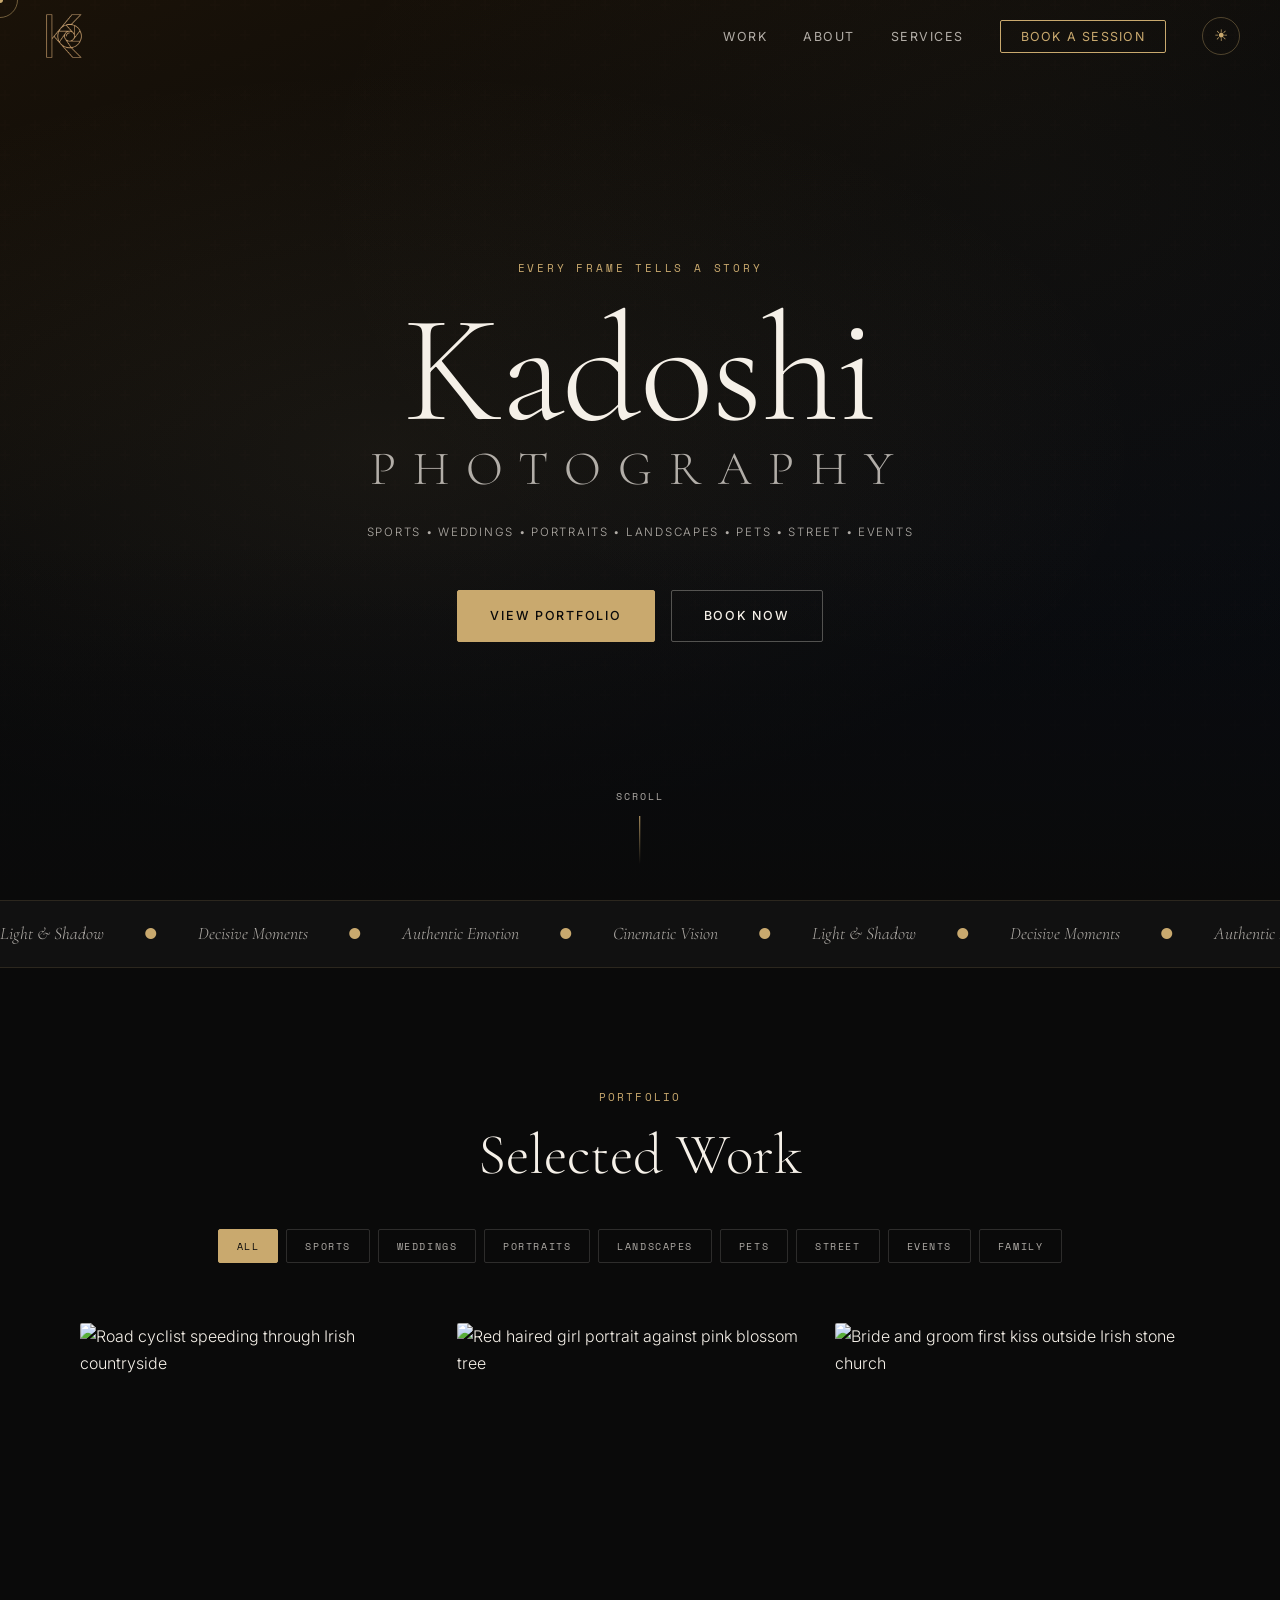
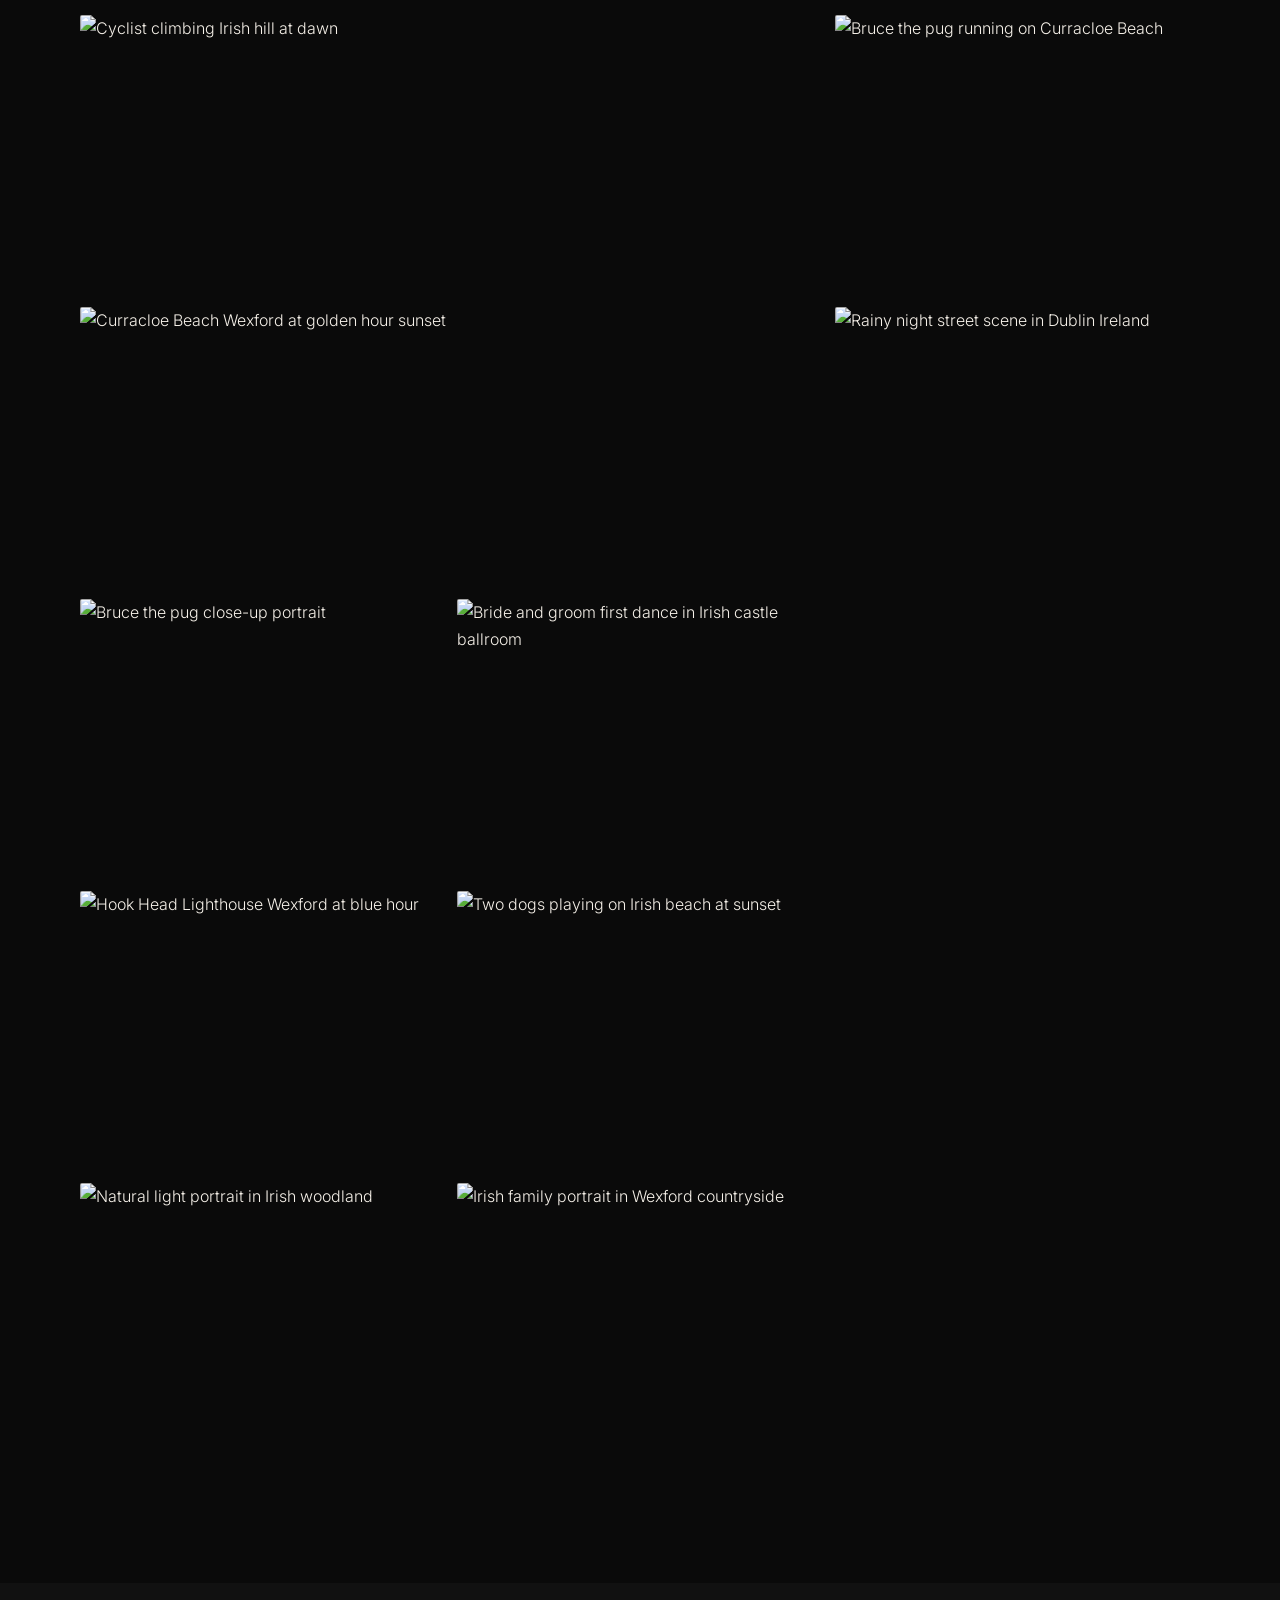
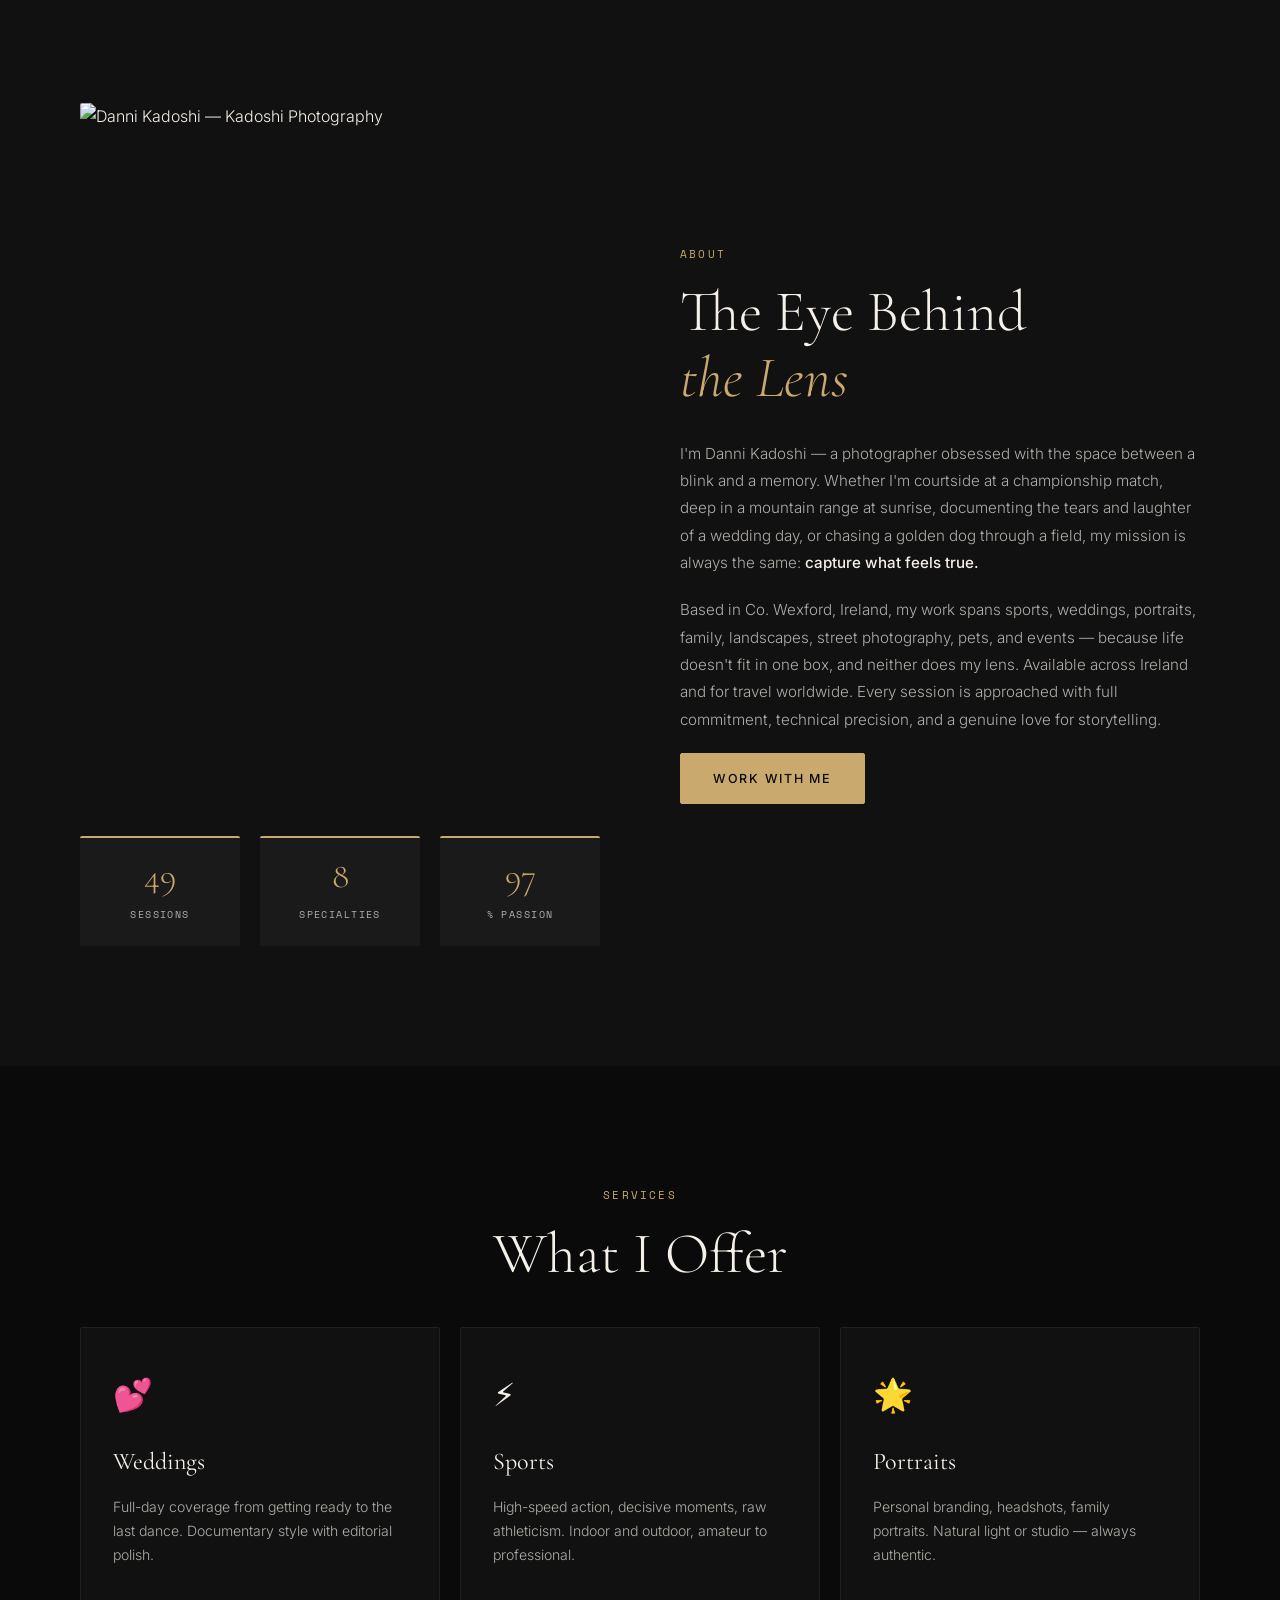
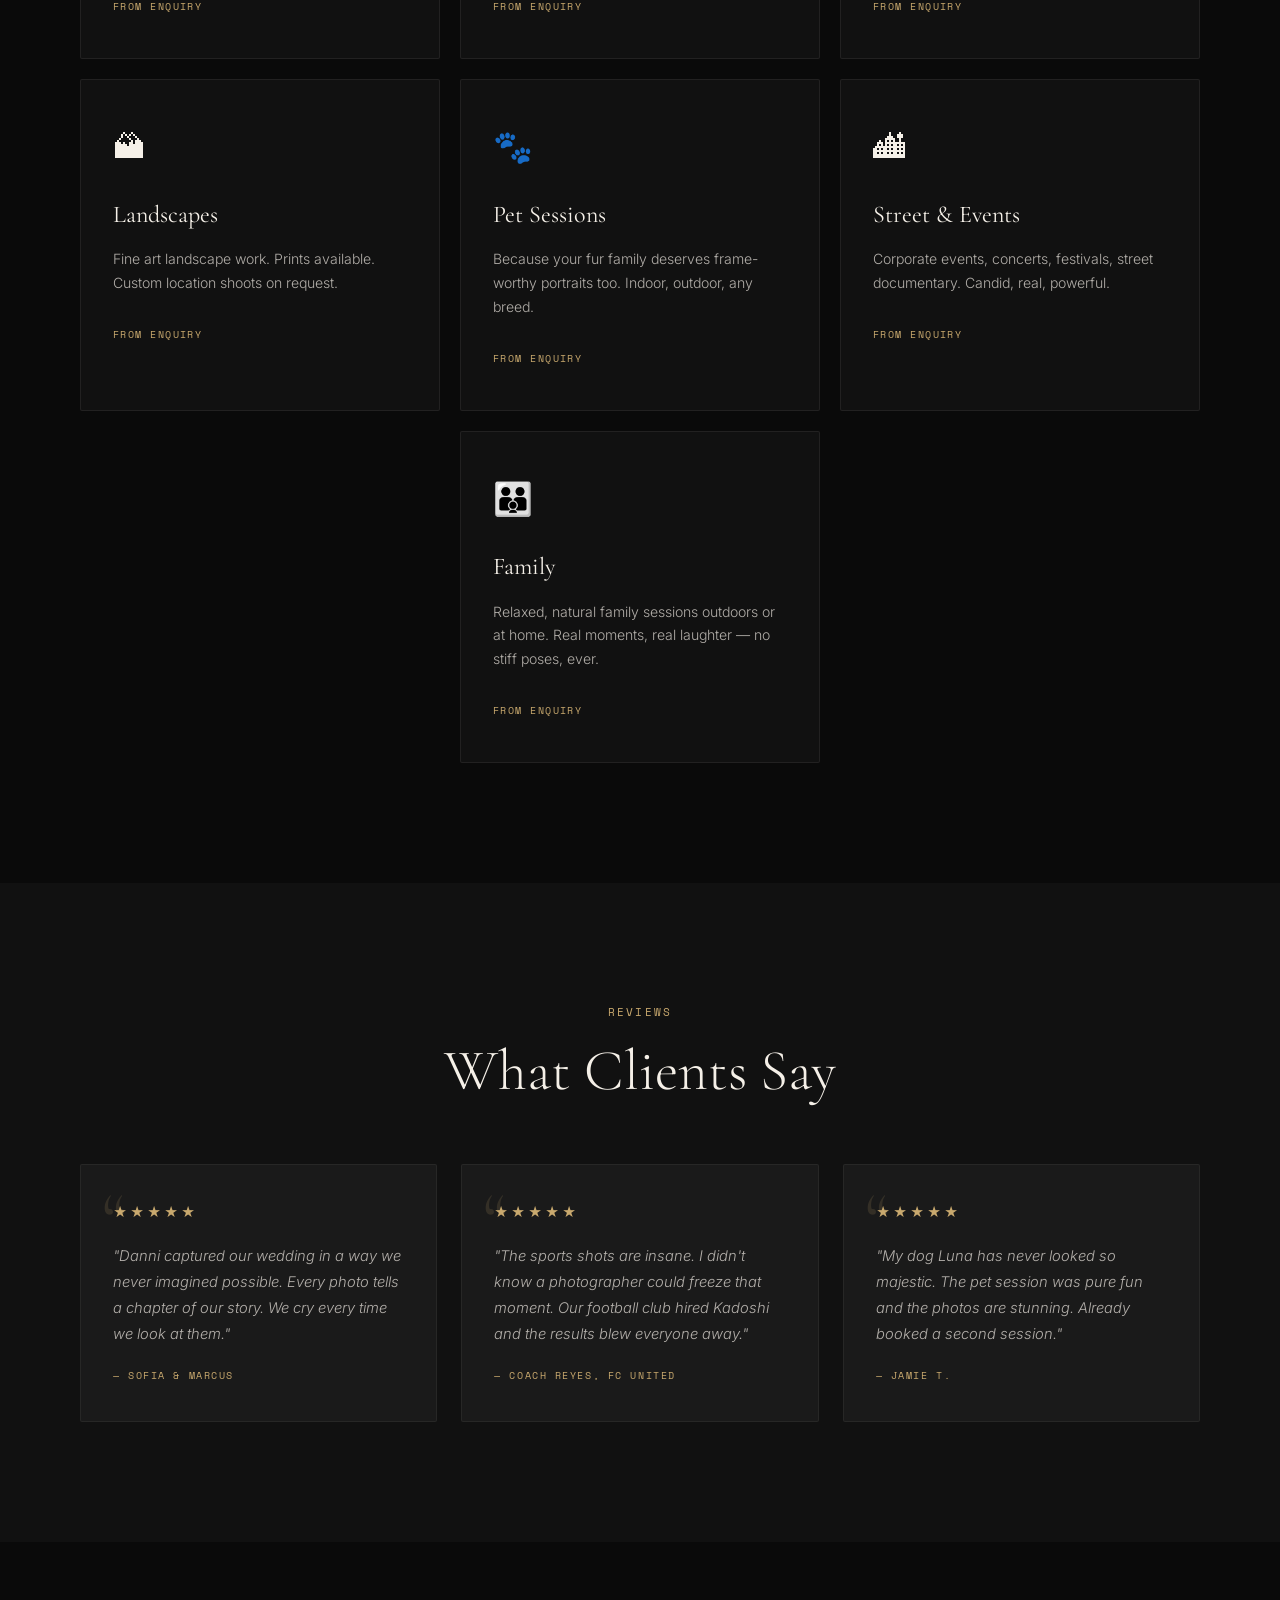
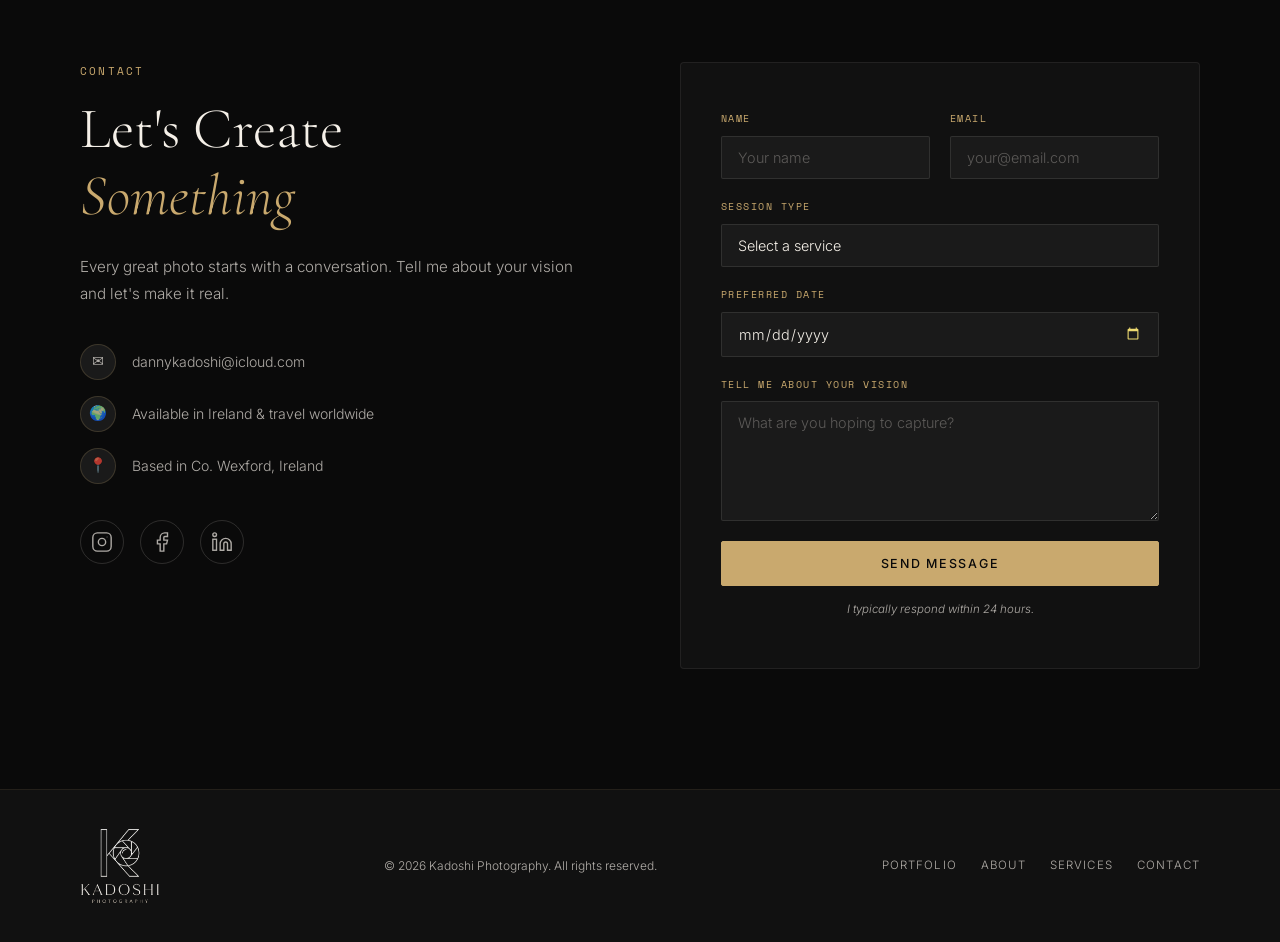
==== index.html @ 39393e9d "Fix: navbar desktop/mobile toggle split, about photo crop, dropdown layout" ====
<!DOCTYPE html>
<html lang="en">
<head>
  <meta charset="UTF-8">
  <meta name="viewport" content="width=device-width, initial-scale=1.0">

  <!-- Google Search Console Verification -->
  <meta name="google-site-verification" content="f2-wGDFIjQHGHke5pAeI6ylV_H3AxrwH1q1TNBXT7Gs">

  <!-- Primary SEO -->
  <title>Kadoshi Photography | Co. Wexford, Ireland</title>
  <meta name="description" content="Kadoshi Photography — professional photographer based in Co. Wexford, Ireland. Specialising in weddings, sports, portraits, landscapes, pets, street and events. Available across Ireland and worldwide.">
  <meta name="keywords" content="photographer Wexford, wedding photographer Ireland, sports photographer Wexford, portrait photographer Ireland, pet photographer Wexford, event photographer Ireland, landscape photography Ireland, Kadoshi Photography, Danni Kadoshi">
  <meta name="author" content="Danni Kadoshi">
  <meta name="robots" content="index, follow">
  <link rel="canonical" href="https://dannykadoshi.github.io/kadoshi-photography/">

  <!-- Geo / Local SEO -->
  <meta name="geo.region" content="IE-WX">
  <meta name="geo.placename" content="County Wexford, Ireland">
  <meta name="geo.position" content="52.3369;-6.4633">
  <meta name="ICBM" content="52.3369, -6.4633">

  <!-- Open Graph (Facebook, LinkedIn, WhatsApp previews) -->
  <meta property="og:type" content="website">
  <meta property="og:site_name" content="Kadoshi Photography">
  <meta property="og:title" content="Kadoshi Photography | Co. Wexford, Ireland">
  <meta property="og:description" content="Professional photographer based in Co. Wexford, Ireland. Weddings, sports, portraits, landscapes, pets, street and events. Available across Ireland and worldwide.">
  <meta property="og:url" content="https://dannykadoshi.github.io/kadoshi-photography/">
  <meta property="og:image" content="https://dannykadoshi.github.io/kadoshi-photography/images/logo-full-gold.png">
  <meta property="og:image:alt" content="Kadoshi Photography logo">
  <meta property="og:locale" content="en_IE">

  <!-- Twitter / X Card -->
  <meta name="twitter:card" content="summary_large_image">
  <meta name="twitter:title" content="Kadoshi Photography | Co. Wexford, Ireland">
  <meta name="twitter:description" content="Professional photographer based in Co. Wexford, Ireland. Weddings, sports, portraits, landscapes, pets, street and events.">
  <meta name="twitter:image" content="https://dannykadoshi.github.io/kadoshi-photography/images/logo-full-gold.png">

  <!-- Structured Data — Local Business + Photography -->
  <script type="application/ld+json">
  {
    "@context": "https://schema.org",
    "@type": "ProfessionalService",
    "name": "Kadoshi Photography",
    "description": "Professional photographer based in Co. Wexford, Ireland. Specialising in weddings, sports, portraits, landscapes, pets, street photography and events.",
    "url": "https://dannykadoshi.github.io/kadoshi-photography/",
    "logo": "https://dannykadoshi.github.io/kadoshi-photography/images/logo-full-gold.png",
    "image": "https://dannykadoshi.github.io/kadoshi-photography/images/logo-full-gold.png",
    "email": "dannykadoshi@icloud.com",
    "address": {
      "@type": "PostalAddress",
      "addressLocality": "County Wexford",
      "addressRegion": "Wexford",
      "addressCountry": "IE"
    },
    "geo": {
      "@type": "GeoCoordinates",
      "latitude": 52.3369,
      "longitude": -6.4633
    },
    "areaServed": [
      { "@type": "Country", "name": "Ireland" },
      { "@type": "AdministrativeArea", "name": "County Wexford" }
    ],
    "hasOfferCatalog": {
      "@type": "OfferCatalog",
      "name": "Photography Services",
      "itemListElement": [
        { "@type": "Offer", "itemOffered": { "@type": "Service", "name": "Wedding Photography" } },
        { "@type": "Offer", "itemOffered": { "@type": "Service", "name": "Sports Photography" } },
        { "@type": "Offer", "itemOffered": { "@type": "Service", "name": "Portrait Photography" } },
        { "@type": "Offer", "itemOffered": { "@type": "Service", "name": "Landscape Photography" } },
        { "@type": "Offer", "itemOffered": { "@type": "Service", "name": "Pet Photography" } },
        { "@type": "Offer", "itemOffered": { "@type": "Service", "name": "Street Photography" } },
        { "@type": "Offer", "itemOffered": { "@type": "Service", "name": "Event Photography" } }
      ]
    },
    "founder": {
      "@type": "Person",
      "name": "Danni Kadoshi"
    },
    "sameAs": []
  }
  </script>

  <!-- Fonts & Styles -->
  <link rel="preconnect" href="https://fonts.googleapis.com">
  <link rel="preconnect" href="https://fonts.gstatic.com" crossorigin>
  <link href="https://fonts.googleapis.com/css2?family=Cormorant+Garamond:ital,wght@0,300;0,400;0,600;1,300;1,400&family=Inter:wght@300;400;500&family=Space+Mono:wght@400;700&display=swap" rel="stylesheet">
  <link rel="stylesheet" href="css/style.css">
  <link rel="icon" type="image/png" href="images/logo-k-gold.png">
  <link rel="apple-touch-icon" href="images/logo-k-gold.png">
</head>
<body>

  <!-- Custom Cursor -->
  <div class="cursor-dot" id="cursorDot"></div>
  <div class="cursor-ring" id="cursorRing"></div>

  <!-- Navigation -->
  <nav class="nav" id="nav">
    <a href="#hero" class="nav-logo">
      <img src="images/logo-k-gold.png" alt="Kadoshi Photography" class="nav-logo-img nav-logo-img--gold">
      <img src="images/logo-k-white.png" alt="Kadoshi Photography" class="nav-logo-img nav-logo-img--white">
    </a>
    <ul class="nav-links" id="navLinks">
      <li><a href="#work" class="nav-link">Work</a></li>
      <li><a href="#about" class="nav-link">About</a></li>
      <li><a href="#services" class="nav-link">Services</a></li>
      <li><a href="#contact" class="nav-link nav-link--cta">Book a Session</a></li>
      <li class="nav-toggle-desktop">
        <button class="theme-toggle" id="themeToggle" aria-label="Toggle light/dark theme" title="Toggle theme">
          <span class="theme-toggle-icon theme-toggle-icon--dark">☀</span>
          <span class="theme-toggle-icon theme-toggle-icon--light">☽</span>
        </button>
      </li>
    </ul>
    <!-- Mobile only: theme toggle + hamburger always visible -->
    <div class="nav-mobile-right">
      <button class="theme-toggle theme-toggle--mobile" id="themeToggleMobile" aria-label="Toggle theme">
        <span class="theme-toggle-icon theme-toggle-icon--dark">☀</span>
        <span class="theme-toggle-icon theme-toggle-icon--light">☽</span>
      </button>
      <button class="nav-toggle" id="navToggle" aria-label="Toggle menu">
        <span></span><span></span><span></span>
      </button>
    </div>
  </nav>

  <!-- Hero -->
  <section class="hero" id="hero">
    <div class="hero-bg">
      <div class="hero-overlay"></div>
      <div class="hero-gradient"></div>
    </div>
    <div class="hero-content">
      <p class="hero-tagline reveal-up" data-delay="200">Every frame tells a story</p>
      <h1 class="hero-title">
        <span class="reveal-up" data-delay="400">Kadoshi</span>
        <span class="reveal-up hero-title--thin" data-delay="600">Photography</span>
      </h1>
      <p class="hero-sub reveal-up" data-delay="800">
        Sports &bull; Weddings &bull; Portraits &bull; Landscapes &bull; Pets &bull; Street &bull; Events
      </p>
      <div class="hero-actions reveal-up" data-delay="1000">
        <a href="#work" class="btn btn--gold">View Portfolio</a>
        <a href="#contact" class="btn btn--ghost">Book Now</a>
      </div>
    </div>
    <div class="hero-scroll">
      <span>Scroll</span>
      <div class="hero-scroll-line"></div>
    </div>
  </section>

  <!-- Philosophy Strip -->
  <section class="philosophy">
    <div class="philosophy-track">
      <span>Light &amp; Shadow</span>
      <span class="dot">&#9679;</span>
      <span>Decisive Moments</span>
      <span class="dot">&#9679;</span>
      <span>Authentic Emotion</span>
      <span class="dot">&#9679;</span>
      <span>Cinematic Vision</span>
      <span class="dot">&#9679;</span>
      <span>Light &amp; Shadow</span>
      <span class="dot">&#9679;</span>
      <span>Decisive Moments</span>
      <span class="dot">&#9679;</span>
      <span>Authentic Emotion</span>
      <span class="dot">&#9679;</span>
      <span>Cinematic Vision</span>
      <span class="dot">&#9679;</span>
    </div>
  </section>

  <!-- Portfolio -->
  <section class="work" id="work">
    <div class="container">
      <div class="section-header">
        <p class="section-label reveal-up">Portfolio</p>
        <h2 class="section-title reveal-up">Selected Work</h2>
      </div>

      <!-- Filter Tabs -->
      <div class="filter-tabs reveal-up">
        <button class="filter-btn active" data-filter="all">All</button>
        <button class="filter-btn" data-filter="sports">Sports</button>
        <button class="filter-btn" data-filter="weddings">Weddings</button>
        <button class="filter-btn" data-filter="portraits">Portraits</button>
        <button class="filter-btn" data-filter="landscapes">Landscapes</button>
        <button class="filter-btn" data-filter="pets">Pets</button>
        <button class="filter-btn" data-filter="street">Street</button>
        <button class="filter-btn" data-filter="events">Events</button>
        <button class="filter-btn" data-filter="family">Family</button>
      </div>

      <!-- Gallery Grid -->
      <div class="gallery-grid" id="galleryGrid">

        <!-- Sports -->
        <div class="gallery-item reveal-item" data-category="sports" data-index="0"
          data-story="There's a split second between effort and flight — where the road disappears and only momentum exists. I chased this cyclist down a narrow Wexford lane for three kilometres waiting for the hedgerows to frame him perfectly. One shot. This was it.">
          <img src="images/sport-cycling-motion.png" alt="Road cyclist speeding through Irish countryside" style="object-position: center center;">
          <div class="gallery-overlay">
            <p class="gallery-cat">Sports</p>
            <h3 class="gallery-name">In Motion</h3>
          </div>
        </div>

        <div class="gallery-item reveal-item tall" data-category="portraits" data-index="1"
          data-story="She arrived nervous. By the third frame she forgot I was there. Portrait photography isn't about the camera — it's about the silence between words, the trust built in a few quiet minutes. This is what it looks like when someone finally lets you see them.">
          <img src="images/portrait-blossom-girl.png" alt="Red haired girl portrait against pink blossom tree" style="object-position: center top;">
          <div class="gallery-overlay">
            <p class="gallery-cat">Portraits</p>
            <h3 class="gallery-name">In Bloom</h3>
          </div>
        </div>

        <!-- Wedding -->
        <div class="gallery-item reveal-item" data-category="weddings" data-index="2"
          data-story="They had waited fourteen months for this day. When Father O'Brien finally said 'you may kiss the bride', the crowd erupted and confetti filled the October air. She laughed into his lips. I pressed the shutter. Some frames find you.">
          <img src="images/wedding-church-kiss.png" alt="Bride and groom first kiss outside Irish stone church">
          <div class="gallery-overlay">
            <p class="gallery-cat">Weddings</p>
            <h3 class="gallery-name">Forever Begins</h3>
          </div>
        </div>

        <!-- Landscape -->
        <div class="gallery-item reveal-item wide" data-category="landscapes" data-index="3"
          data-story="Curracloe Beach, Co. Wexford. 8:47pm in late August. I had been here four evenings in a row hoping for this light. The lone figure appeared from nowhere — a stranger walking his dog — and stepped into the frame at exactly the right moment. Some photographs are made. Others are given.">
          <img src="images/landscape-curracloe-golden.png" alt="Curracloe Beach Wexford at golden hour sunset">
          <div class="gallery-overlay">
            <p class="gallery-cat">Landscapes</p>
            <h3 class="gallery-name">Golden Hour</h3>
          </div>
        </div>

        <!-- Sports 2 -->
        <div class="gallery-item reveal-item" data-category="sports" data-index="4"
          data-story="6:12am. The valley below was still sleeping under morning mist. He had been climbing for forty minutes. No music, no distraction — just the rhythmic grind of the chain and the burn in his legs. This is what dedication looks like before the world wakes up.">
          <img src="images/sport-cycling-athlete.png" alt="Cyclist climbing Irish hill at dawn" style="object-position: center center;">
          <div class="gallery-overlay">
            <p class="gallery-cat">Sports</p>
            <h3 class="gallery-name">The Athlete</h3>
          </div>
        </div>

        <!-- Pets -->
        <div class="gallery-item reveal-item" data-category="pets" data-index="5"
          data-story="This is Bruce — my pug, my shadow, my most demanding client. He hit the sand at full speed and never looked back. There's something about Bruce on a beach — pure, unfiltered happiness with absolutely no agenda. This shot took forty attempts. He didn't care. Worth every single one.">
          <img src="images/pet-dog-beach.png" alt="Bruce the pug running on Curracloe Beach">
          <div class="gallery-overlay">
            <p class="gallery-cat">Pets</p>
            <h3 class="gallery-name">Best Friends</h3>
          </div>
        </div>

        <!-- Street -->
        <div class="gallery-item reveal-item tall" data-category="street" data-index="6"
          data-story="Dublin on a Tuesday in November. Everyone else had an umbrella and somewhere to be. I had a camera and no particular plan. Street photography is the art of being invisible in plain sight — of finding the extraordinary frame inside the ordinary evening.">
          <img src="images/street-dublin-rain.png" alt="Rainy night street scene in Dublin Ireland">
          <div class="gallery-overlay">
            <p class="gallery-cat">Street</p>
            <h3 class="gallery-name">City Pulse</h3>
          </div>
        </div>

        <!-- Pets - Bruce -->
        <div class="gallery-item reveal-item" data-category="pets" data-index="7"
          data-story="Meet Bruce. My pug, my shadow, my harshest critic. He showed up to this session with zero interest in posing and maximum interest in sniffing everything within a three-metre radius. But the moment that golden light caught his eyes — he looked straight at the lens like he owned it. He did.">
          <img src="images/pet-bruce-portrait.jpg" alt="Bruce the pug close-up portrait">
          <div class="gallery-overlay">
            <p class="gallery-cat">Pets</p>
            <h3 class="gallery-name">Bruce</h3>
          </div>
        </div>

        <!-- Wedding 2 -->
        <div class="gallery-item reveal-item" data-category="weddings" data-index="8"
          data-story="The band played their song — the one from their first holiday together. She pulled him close and whispered something in his ear. He smiled the way people only smile when they think nobody is watching. I was watching. That's my job. That's the privilege.">
          <img src="images/wedding-castle-dance.png" alt="Bride and groom first dance in Irish castle ballroom">
          <div class="gallery-overlay">
            <p class="gallery-cat">Weddings</p>
            <h3 class="gallery-name">First Dance</h3>
          </div>
        </div>

        <!-- Landscape 2 -->
        <div class="gallery-item reveal-item" data-category="landscapes" data-index="9"
          data-story="Hook Head Lighthouse — the oldest operational lighthouse in the world. I arrived two hours before dusk and waited. As the blue hour settled over the Atlantic, the beam swept across a sea that had guided sailors home for over eight hundred years. Ireland carries its history in its light.">
          <img src="images/landscape-hook-head.png" alt="Hook Head Lighthouse Wexford at blue hour">
          <div class="gallery-overlay">
            <p class="gallery-cat">Landscapes</p>
            <h3 class="gallery-name">Blue Hour</h3>
          </div>
        </div>

        <!-- Pets 2 -->
        <div class="gallery-item reveal-item wide" data-category="pets" data-index="10"
          data-story="Bruce and his best mate, reunited for a sunset session at Curracloe. Bruce — my pug — runs like he owns every beach in Wexford. Within seconds they were chasing waves like the ocean was personally put there for them. Animals understand something about joy that we've largely forgotten.">
          <img src="images/pet-dogs-sunset.png" alt="Two dogs playing on Irish beach at sunset">
          <div class="gallery-overlay">
            <p class="gallery-cat">Pets</p>
            <h3 class="gallery-name">Pure Joy</h3>
          </div>
        </div>

        <!-- Portrait 2 -->
        <div class="gallery-item reveal-item" data-category="portraits" data-index="11"
          data-story="No studio. No artificial light. Just an autumn woodland in Wexford, a willing subject, and whatever the sky decided to give us that afternoon. The best portraits are never forced — they're discovered in the quiet space between directions.">
          <img src="images/portrait-woodland-light.png" alt="Natural light portrait in Irish woodland" style="object-position: center top;">
          <div class="gallery-overlay">
            <p class="gallery-cat">Portraits</p>
            <h3 class="gallery-name">Natural Light</h3>
          </div>
        </div>

        <!-- Family -->
        <div class="gallery-item reveal-item wide" data-category="family" data-index="12"
          data-story="They'd been trying to get a family photo for two years. Every attempt — someone blinked, someone cried, the dog escaped. This time I told them to forget about the camera and just talk to each other. Twenty seconds later, this happened. That's the magic of not trying too hard.">
          <img src="images/portrait-family-outdoor.png" alt="Irish family portrait in Wexford countryside">
          <div class="gallery-overlay">
            <p class="gallery-cat">Family</p>
            <h3 class="gallery-name">Together</h3>
          </div>
        </div>

      </div>
    </div>
  </section>

  <!-- About -->
  <section class="about" id="about">
    <div class="container about-grid">
      <div class="about-visual reveal-left">
        <div class="about-photo-wrap">
          <img src="images/about-danni.png" alt="Danni Kadoshi — Kadoshi Photography" class="about-photo-img">
          <div class="about-accent-line"></div>
        </div>
        <div class="about-stats">
          <div class="stat">
            <span class="stat-num" data-target="50">0</span>
            <span class="stat-label">Sessions</span>
          </div>
          <div class="stat">
            <span class="stat-num" data-target="8">0</span>
            <span class="stat-label">Specialties</span>
          </div>
          <div class="stat">
            <span class="stat-num" data-target="100">0</span>
            <span class="stat-label">% Passion</span>
          </div>
        </div>
      </div>
      <div class="about-content reveal-right">
        <p class="section-label">About</p>
        <h2 class="section-title">The Eye Behind<br><em>the Lens</em></h2>
        <p class="about-text">
          I'm Danni Kadoshi — a photographer obsessed with the space between a blink and a memory.
          Whether I'm courtside at a championship match, deep in a mountain range at sunrise,
          documenting the tears and laughter of a wedding day, or chasing a golden dog through a field,
          my mission is always the same: <strong>capture what feels true.</strong>
        </p>
        <p class="about-text">
          Based in Co. Wexford, Ireland, my work spans sports, weddings, portraits, family,
          landscapes, street photography, pets, and events — because life doesn't fit in one box,
          and neither does my lens. Available across Ireland and for travel worldwide. Every session
          is approached with full commitment, technical precision, and a genuine love for storytelling.
        </p>
        <a href="#contact" class="btn btn--gold">Work With Me</a>
      </div>
    </div>
  </section>

  <!-- Services -->
  <section class="services" id="services">
    <div class="container">
      <div class="section-header">
        <p class="section-label reveal-up">Services</p>
        <h2 class="section-title reveal-up">What I Offer</h2>
      </div>
      <div class="services-grid">

        <div class="service-card reveal-item">
          <div class="service-icon">&#128149;</div>
          <h3>Weddings</h3>
          <p>Full-day coverage from getting ready to the last dance. Documentary style with editorial polish.</p>
          <span class="service-tag">From enquiry</span>
        </div>

        <div class="service-card reveal-item">
          <div class="service-icon">&#9889;</div>
          <h3>Sports</h3>
          <p>High-speed action, decisive moments, raw athleticism. Indoor and outdoor, amateur to professional.</p>
          <span class="service-tag">From enquiry</span>
        </div>

        <div class="service-card reveal-item">
          <div class="service-icon">&#127775;</div>
          <h3>Portraits</h3>
          <p>Personal branding, headshots, family portraits. Natural light or studio — always authentic.</p>
          <span class="service-tag">From enquiry</span>
        </div>

        <div class="service-card reveal-item">
          <div class="service-icon">&#127956;</div>
          <h3>Landscapes</h3>
          <p>Fine art landscape work. Prints available. Custom location shoots on request.</p>
          <span class="service-tag">From enquiry</span>
        </div>

        <div class="service-card reveal-item">
          <div class="service-icon">&#128062;</div>
          <h3>Pet Sessions</h3>
          <p>Because your fur family deserves frame-worthy portraits too. Indoor, outdoor, any breed.</p>
          <span class="service-tag">From enquiry</span>
        </div>

        <div class="service-card reveal-item">
          <div class="service-icon">&#127961;</div>
          <h3>Street &amp; Events</h3>
          <p>Corporate events, concerts, festivals, street documentary. Candid, real, powerful.</p>
          <span class="service-tag">From enquiry</span>
        </div>

        <div class="service-card reveal-item">
          <div class="service-icon">&#128106;</div>
          <h3>Family</h3>
          <p>Relaxed, natural family sessions outdoors or at home. Real moments, real laughter — no stiff poses, ever.</p>
          <span class="service-tag">From enquiry</span>
        </div>

      </div>
    </div>
  </section>

  <!-- Testimonials -->
  <section class="testimonials">
    <div class="container">
      <p class="section-label reveal-up">Reviews</p>
      <h2 class="section-title reveal-up">What Clients Say</h2>
      <div class="testimonial-grid">

        <div class="testimonial-card reveal-item">
          <div class="stars">&#9733;&#9733;&#9733;&#9733;&#9733;</div>
          <p class="testimonial-text">"Danni captured our wedding in a way we never imagined possible. Every photo tells a chapter of our story. We cry every time we look at them."</p>
          <p class="testimonial-author">— Sofia &amp; Marcus</p>
        </div>

        <div class="testimonial-card reveal-item">
          <div class="stars">&#9733;&#9733;&#9733;&#9733;&#9733;</div>
          <p class="testimonial-text">"The sports shots are insane. I didn't know a photographer could freeze that moment. Our football club hired Kadoshi and the results blew everyone away."</p>
          <p class="testimonial-author">— Coach Reyes, FC United</p>
        </div>

        <div class="testimonial-card reveal-item">
          <div class="stars">&#9733;&#9733;&#9733;&#9733;&#9733;</div>
          <p class="testimonial-text">"My dog Luna has never looked so majestic. The pet session was pure fun and the photos are stunning. Already booked a second session."</p>
          <p class="testimonial-author">— Jamie T.</p>
        </div>

      </div>
    </div>
  </section>

  <!-- Contact -->
  <section class="contact" id="contact">
    <div class="container contact-grid">
      <div class="contact-info reveal-left">
        <p class="section-label">Contact</p>
        <h2 class="section-title">Let's Create<br><em>Something</em></h2>
        <p class="contact-text">Every great photo starts with a conversation. Tell me about your vision and let's make it real.</p>
        <div class="contact-details">
          <div class="contact-detail">
            <span class="contact-icon">&#9993;</span>
            <span>dannykadoshi@icloud.com</span>
          </div>
          <div class="contact-detail">
            <span class="contact-icon">&#127757;</span>
            <span>Available in Ireland &amp; travel worldwide</span>
          </div>
          <div class="contact-detail">
            <span class="contact-icon">&#128205;</span>
            <span>Based in Co. Wexford, Ireland</span>
          </div>
        </div>
        <div class="social-links">
          <a href="#" class="social-link" aria-label="Instagram">
            <svg viewBox="0 0 24 24" fill="none" stroke="currentColor" stroke-width="1.5" width="22" height="22"><rect x="2" y="2" width="20" height="20" rx="5"/><circle cx="12" cy="12" r="4"/><circle cx="17.5" cy="6.5" r="0.5" fill="currentColor" stroke="none"/></svg>
          </a>
          <a href="#" class="social-link" aria-label="Facebook">
            <svg viewBox="0 0 24 24" fill="none" stroke="currentColor" stroke-width="1.5" width="22" height="22"><path d="M18 2h-3a5 5 0 0 0-5 5v3H7v4h3v8h4v-8h3l1-4h-4V7a1 1 0 0 1 1-1h3z"/></svg>
          </a>
          <a href="#" class="social-link" aria-label="LinkedIn">
            <svg viewBox="0 0 24 24" fill="none" stroke="currentColor" stroke-width="1.5" width="22" height="22"><path d="M16 8a6 6 0 0 1 6 6v7h-4v-7a2 2 0 0 0-2-2 2 2 0 0 0-2 2v7h-4v-7a6 6 0 0 1 6-6z"/><rect x="2" y="9" width="4" height="12"/><circle cx="4" cy="4" r="2"/></svg>
          </a>
        </div>
      </div>

      <!-- Formspree: replace YOUR_FORM_ID with the ID from formspree.io/new -->
      <form class="contact-form reveal-right" id="contactForm" action="https://formspree.io/f/xbdqyorw" method="POST">
        <div class="form-row">
          <div class="form-group">
            <label for="name">Name</label>
            <input type="text" id="name" name="name" placeholder="Your name" required>
          </div>
          <div class="form-group">
            <label for="email">Email</label>
            <input type="email" id="email" name="email" placeholder="your@email.com" required>
          </div>
        </div>
        <div class="form-group">
          <label for="session">Session Type</label>
          <select id="session" name="session">
            <option value="">Select a service</option>
            <option value="wedding">Wedding</option>
            <option value="sports">Sports</option>
            <option value="portrait">Portrait</option>
            <option value="landscape">Landscape</option>
            <option value="pets">Pet Session</option>
            <option value="street">Street / Events</option>
            <option value="other">Other / Not Sure</option>
          </select>
        </div>
        <div class="form-group">
          <label for="date">Preferred Date</label>
          <input type="date" id="date" name="date">
        </div>
        <div class="form-group">
          <label for="message">Tell me about your vision</label>
          <textarea id="message" name="message" rows="5" placeholder="What are you hoping to capture?" required></textarea>
        </div>
        <button type="submit" class="btn btn--gold btn--full">Send Message</button>
        <p class="form-note">I typically respond within 24 hours.</p>
      </form>
    </div>
  </section>

  <!-- Footer -->
  <footer class="footer">
    <div class="container footer-inner">
      <a href="#hero" class="footer-logo">
        <img src="images/logo-full-white.png" alt="Kadoshi Photography" class="footer-logo-img footer-logo-img--white">
        <img src="images/logo-full-gold.png" alt="Kadoshi Photography" class="footer-logo-img footer-logo-img--gold">
      </a>
      <p class="footer-copy">© 2026 Kadoshi Photography. All rights reserved.</p>
      <nav class="footer-nav">
        <a href="#work">Portfolio</a>
        <a href="#about">About</a>
        <a href="#services">Services</a>
        <a href="#contact">Contact</a>
      </nav>
    </div>
  </footer>

  <!-- Lightbox -->
  <div class="lightbox" id="lightbox">
    <button class="lightbox-close" id="lightboxClose" aria-label="Close">&times;</button>
    <button class="lightbox-nav lightbox-prev" id="lightboxPrev" aria-label="Previous">&#8592;</button>
    <div class="lightbox-content" id="lightboxContent"></div>
    <button class="lightbox-nav lightbox-next" id="lightboxNext" aria-label="Next">&#8594;</button>
    <div class="lightbox-info" id="lightboxInfo"></div>
  </div>

  <script src="js/main.js"></script>
</body>
</html>
---- css/style.css ----
/* ============================================================
   KADOSHI PHOTOGRAPHY — Main Stylesheet
   Dark cinematic theme with gold accents
   ============================================================ */

/* --- Reset & Base --- */
*, *::before, *::after { box-sizing: border-box; margin: 0; padding: 0; }

:root {
  --black:       #0a0a0a;
  --dark:        #111111;
  --dark-2:      #1a1a1a;
  --dark-3:      #242424;
  --gold:        #c9a96e;
  --gold-light:  #e8c98a;
  --gold-dark:   #a0793f;
  --white:       #f5f0e8;
  --white-dim:   rgba(245, 240, 232, 0.7);
  --white-faint: rgba(245, 240, 232, 0.15);
  --font-serif:  'Cormorant Garamond', Georgia, serif;
  --font-sans:   'Inter', system-ui, sans-serif;
  --font-mono:   'Space Mono', monospace;
  --nav-h:       72px;
  --ease-out:    cubic-bezier(0.16, 1, 0.3, 1);
  --ease-in-out: cubic-bezier(0.65, 0, 0.35, 1);
}

html { scroll-behavior: smooth; font-size: 16px; }

body {
  background: var(--black);
  color: var(--white);
  font-family: var(--font-sans);
  font-weight: 300;
  line-height: 1.7;
  overflow-x: hidden;
  cursor: none;
}

a { color: inherit; text-decoration: none; }
img { display: block; width: 100%; height: 100%; object-fit: cover; }
button { cursor: none; border: none; background: none; }

/* --- Custom Cursor --- */
.cursor-dot,
.cursor-ring {
  position: fixed;
  top: 0; left: 0;
  pointer-events: none;
  z-index: 9999;
  transform: translate(-50%, -50%);
  transition: opacity 0.3s;
}

.cursor-dot {
  width: 6px; height: 6px;
  background: var(--gold);
  border-radius: 50%;
  transition: transform 0.1s, background 0.2s;
}

.cursor-ring {
  width: 36px; height: 36px;
  border: 1.5px solid rgba(201, 169, 110, 0.5);
  border-radius: 50%;
  transition: transform 0.15s var(--ease-out), width 0.3s, height 0.3s, border-color 0.3s;
}

body.cursor-hover .cursor-dot  { transform: translate(-50%, -50%) scale(2.5); background: var(--gold-light); }
body.cursor-hover .cursor-ring { width: 60px; height: 60px; border-color: var(--gold); }

/* --- Navigation --- */
.nav {
  position: fixed;
  top: 0; left: 0; right: 0;
  height: var(--nav-h);
  display: flex;
  align-items: center;
  justify-content: space-between;
  padding: 0 40px;
  z-index: 1000;
  transition: background 0.4s, backdrop-filter 0.4s;
}

.nav.scrolled {
  background: rgba(10, 10, 10, 0.92);
  backdrop-filter: blur(12px);
  -webkit-backdrop-filter: blur(12px);
  border-bottom: 1px solid rgba(201, 169, 110, 0.1);
}

.nav-logo {
  display: flex;
  align-items: center;
  transition: opacity 0.2s;
}
.nav-logo:hover { opacity: 0.8; }

/* Navbar K monogram */
.nav-logo-img {
  height: 48px;
  width: auto;
  display: block;
  transition: opacity 0.3s;
}
.nav-logo-img--white { display: none; }
.nav-logo-img--gold  { display: block; }

/* Light mode: keep gold K in navbar (reads well on cream bg) */
body.light .nav-logo-img--gold  { display: block; }
body.light .nav-logo-img--white { display: none; }

.nav-links {
  display: flex;
  list-style: none;
  align-items: center;
  gap: 36px;
}

.nav-link {
  font-family: var(--font-sans);
  font-size: 0.78rem;
  font-weight: 400;
  letter-spacing: 0.12em;
  text-transform: uppercase;
  color: var(--white-dim);
  transition: color 0.2s;
  position: relative;
}

.nav-link::after {
  content: '';
  position: absolute;
  bottom: -4px; left: 0;
  width: 0; height: 1px;
  background: var(--gold);
  transition: width 0.3s var(--ease-out);
}

.nav-link:hover { color: var(--white); }
.nav-link:hover::after { width: 100%; }

.nav-link--cta {
  color: var(--gold) !important;
  border: 1px solid var(--gold);
  padding: 8px 20px;
  border-radius: 2px;
  letter-spacing: 0.1em;
  transition: background 0.2s, color 0.2s !important;
}
.nav-link--cta::after { display: none; }
.nav-link--cta:hover {
  background: var(--gold);
  color: var(--black) !important;
}

/* Mobile right cluster — hidden on desktop */
.nav-mobile-right {
  display: none;
  align-items: center;
  gap: 6px;
}

/* Desktop theme toggle li — visible on desktop, hidden on mobile */
.nav-toggle-desktop { display: flex; align-items: center; }

.nav-toggle {
  display: none;
  flex-direction: column;
  gap: 5px;
  padding: 8px;
}
.nav-toggle span {
  display: block;
  width: 24px; height: 1.5px;
  background: var(--white);
  transition: transform 0.3s, opacity 0.3s;
}

/* --- Buttons --- */
.btn {
  display: inline-flex;
  align-items: center;
  gap: 10px;
  padding: 14px 32px;
  font-family: var(--font-sans);
  font-size: 0.78rem;
  font-weight: 500;
  letter-spacing: 0.14em;
  text-transform: uppercase;
  border-radius: 2px;
  transition: all 0.25s var(--ease-out);
  position: relative;
  overflow: hidden;
}

.btn--gold {
  background: var(--gold);
  color: var(--black);
  border: 1px solid var(--gold);
}
.btn--gold:hover {
  background: var(--gold-light);
  border-color: var(--gold-light);
  transform: translateY(-2px);
  box-shadow: 0 12px 40px rgba(201, 169, 110, 0.25);
}

.btn--ghost {
  background: transparent;
  color: var(--white);
  border: 1px solid rgba(245, 240, 232, 0.3);
}
.btn--ghost:hover {
  border-color: var(--white);
  transform: translateY(-2px);
}

.btn--full { width: 100%; justify-content: center; }

/* --- Section Shared --- */
.container { max-width: 1200px; margin: 0 auto; padding: 0 40px; }

.section-label {
  font-family: var(--font-mono);
  font-size: 0.68rem;
  letter-spacing: 0.2em;
  text-transform: uppercase;
  color: var(--gold);
  margin-bottom: 16px;
}

.section-title {
  font-family: var(--font-serif);
  font-size: clamp(2.2rem, 5vw, 3.6rem);
  font-weight: 300;
  line-height: 1.15;
  margin-bottom: 60px;
}

.section-title em {
  font-style: italic;
  color: var(--gold);
}

.section-header { text-align: center; }
.section-header .section-title { margin-bottom: 40px; }

/* --- Hero --- */
.hero {
  position: relative;
  height: 100dvh;
  min-height: 600px;
  display: flex;
  align-items: center;
  justify-content: center;
  overflow: hidden;
}

.hero-bg {
  position: absolute;
  inset: 0;
  background:
    radial-gradient(ellipse at 30% 50%, rgba(201, 169, 110, 0.08) 0%, transparent 60%),
    radial-gradient(ellipse at 80% 20%, rgba(201, 169, 110, 0.04) 0%, transparent 50%),
    linear-gradient(160deg, #1a1208 0%, #0a0a0a 40%, #080c14 100%);
}

.hero-overlay {
  position: absolute;
  inset: 0;
  background: url("data:image/svg+xml,%3Csvg width='60' height='60' viewBox='0 0 60 60' xmlns='http://www.w3.org/2000/svg'%3E%3Cg fill='none' fill-rule='evenodd'%3E%3Cg fill='%23c9a96e' fill-opacity='0.02'%3E%3Cpath d='M36 34v-4h-2v4h-4v2h4v4h2v-4h4v-2h-4zm0-30V0h-2v4h-4v2h4v4h2V6h4V4h-4zM6 34v-4H4v4H0v2h4v4h2v-4h4v-2H6zM6 4V0H4v4H0v2h4v4h2V6h4V4H6z'/%3E%3C/g%3E%3C/g%3E%3C/svg%3E");
  opacity: 0.5;
}

.hero-gradient {
  position: absolute;
  bottom: 0; left: 0; right: 0;
  height: 40%;
  background: linear-gradient(to top, var(--black), transparent);
}

.hero-content {
  position: relative;
  text-align: center;
  z-index: 1;
  padding: 0 20px;
}

.hero-tagline {
  font-family: var(--font-mono);
  font-size: 0.7rem;
  letter-spacing: 0.25em;
  text-transform: uppercase;
  color: var(--gold);
  margin-bottom: 24px;
}

.hero-title {
  font-family: var(--font-serif);
  font-size: clamp(4rem, 12vw, 10rem);
  font-weight: 300;
  line-height: 0.9;
  letter-spacing: -0.01em;
  margin-bottom: 32px;
  display: flex;
  flex-direction: column;
  align-items: center;
  gap: 8px;
}

.hero-title--thin {
  font-size: clamp(1.4rem, 4vw, 3rem);
  font-weight: 300;
  letter-spacing: 0.35em;
  text-transform: uppercase;
  color: var(--white-dim);
}

.hero-sub {
  font-size: 0.72rem;
  letter-spacing: 0.15em;
  text-transform: uppercase;
  color: var(--white-dim);
  margin-bottom: 48px;
}

.hero-actions {
  display: flex;
  gap: 16px;
  justify-content: center;
  flex-wrap: wrap;
}

.hero-scroll {
  position: absolute;
  bottom: 36px;
  left: 50%;
  transform: translateX(-50%);
  display: flex;
  flex-direction: column;
  align-items: center;
  gap: 12px;
  font-family: var(--font-mono);
  font-size: 0.6rem;
  letter-spacing: 0.2em;
  text-transform: uppercase;
  color: var(--white-dim);
  animation: scrollPulse 2s ease-in-out infinite;
}

.hero-scroll-line {
  width: 1px;
  height: 48px;
  background: linear-gradient(to bottom, var(--gold), transparent);
}

@keyframes scrollPulse {
  0%, 100% { opacity: 0.5; transform: translateX(-50%) translateY(0); }
  50% { opacity: 1; transform: translateX(-50%) translateY(6px); }
}

/* --- Philosophy Strip --- */
.philosophy {
  overflow: hidden;
  border-top: 1px solid rgba(201, 169, 110, 0.15);
  border-bottom: 1px solid rgba(201, 169, 110, 0.15);
  background: var(--dark);
  padding: 18px 0;
}

.philosophy-track {
  display: flex;
  gap: 40px;
  white-space: nowrap;
  animation: marquee 20s linear infinite;
  font-family: var(--font-serif);
  font-size: 1.1rem;
  font-style: italic;
  color: var(--white-dim);
}

.philosophy-track .dot { color: var(--gold); }

@keyframes marquee {
  from { transform: translateX(0); }
  to   { transform: translateX(-50%); }
}

/* --- Gallery / Work --- */
.work {
  padding: 120px 0;
  background: var(--black);
}

.filter-tabs {
  display: flex;
  gap: 8px;
  flex-wrap: wrap;
  justify-content: center;
  margin-bottom: 60px;
}

.filter-btn {
  font-family: var(--font-mono);
  font-size: 0.65rem;
  letter-spacing: 0.15em;
  text-transform: uppercase;
  color: var(--white-dim);
  border: 1px solid rgba(245, 240, 232, 0.15);
  padding: 8px 18px;
  border-radius: 2px;
  transition: all 0.25s;
}

.filter-btn:hover { border-color: var(--gold); color: var(--gold); }
.filter-btn.active { background: var(--gold); color: var(--black); border-color: var(--gold); }

.gallery-grid {
  display: grid;
  grid-template-columns: repeat(3, 1fr);
  grid-auto-rows: 280px;
  grid-auto-flow: dense;
  gap: 12px;
}

.gallery-item {
  position: relative;
  overflow: hidden;
  border-radius: 2px;
  cursor: none;
}

.gallery-item.tall  { grid-row: span 2; }
.gallery-item.wide  { grid-column: span 2; }

.gallery-item.hidden { display: none; }

/* Placeholder visuals (replace with real <img> later) */
.gallery-placeholder {
  width: 100%; height: 100%;
  background:
    radial-gradient(
      ellipse at 40% 40%,
      hsl(calc(var(--ph-hue) * 1deg), 30%, 18%) 0%,
      hsl(calc(var(--ph-hue) * 1deg), 15%, 8%) 100%
    );
  display: flex;
  flex-direction: column;
  align-items: center;
  justify-content: center;
  gap: 8px;
  transition: transform 0.6s var(--ease-out);
}

.ph-label {
  font-family: var(--font-mono);
  font-size: 0.6rem;
  letter-spacing: 0.2em;
  text-transform: uppercase;
  color: rgba(201, 169, 110, 0.5);
}

.ph-icon { font-size: 2rem; }
.ph-icon.large { font-size: 3.5rem; }

.gallery-item:hover .gallery-placeholder { transform: scale(1.04); }

.gallery-overlay {
  position: absolute;
  inset: 0;
  background: linear-gradient(to top, rgba(0,0,0,0.85) 0%, transparent 60%);
  padding: 24px;
  display: flex;
  flex-direction: column;
  justify-content: flex-end;
  opacity: 0;
  transition: opacity 0.35s;
}

.gallery-item:hover .gallery-overlay { opacity: 1; }

.gallery-cat {
  font-family: var(--font-mono);
  font-size: 0.6rem;
  letter-spacing: 0.2em;
  text-transform: uppercase;
  color: var(--gold);
  margin-bottom: 6px;
}

.gallery-name {
  font-family: var(--font-serif);
  font-size: 1.3rem;
  font-weight: 400;
}

/* --- About --- */
.about {
  padding: 120px 0;
  background: var(--dark);
}

.about-grid {
  display: grid;
  grid-template-columns: 1fr 1fr;
  gap: 80px;
  align-items: center;
}

.about-photo-wrap { position: relative; margin-bottom: 40px; }

.about-photo-placeholder {
  width: 100%;
  aspect-ratio: 3 / 4;
  background: var(--dark-3);
  border-radius: 2px;
  display: flex;
  flex-direction: column;
  align-items: center;
  justify-content: center;
  gap: 12px;
  color: var(--white-dim);
  font-size: 0.8rem;
  letter-spacing: 0.1em;
}

.about-photo-img {
  width: 100%;
  aspect-ratio: 3 / 4;
  object-fit: cover;
  object-position: center top;
  border-radius: 2px;
  display: block;
}

body.light .about-photo-img { filter: none; }

.about-accent-line {
  position: absolute;
  bottom: -20px; right: -20px;
  width: 80%; height: 80%;
  border: 1px solid rgba(201, 169, 110, 0.2);
  border-radius: 2px;
  z-index: -1;
}

.about-stats {
  display: grid;
  grid-template-columns: repeat(3, 1fr);
  gap: 20px;
}

.stat {
  text-align: center;
  padding: 20px 12px;
  background: var(--dark-2);
  border-radius: 2px;
  border-top: 2px solid var(--gold);
}

.stat-num {
  display: block;
  font-family: var(--font-serif);
  font-size: 2.2rem;
  font-weight: 300;
  color: var(--gold);
  line-height: 1;
  margin-bottom: 6px;
}

.stat-label {
  font-family: var(--font-mono);
  font-size: 0.6rem;
  letter-spacing: 0.15em;
  text-transform: uppercase;
  color: var(--white-dim);
}

.about-content .section-label { margin-bottom: 16px; }
.about-content .section-title { margin-bottom: 28px; }

.about-text {
  color: var(--white-dim);
  margin-bottom: 20px;
  font-size: 0.95rem;
  line-height: 1.8;
}

.about-text strong { color: var(--white); font-weight: 500; }

/* --- Services --- */
.services {
  padding: 120px 0;
  background: var(--black);
}

.services-grid {
  display: grid;
  grid-template-columns: repeat(3, 1fr);
  gap: 20px;
}

/* Centre a lone card in the last row — desktop only */
@media (min-width: 769px) {
  .service-card:last-child:nth-child(3n+1) {
    grid-column: 2 / 3;
  }
}

.service-card {
  background: var(--dark);
  border: 1px solid rgba(245, 240, 232, 0.07);
  border-radius: 2px;
  padding: 40px 32px;
  transition: border-color 0.3s, transform 0.3s var(--ease-out), box-shadow 0.3s;
  position: relative;
  overflow: hidden;
}

.service-card::before {
  content: '';
  position: absolute;
  top: 0; left: 0; right: 0;
  height: 2px;
  background: linear-gradient(90deg, transparent, var(--gold), transparent);
  transform: scaleX(0);
  transition: transform 0.4s var(--ease-out);
}

.service-card:hover {
  border-color: rgba(201, 169, 110, 0.25);
  transform: translateY(-4px);
  box-shadow: 0 20px 60px rgba(0,0,0,0.4);
}

.service-card:hover::before { transform: scaleX(1); }

.service-icon {
  font-size: 2rem;
  margin-bottom: 20px;
  display: block;
}

.service-card h3 {
  font-family: var(--font-serif);
  font-size: 1.5rem;
  font-weight: 400;
  margin-bottom: 12px;
}

.service-card p {
  font-size: 0.88rem;
  color: var(--white-dim);
  line-height: 1.7;
  margin-bottom: 24px;
}

.service-tag {
  font-family: var(--font-mono);
  font-size: 0.6rem;
  letter-spacing: 0.15em;
  text-transform: uppercase;
  color: var(--gold);
}

/* --- Testimonials --- */
.testimonials {
  padding: 120px 0;
  background: var(--dark);
  text-align: center;
}

.testimonial-grid {
  display: grid;
  grid-template-columns: repeat(3, 1fr);
  gap: 24px;
  text-align: left;
}

.testimonial-card {
  background: var(--dark-2);
  border-radius: 2px;
  padding: 36px 32px;
  border: 1px solid rgba(245, 240, 232, 0.06);
  position: relative;
}

.testimonial-card::before {
  content: '\201C';
  position: absolute;
  top: 16px; left: 20px;
  font-family: var(--font-serif);
  font-size: 5rem;
  color: var(--gold);
  opacity: 0.15;
  line-height: 1;
}

.stars {
  color: var(--gold);
  font-size: 0.85rem;
  letter-spacing: 3px;
  margin-bottom: 20px;
}

.testimonial-text {
  font-size: 0.92rem;
  color: var(--white-dim);
  line-height: 1.75;
  font-style: italic;
  margin-bottom: 20px;
}

.testimonial-author {
  font-family: var(--font-mono);
  font-size: 0.65rem;
  letter-spacing: 0.15em;
  text-transform: uppercase;
  color: var(--gold);
}

/* --- Contact --- */
.contact {
  padding: 120px 0;
  background: var(--black);
}

.contact-grid {
  display: grid;
  grid-template-columns: 1fr 1fr;
  gap: 80px;
  align-items: start;
}

.contact-info .section-title { margin-bottom: 24px; }

.contact-text {
  color: var(--white-dim);
  font-size: 0.95rem;
  line-height: 1.8;
  margin-bottom: 36px;
}

.contact-details { display: flex; flex-direction: column; gap: 16px; margin-bottom: 36px; }

.contact-detail {
  display: flex;
  align-items: center;
  gap: 16px;
  font-size: 0.88rem;
  color: var(--white-dim);
}

.contact-icon {
  width: 36px; height: 36px;
  background: var(--dark-2);
  border: 1px solid rgba(201, 169, 110, 0.2);
  border-radius: 50%;
  display: flex;
  align-items: center;
  justify-content: center;
  font-size: 0.9rem;
  flex-shrink: 0;
}

.social-links { display: flex; gap: 16px; }

.social-link {
  width: 44px; height: 44px;
  border: 1px solid rgba(245, 240, 232, 0.15);
  border-radius: 50%;
  display: flex;
  align-items: center;
  justify-content: center;
  color: var(--white-dim);
  transition: all 0.25s;
}

.social-link:hover {
  border-color: var(--gold);
  color: var(--gold);
  transform: translateY(-3px);
}

/* Contact Form */
.contact-form {
  background: var(--dark);
  border: 1px solid rgba(245, 240, 232, 0.07);
  border-radius: 4px;
  padding: 48px 40px;
}

.form-row { display: grid; grid-template-columns: 1fr 1fr; gap: 20px; }

.form-group { display: flex; flex-direction: column; gap: 8px; margin-bottom: 20px; }

.form-group label {
  font-family: var(--font-mono);
  font-size: 0.62rem;
  letter-spacing: 0.15em;
  text-transform: uppercase;
  color: var(--gold);
}

.form-group input,
.form-group select,
.form-group textarea {
  background: var(--dark-2);
  border: 1px solid rgba(245, 240, 232, 0.1);
  border-radius: 2px;
  color: var(--white);
  font-family: var(--font-sans);
  font-size: 0.9rem;
  font-weight: 300;
  padding: 12px 16px;
  width: 100%;
  transition: border-color 0.25s;
  appearance: none;
}

.form-group input:focus,
.form-group select:focus,
.form-group textarea:focus {
  outline: none;
  border-color: var(--gold);
}

.form-group input::placeholder,
.form-group textarea::placeholder { color: rgba(245, 240, 232, 0.3); }

.form-group select option { background: var(--dark-2); }

.form-group textarea { resize: vertical; min-height: 120px; }

.form-note {
  text-align: center;
  font-size: 0.72rem;
  color: var(--white-dim);
  margin-top: 14px;
  font-style: italic;
}

/* Input date color fix */
input[type="date"]::-webkit-calendar-picker-indicator { filter: invert(0.7) sepia(1) saturate(2) hue-rotate(10deg); }

/* --- Footer --- */
.footer {
  background: var(--dark);
  border-top: 1px solid rgba(201, 169, 110, 0.1);
  padding: 36px 0;
}

.footer-inner {
  display: flex;
  align-items: center;
  justify-content: space-between;
  flex-wrap: wrap;
  gap: 20px;
}

.footer-logo {
  display: flex;
  align-items: center;
}

/* Footer full logo */
.footer-logo-img {
  height: 80px;
  width: auto;
  display: block;
}
.footer-logo-img--gold  { display: none; }
.footer-logo-img--white { display: block; }

body.light .footer-logo-img--white { display: none; }
body.light .footer-logo-img--gold  { display: block; }

.footer-copy {
  font-size: 0.75rem;
  color: var(--white-dim);
}

.footer-nav {
  display: flex;
  gap: 24px;
}

.footer-nav a {
  font-size: 0.72rem;
  letter-spacing: 0.1em;
  text-transform: uppercase;
  color: var(--white-dim);
  transition: color 0.2s;
}

.footer-nav a:hover { color: var(--gold); }

/* --- Lightbox --- */
.lightbox {
  position: fixed;
  inset: 0;
  background: rgba(0,0,0,0.96);
  z-index: 2000;
  display: flex;
  align-items: center;
  justify-content: center;
  opacity: 0;
  pointer-events: none;
  transition: opacity 0.3s;
}

.lightbox.open {
  opacity: 1;
  pointer-events: all;
}

.lightbox-content {
  max-width: 90vw;
  max-height: 85vh;
  position: relative;
}

.lightbox-content .gallery-placeholder {
  width: min(800px, 85vw);
  aspect-ratio: 4/3;
  border-radius: 4px;
}

.lightbox-close {
  position: absolute;
  top: 24px; right: 32px;
  font-size: 2.5rem;
  color: var(--white-dim);
  transition: color 0.2s;
  z-index: 10;
  line-height: 1;
}
.lightbox-close:hover { color: var(--gold); }

.lightbox-nav {
  position: absolute;
  top: 50%;
  transform: translateY(-50%);
  font-size: 1.8rem;
  color: var(--white-dim);
  padding: 20px;
  transition: color 0.2s, transform 0.2s;
}
.lightbox-prev { left: 20px; }
.lightbox-next { right: 20px; }
.lightbox-nav:hover { color: var(--gold); transform: translateY(-50%) scale(1.1); }

.lightbox-info {
  position: absolute;
  bottom: 40px;
  left: 50%;
  transform: translateX(-50%);
  text-align: center;
}

.lightbox-info .gallery-cat  { margin-bottom: 4px; }
.lightbox-info .gallery-name { font-family: var(--font-serif); font-size: 1.6rem; margin-bottom: 12px; }
.lightbox-info .gallery-story {
  font-size: 0.82rem;
  color: rgba(245, 240, 232, 0.65);
  line-height: 1.75;
  font-style: italic;
  max-width: 560px;
  margin: 0 auto;
}

/* --- Reveal Animations --- */
.reveal-up, .reveal-left, .reveal-right, .reveal-item {
  opacity: 0;
  transition: opacity 0.8s var(--ease-out), transform 0.8s var(--ease-out);
}

.reveal-up    { transform: translateY(40px); }
.reveal-left  { transform: translateX(-50px); }
.reveal-right { transform: translateX(50px); }
.reveal-item  { transform: translateY(30px); }

.revealed {
  opacity: 1 !important;
  transform: none !important;
}

/* --- Responsive --- */
@media (max-width: 1024px) {
  .gallery-grid      { grid-template-columns: repeat(2, 1fr); }
  .gallery-item.wide { grid-column: span 2; }
  .services-grid     { grid-template-columns: repeat(2, 1fr); }
  .testimonial-grid  { grid-template-columns: 1fr 1fr; }
  .testimonial-grid .testimonial-card:last-child { grid-column: span 2; }
  .about-grid        { gap: 48px; }
  .contact-grid      { gap: 48px; }
}

@media (max-width: 768px) {
  :root { --nav-h: 60px; }
  body { cursor: auto; }
  .cursor-dot, .cursor-ring { display: none; }

  /* Nav */
  .nav { padding: 0 16px; }
  .nav-mobile-right { display: flex; }
  .nav-toggle-desktop { display: none; }
  .nav-toggle { display: flex; }
  .nav-logo-img { height: 38px; }

  .nav-links {
    position: fixed;
    top: var(--nav-h); left: 0; right: 0;
    background: rgba(10,10,10,0.98);
    backdrop-filter: blur(16px);
    -webkit-backdrop-filter: blur(16px);
    display: flex;
    flex-direction: column;
    align-items: stretch;
    list-style: none;
    gap: 0;
    padding: 16px 0 24px;
    transform: translateY(-110%);
    transition: transform 0.4s var(--ease-out);
    z-index: 999;
  }
  .nav-links.open { transform: translateY(0); }
  .nav-links li { width: 100%; }
  .nav-link {
    display: block;
    padding: 14px 24px;
    font-size: 0.9rem;
  }
  .nav-link--cta {
    margin: 12px 24px 0;
    display: inline-block;
    text-align: center;
  }

  /* Hero */
  .hero-title { font-size: clamp(2.8rem, 13vw, 5rem); }
  .hero-sub   { font-size: 0.62rem; letter-spacing: 0.1em; padding: 0 12px; }
  .hero-actions { gap: 12px; }

  /* Filter tabs — horizontal scroll on mobile */
  .filter-tabs {
    flex-wrap: nowrap;
    overflow-x: auto;
    justify-content: flex-start;
    padding-bottom: 8px;
    -webkit-overflow-scrolling: touch;
    scrollbar-width: none;
  }
  .filter-tabs::-webkit-scrollbar { display: none; }
  .filter-btn { flex-shrink: 0; }

  /* Gallery */
  .gallery-grid {
    grid-template-columns: 1fr 1fr;
    grid-auto-rows: 180px;
  }
  .gallery-item.wide, .gallery-item.tall { grid-column: span 1; grid-row: span 1; }

  /* About */
  .about-grid     { grid-template-columns: 1fr; gap: 40px; }
  .about-visual   { order: 2; }
  .about-content  { order: 1; }
  .about-stats    { grid-template-columns: repeat(3, 1fr); gap: 12px; }
  .stat           { padding: 14px 8px; }
  .stat-num       { font-size: 1.6rem; }
  .stat-label     { font-size: 0.55rem; }
  .about-photo-img { aspect-ratio: unset; max-height: 480px; }

  /* Services */
  .services-grid  { grid-template-columns: 1fr; }
  .service-card   { padding: 28px 24px; }

  /* Testimonials */
  .testimonial-grid  { grid-template-columns: 1fr; }
  .testimonial-grid .testimonial-card:last-child { grid-column: span 1; }

  /* Contact */
  .contact-grid   { grid-template-columns: 1fr; gap: 40px; }
  .form-row       { grid-template-columns: 1fr; }
  .contact-form   { padding: 28px 20px; }

  /* Footer */
  .footer-inner   { flex-direction: column; align-items: center; text-align: center; gap: 16px; }
  .footer-nav     { justify-content: center; flex-wrap: wrap; gap: 16px; }
  .footer-logo-img { height: 60px; }

  /* Spacing */
  .container { padding: 0 16px; }
  .work, .about, .services, .testimonials, .contact { padding: 64px 0; }
  .section-title  { font-size: clamp(1.8rem, 7vw, 2.8rem); margin-bottom: 40px; }
}

@media (max-width: 480px) {
  /* Gallery — single column on very small screens */
  .gallery-grid   { grid-template-columns: 1fr; grid-auto-rows: 260px; }

  /* Hero */
  .hero-title     { font-size: clamp(2.4rem, 15vw, 4rem); }
  .hero-actions   { flex-direction: column; align-items: center; width: 100%; }
  .hero-actions .btn { width: 100%; justify-content: center; }

  /* About stats — stack on very small */
  .about-stats    { grid-template-columns: 1fr; gap: 10px; }
  .stat           { padding: 16px; }

  /* Nav logo smaller */
  .nav-logo-img   { height: 32px; }

  /* Sections tighter */
  .work, .about, .services, .testimonials, .contact { padding: 48px 0; }
  .contact-form   { padding: 24px 16px; }
  .footer-logo-img { height: 50px; }
}

/* ============================================================
   THEME TOGGLE BUTTON
   ============================================================ */
.theme-toggle {
  width: 38px; height: 38px;
  border-radius: 50%;
  border: 1px solid rgba(201, 169, 110, 0.35);
  display: flex; align-items: center; justify-content: center;
  font-size: 1rem;
  color: var(--gold);
  transition: border-color 0.25s, background 0.25s, transform 0.25s;
  flex-shrink: 0;
}
.theme-toggle:hover { border-color: var(--gold); transform: rotate(20deg); }

.theme-toggle-icon { line-height: 1; transition: opacity 0.2s; }
.theme-toggle-icon--light { display: none; }

body.light .theme-toggle-icon--dark  { display: none; }
body.light .theme-toggle-icon--light { display: block; }

/* ============================================================
   LIGHT THEME  (white + gold)
   ============================================================ */
body {
  transition: background 0.4s, color 0.4s;
}

body.light {
  background: #faf8f4;
  color: #1c1a17;
}

/* Nav */
body.light .nav.scrolled {
  background: rgba(250, 248, 244, 0.95);
  border-bottom-color: rgba(201, 169, 110, 0.2);
}
body.light .nav-link          { color: rgba(28, 26, 23, 0.65); }
body.light .nav-link:hover    { color: #1c1a17; }
body.light .nav-link--cta     { color: var(--gold) !important; }

/* Mobile nav panel — light mode */
@media (max-width: 768px) {
  body.light .nav-links { background: rgba(250, 248, 244, 0.98); }
  body.light .nav-toggle span { background: #1c1a17; }
body.light .nav-links { background: rgba(250, 248, 244, 0.98); }
}

/* Hero — light feels editorial/clean */
body.light .hero-bg {
  background:
    radial-gradient(ellipse at 30% 50%, rgba(201, 169, 110, 0.12) 0%, transparent 60%),
    radial-gradient(ellipse at 80% 20%, rgba(201, 169, 110, 0.06) 0%, transparent 50%),
    linear-gradient(160deg, #f5ede0 0%, #faf8f4 40%, #f0f2f8 100%);
}
body.light .hero-overlay { opacity: 0.15; }
body.light .hero-gradient { background: linear-gradient(to top, #faf8f4, transparent); }
body.light .hero-title    { color: #1c1a17; }
body.light .hero-tagline  { color: var(--gold-dark); }
body.light .hero-sub      { color: rgba(28, 26, 23, 0.55); }
body.light .hero-scroll   { color: rgba(28, 26, 23, 0.45); }

/* Btn ghost in light mode */
body.light .btn--ghost {
  color: #1c1a17;
  border-color: rgba(28, 26, 23, 0.3);
}
body.light .btn--ghost:hover { border-color: #1c1a17; }

/* Philosophy strip */
body.light .philosophy {
  background: #f0ebe1;
  border-color: rgba(201, 169, 110, 0.25);
}
body.light .philosophy-track { color: rgba(28, 26, 23, 0.55); }

/* Work / Gallery */
body.light .work { background: #faf8f4; }
body.light .filter-btn {
  color: rgba(28, 26, 23, 0.55);
  border-color: rgba(28, 26, 23, 0.15);
}
body.light .filter-btn:hover  { border-color: var(--gold-dark); color: var(--gold-dark); }
body.light .filter-btn.active { background: var(--gold-dark); border-color: var(--gold-dark); color: #fff; }

body.light .gallery-placeholder {
  background: radial-gradient(
    ellipse at 40% 40%,
    hsl(calc(var(--ph-hue) * 1deg), 25%, 88%) 0%,
    hsl(calc(var(--ph-hue) * 1deg), 15%, 78%) 100%
  );
}
body.light .ph-label { color: rgba(28, 26, 23, 0.45); }
body.light .gallery-name { color: #faf8f4; }

/* About */
body.light .about { background: #f0ebe1; }
body.light .about-photo-placeholder {
  background: #e2d9cc;
  color: rgba(28, 26, 23, 0.55);
}
body.light .about-accent-line { border-color: rgba(201, 169, 110, 0.3); }
body.light .stat { background: #faf8f4; border-top-color: var(--gold-dark); }
body.light .stat-label { color: rgba(28, 26, 23, 0.55); }
body.light .about-text { color: rgba(28, 26, 23, 0.7); }
body.light .about-text strong { color: #1c1a17; }

/* Services */
body.light .services { background: #faf8f4; }
body.light .service-card {
  background: #fff;
  border-color: rgba(28, 26, 23, 0.08);
}
body.light .service-card:hover {
  border-color: rgba(201, 169, 110, 0.4);
  box-shadow: 0 20px 60px rgba(201, 169, 110, 0.12);
}
body.light .service-card p { color: rgba(28, 26, 23, 0.65); }

/* Testimonials */
body.light .testimonials { background: #f0ebe1; }
body.light .testimonial-card {
  background: #fff;
  border-color: rgba(28, 26, 23, 0.07);
}
body.light .testimonial-card::before { color: var(--gold); opacity: 0.2; }
body.light .testimonial-text { color: rgba(28, 26, 23, 0.65); }

/* Contact */
body.light .contact { background: #faf8f4; }
body.light .contact-text { color: rgba(28, 26, 23, 0.65); }
body.light .contact-detail { color: rgba(28, 26, 23, 0.65); }
body.light .contact-icon {
  background: #f0ebe1;
  border-color: rgba(201, 169, 110, 0.3);
}
body.light .social-link {
  border-color: rgba(28, 26, 23, 0.15);
  color: rgba(28, 26, 23, 0.55);
}
body.light .social-link:hover { border-color: var(--gold-dark); color: var(--gold-dark); }

body.light .contact-form {
  background: #fff;
  border-color: rgba(28, 26, 23, 0.08);
  box-shadow: 0 8px 40px rgba(28, 26, 23, 0.06);
}
body.light .form-group input,
body.light .form-group select,
body.light .form-group textarea {
  background: #faf8f4;
  border-color: rgba(28, 26, 23, 0.15);
  color: #1c1a17;
}
body.light .form-group input:focus,
body.light .form-group select:focus,
body.light .form-group textarea:focus { border-color: var(--gold-dark); }
body.light .form-group input::placeholder,
body.light .form-group textarea::placeholder { color: rgba(28, 26, 23, 0.3); }
body.light .form-group select option { background: #faf8f4; color: #1c1a17; }
body.light .form-note { color: rgba(28, 26, 23, 0.5); }
body.light input[type="date"]::-webkit-calendar-picker-indicator { filter: none; opacity: 0.5; }

/* Footer */
body.light .footer {
  background: #f0ebe1;
  border-top-color: rgba(201, 169, 110, 0.2);
}
body.light .footer-copy  { color: rgba(28, 26, 23, 0.5); }
body.light .footer-nav a { color: rgba(28, 26, 23, 0.5); }

/* Section labels & titles in light */
body.light .section-label { color: var(--gold-dark); }

/* Cursor ring in light */
body.light .cursor-ring { border-color: rgba(160, 121, 63, 0.4); }
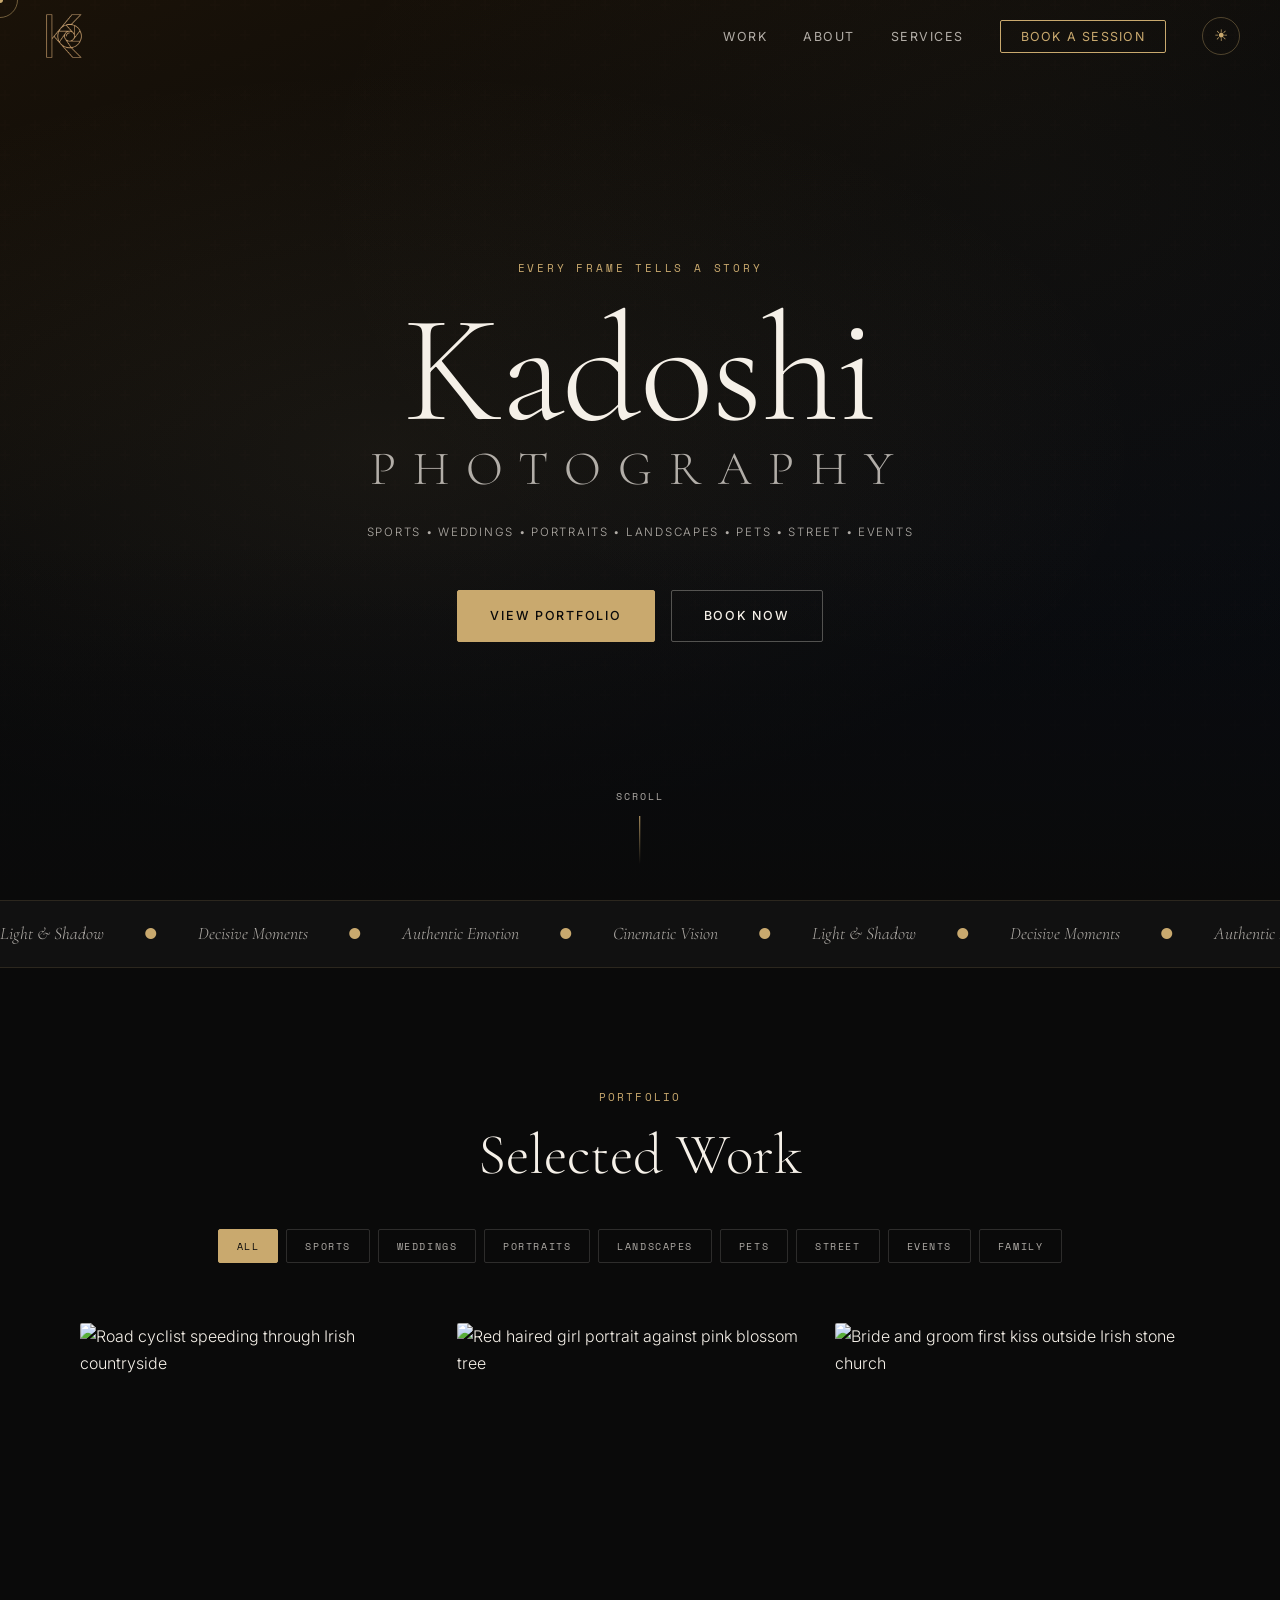
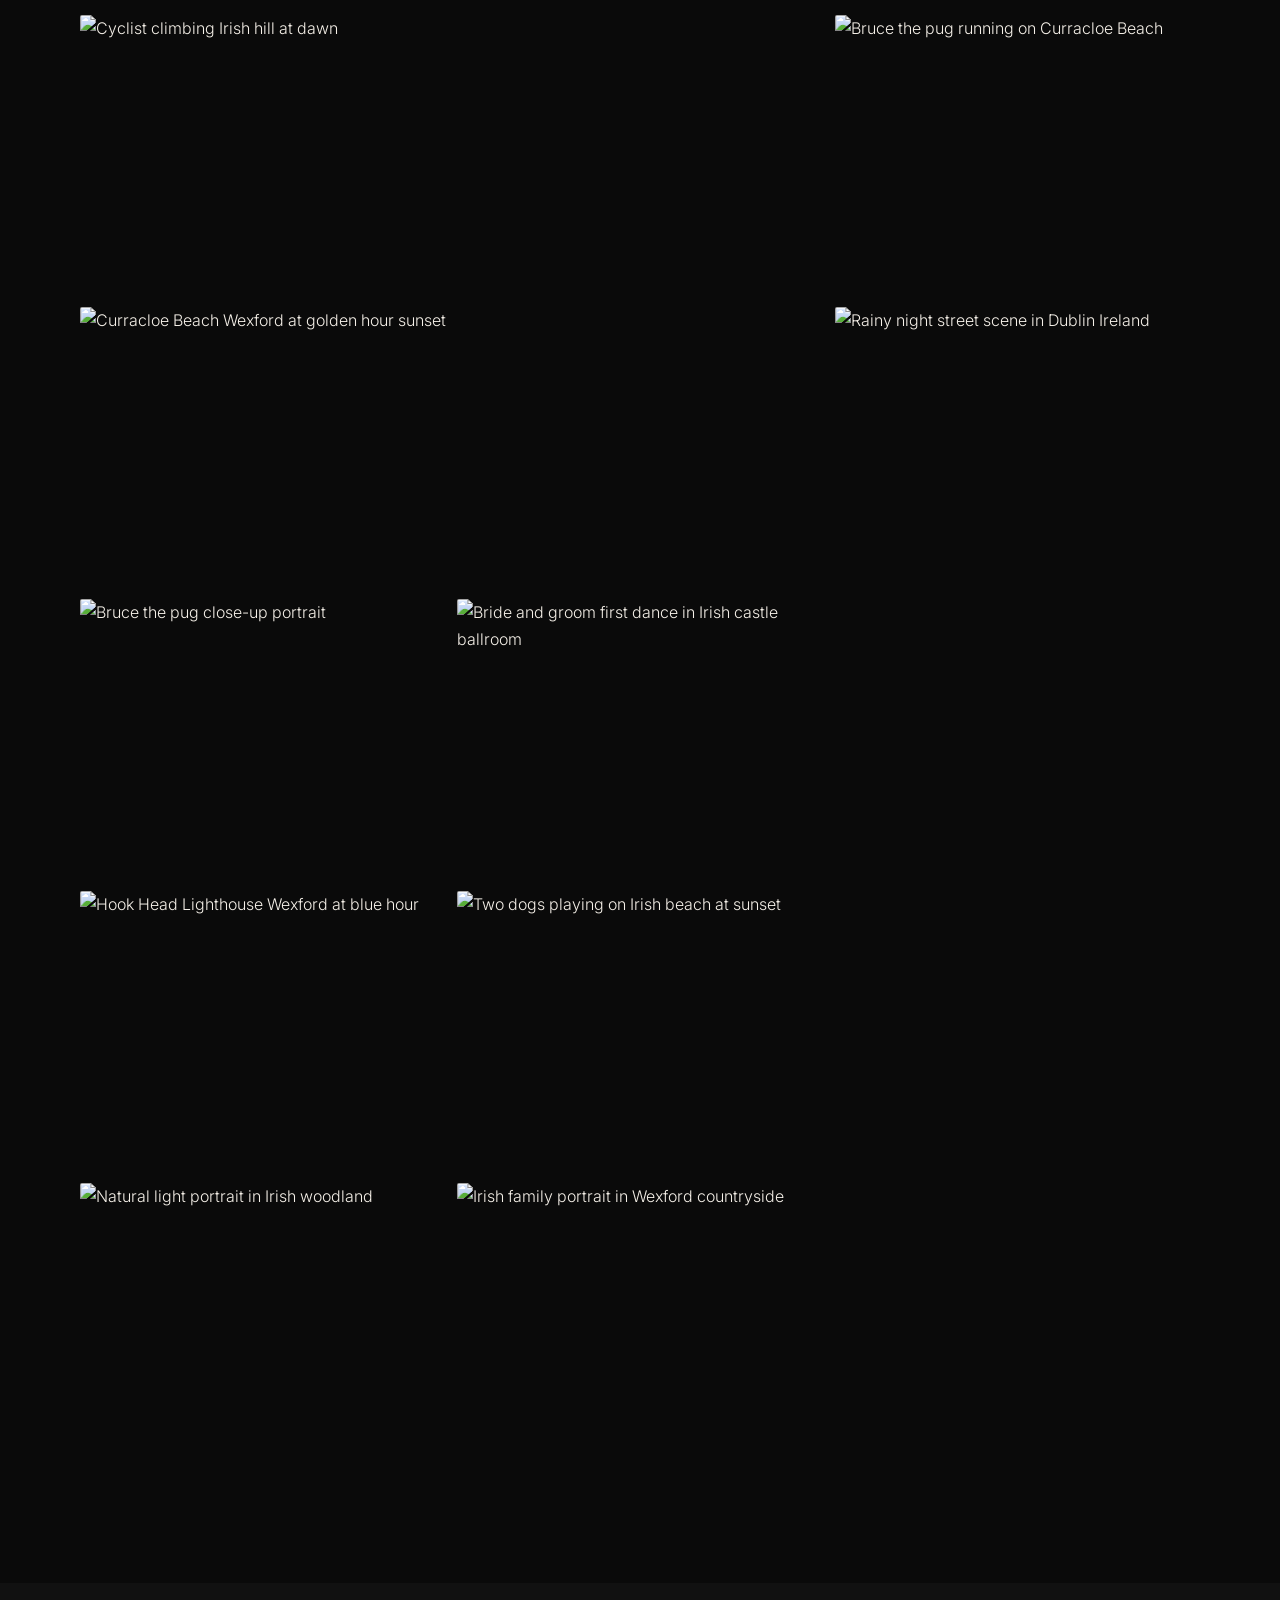
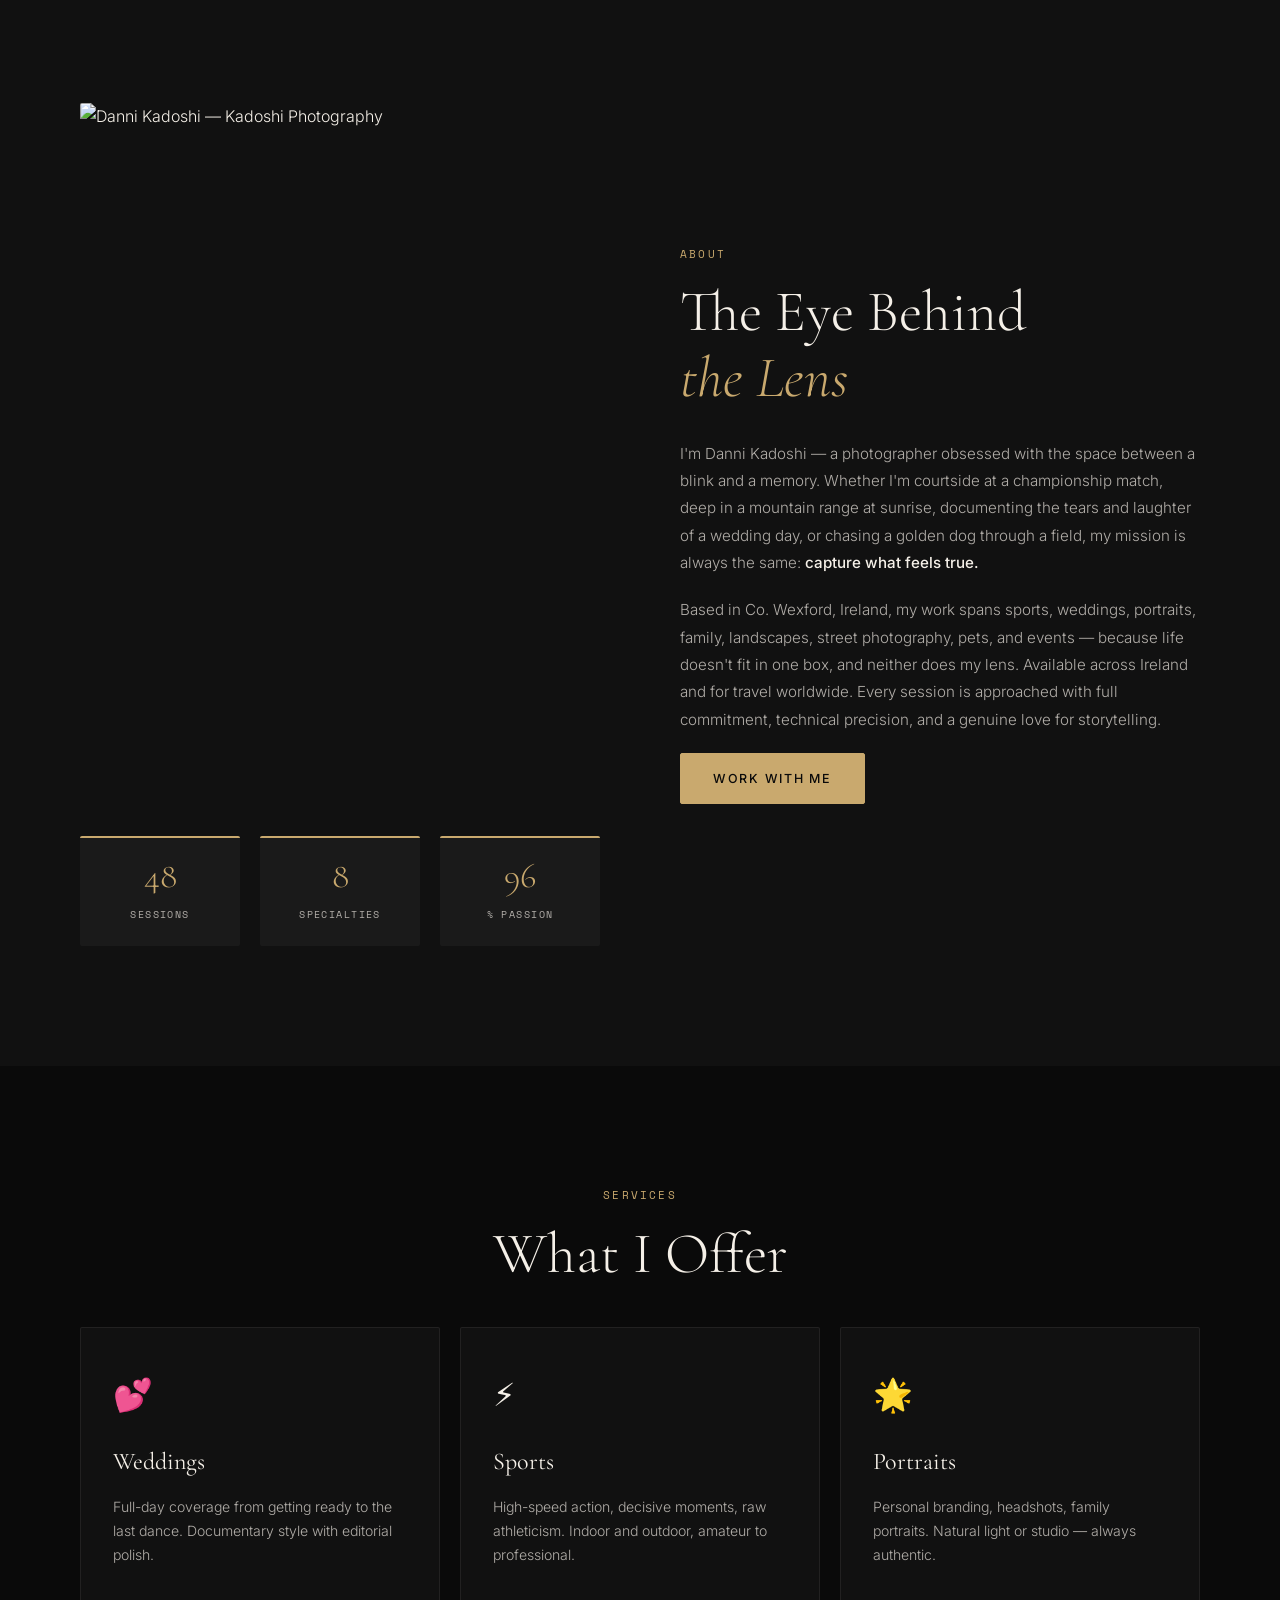
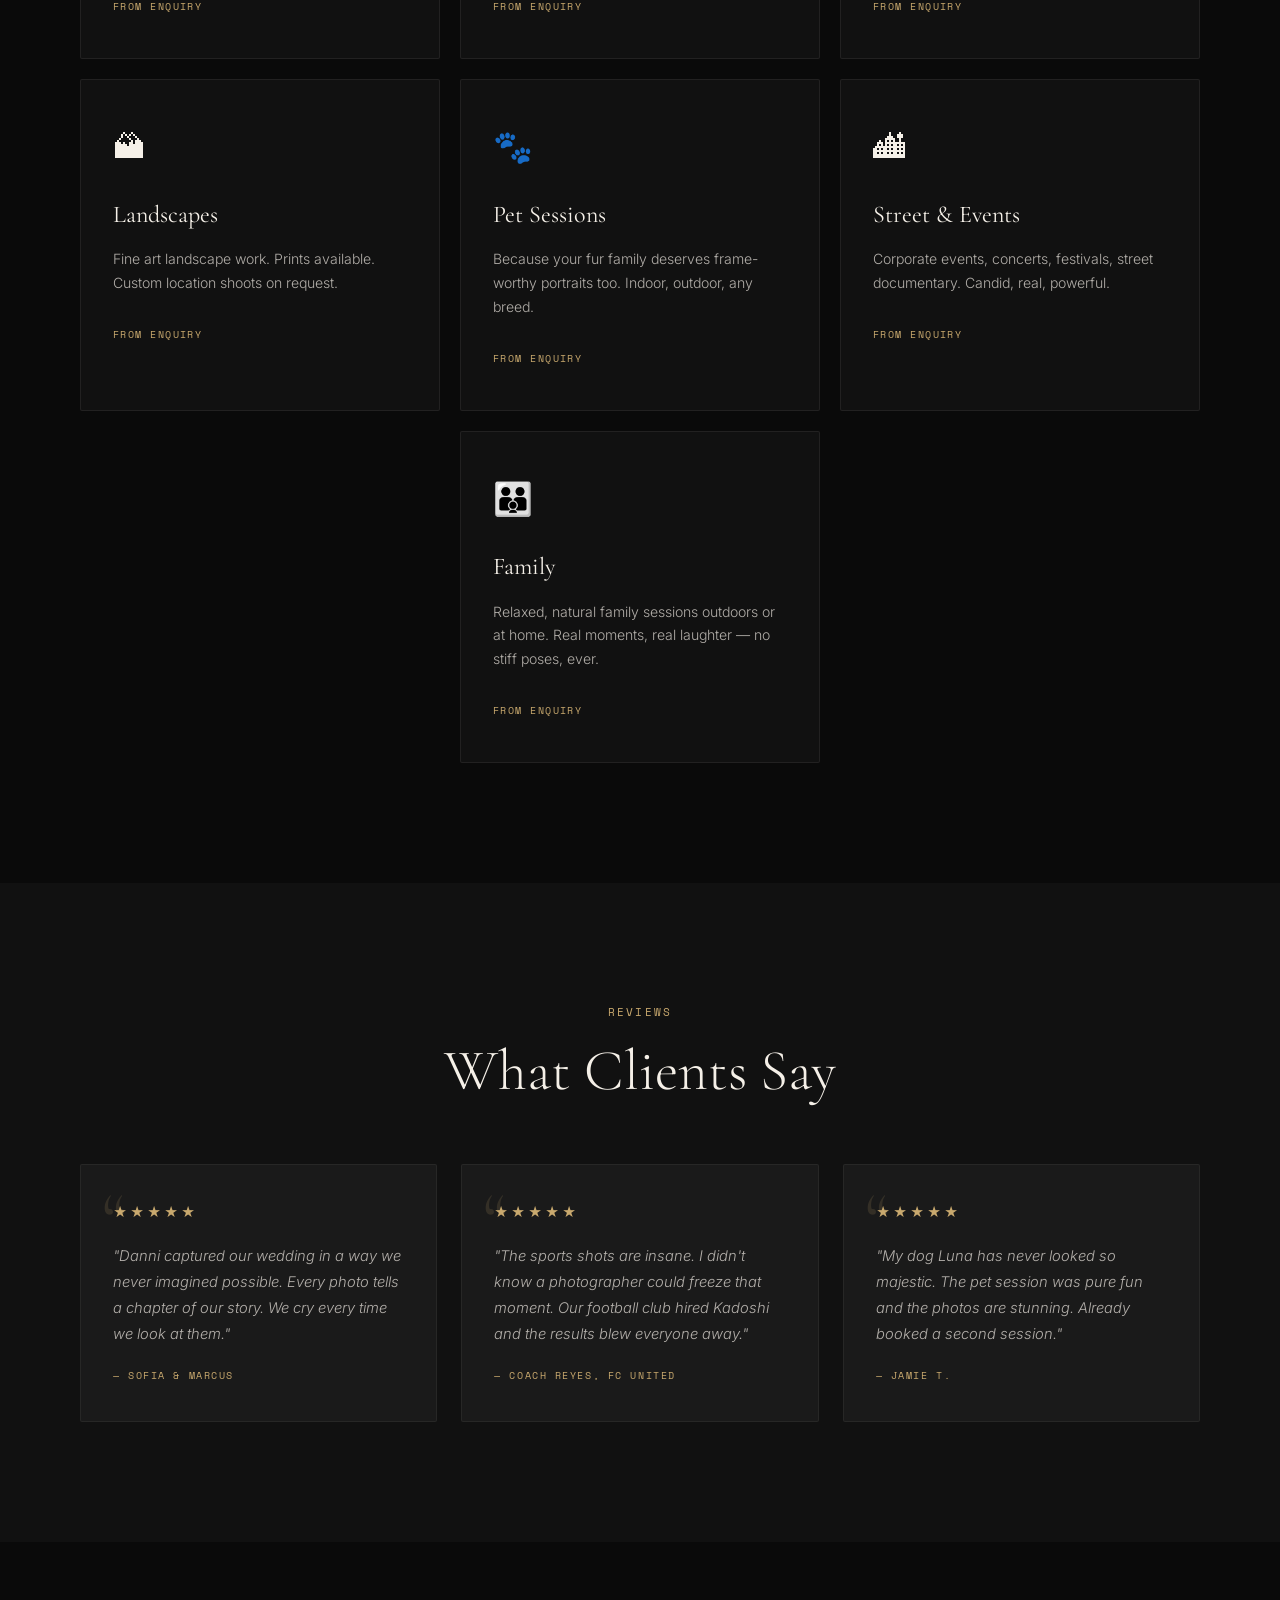
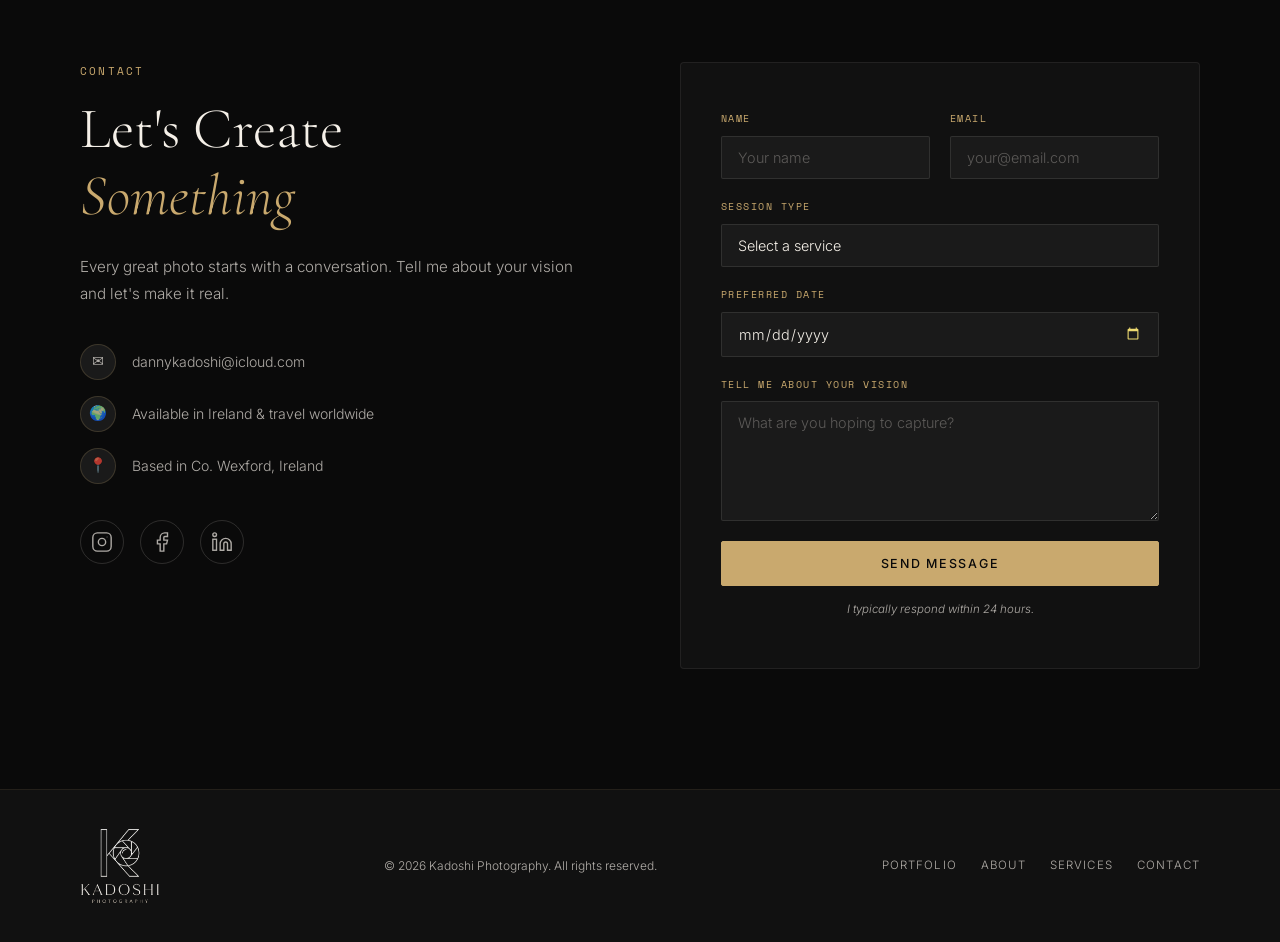
==== commit c668f042: "feat: add PWA support (manifest + service worker) Adds web app manifest and network-first service wo" ====
--- a/index.html
+++ b/index.html
@@ -91,6 +91,13 @@
   <link rel="stylesheet" href="css/style.css">
   <link rel="icon" type="image/png" href="images/logo-k-gold.png">
   <link rel="apple-touch-icon" href="images/logo-k-gold.png">
+
+  <!-- PWA -->
+  <link rel="manifest" href="manifest.json">
+  <meta name="theme-color" content="#0a0a0a">
+  <meta name="apple-mobile-web-app-capable" content="yes">
+  <meta name="apple-mobile-web-app-status-bar-style" content="black-translucent">
+  <meta name="apple-mobile-web-app-title" content="Kadoshi">
 </head>
 <body>
 
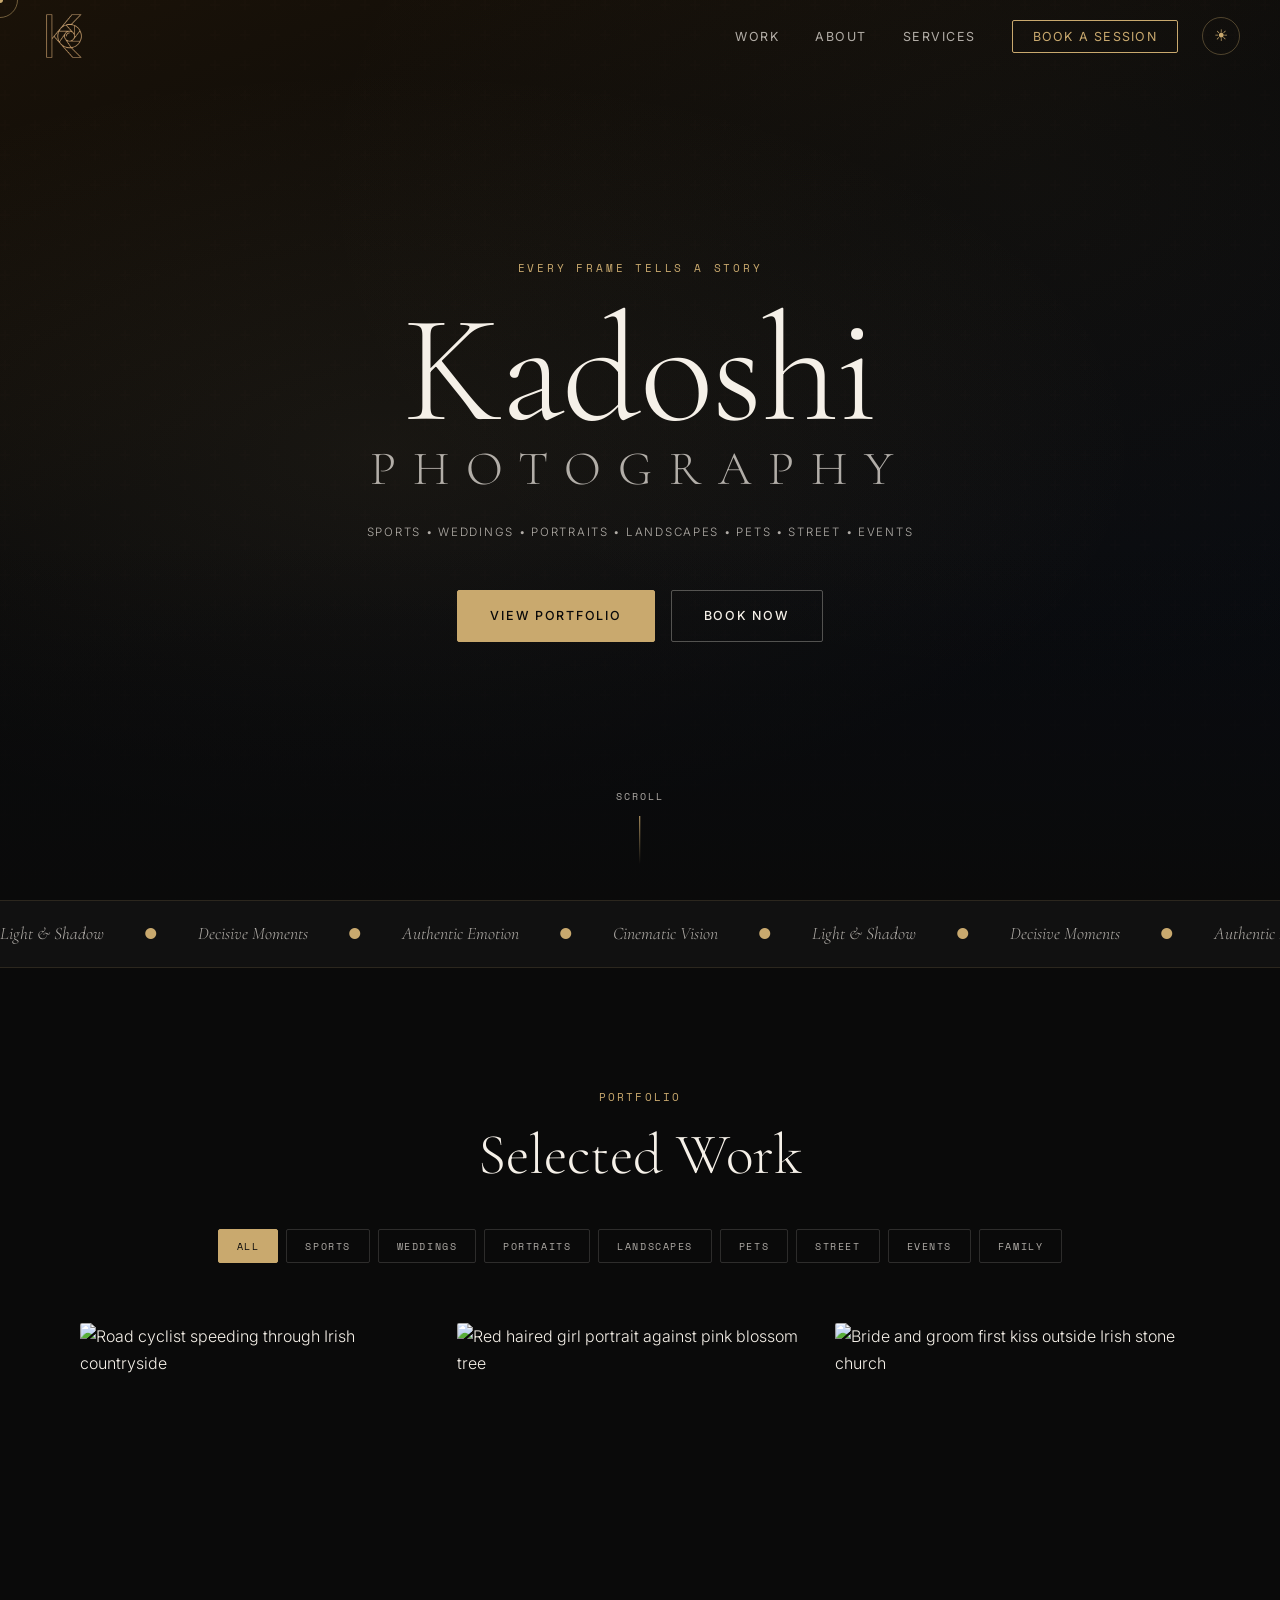
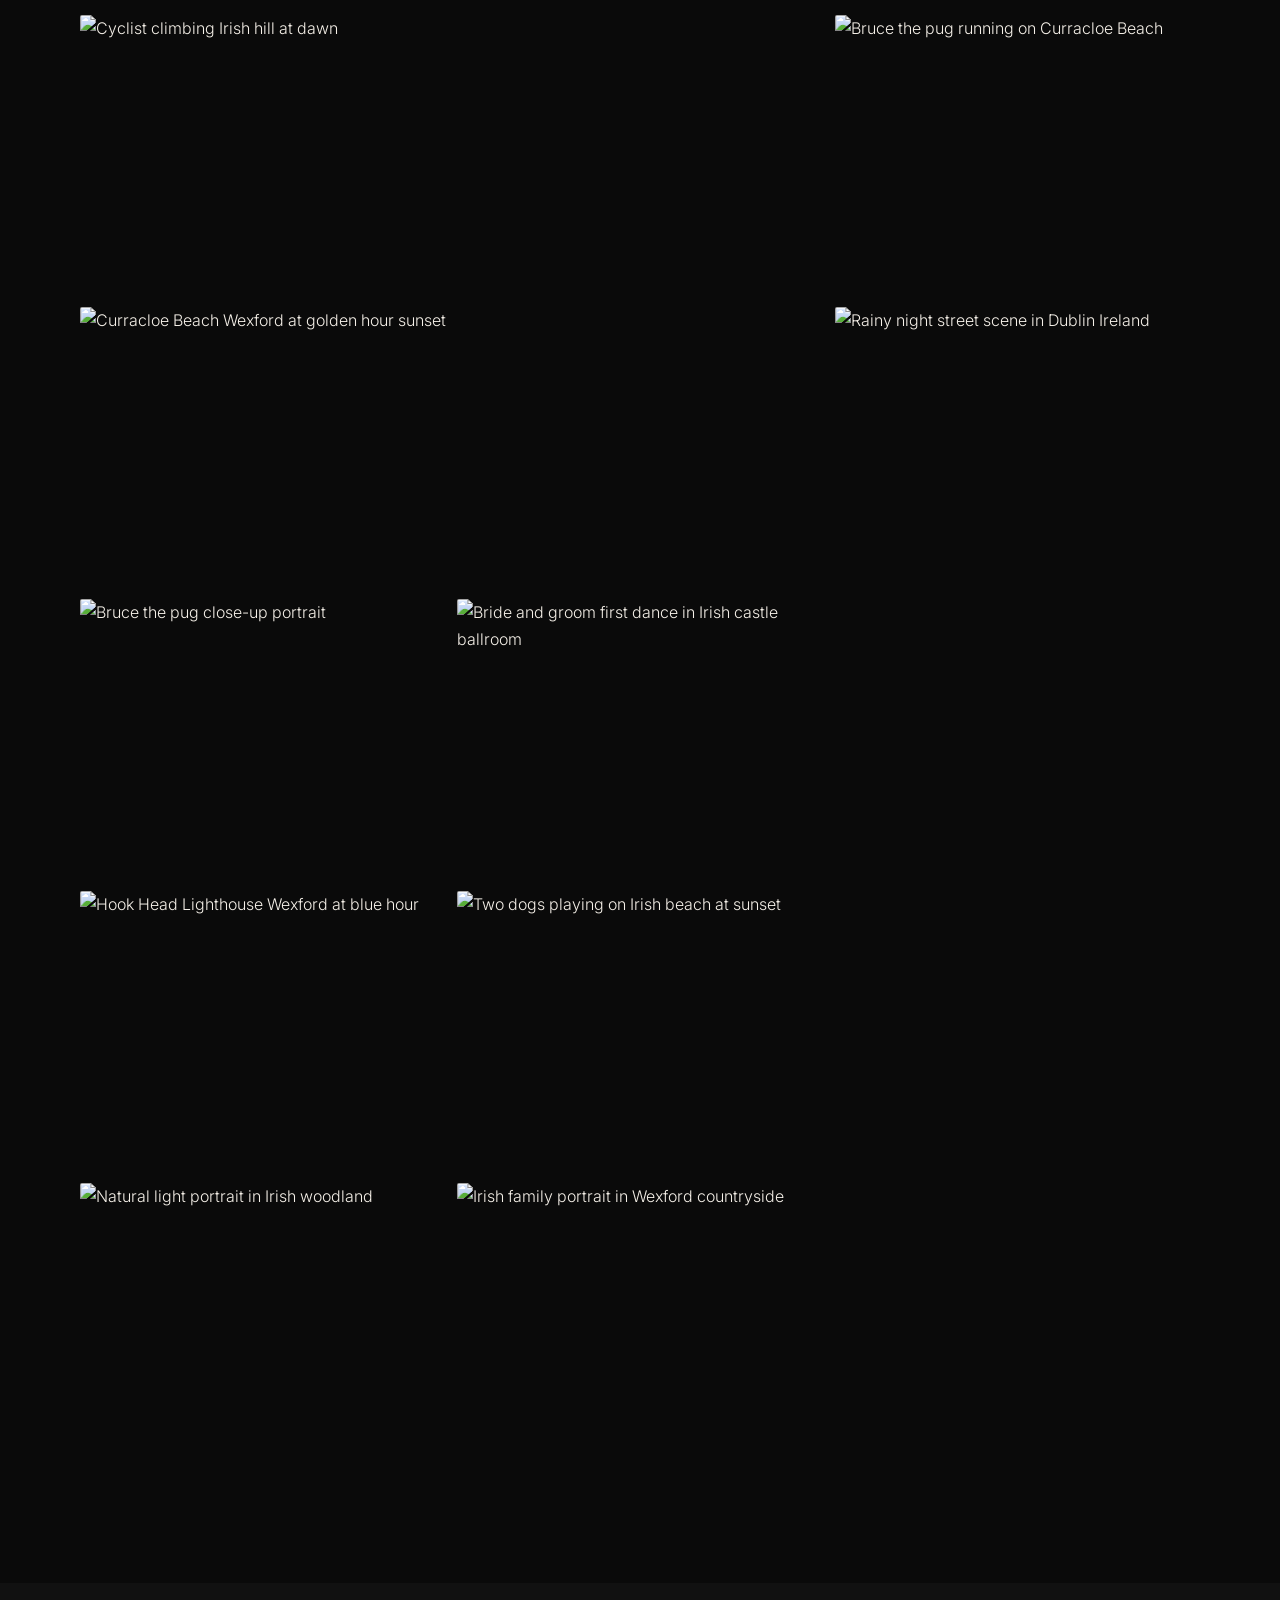
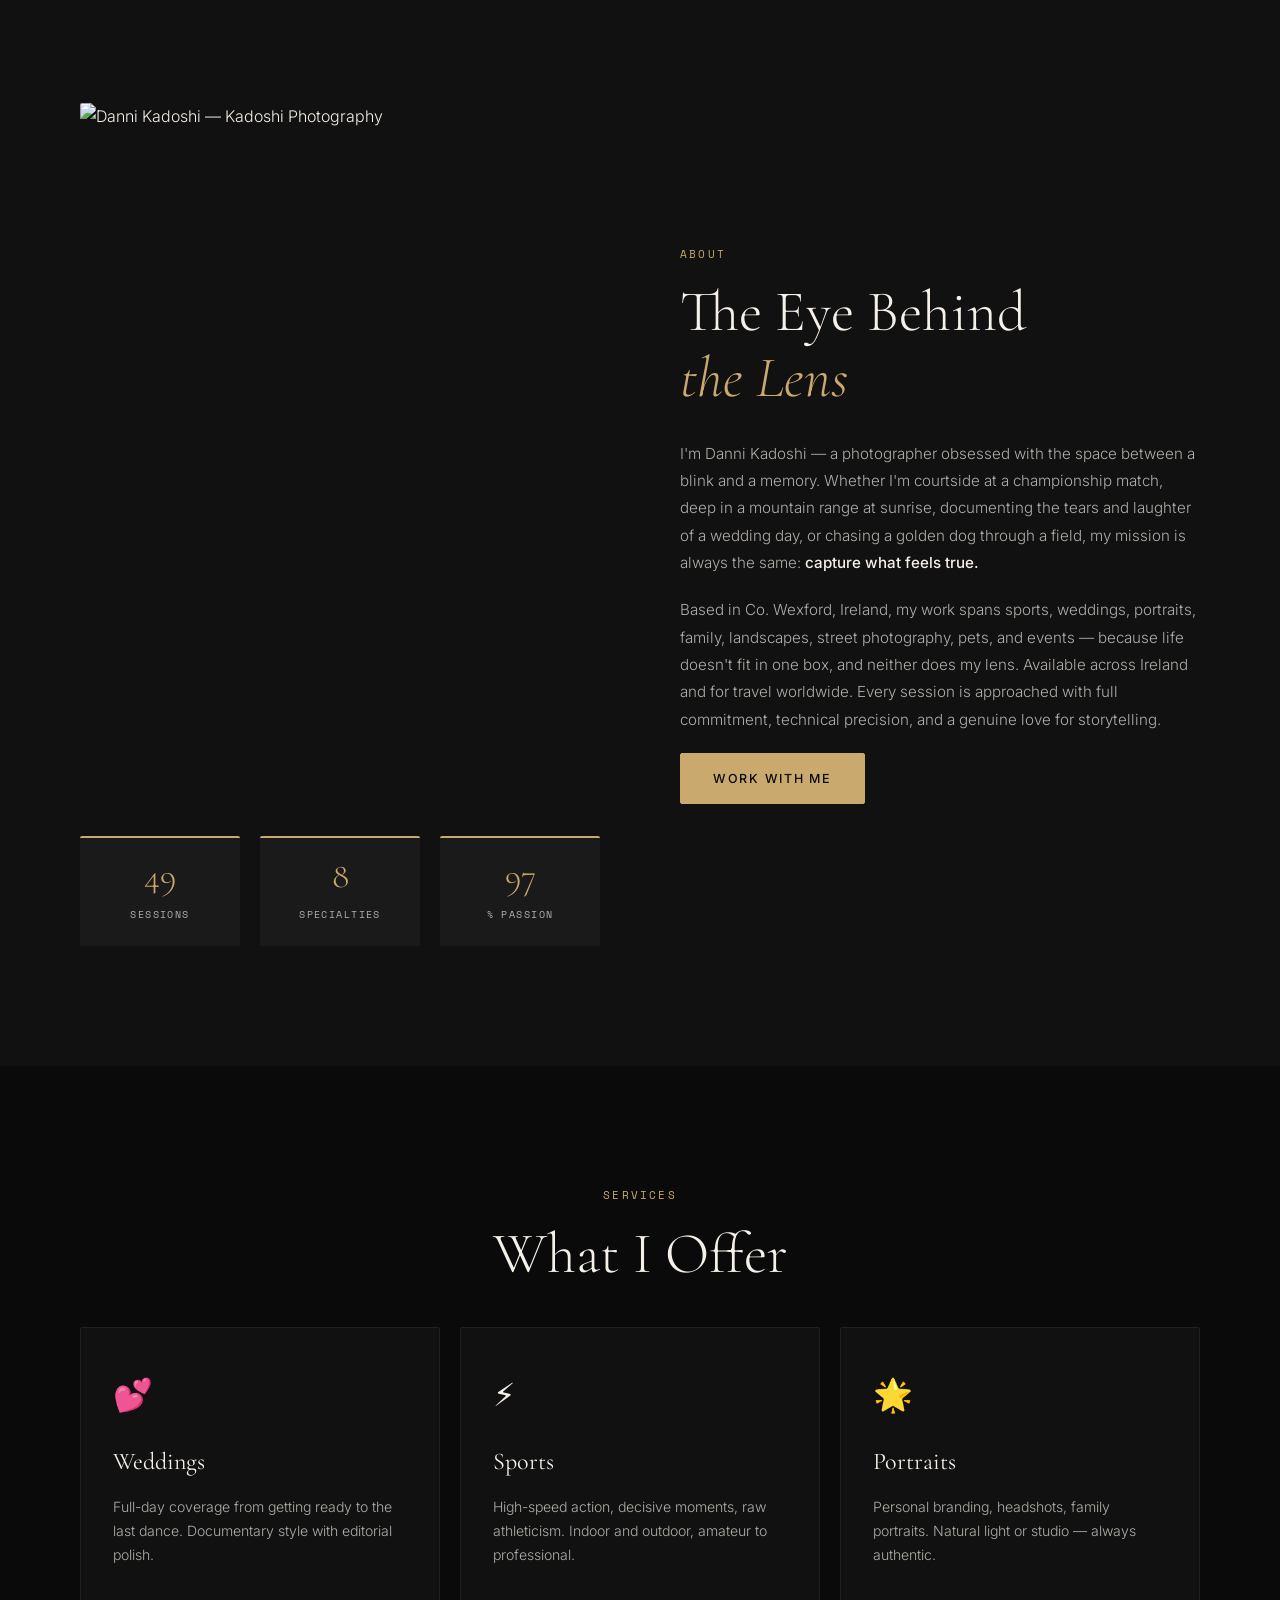
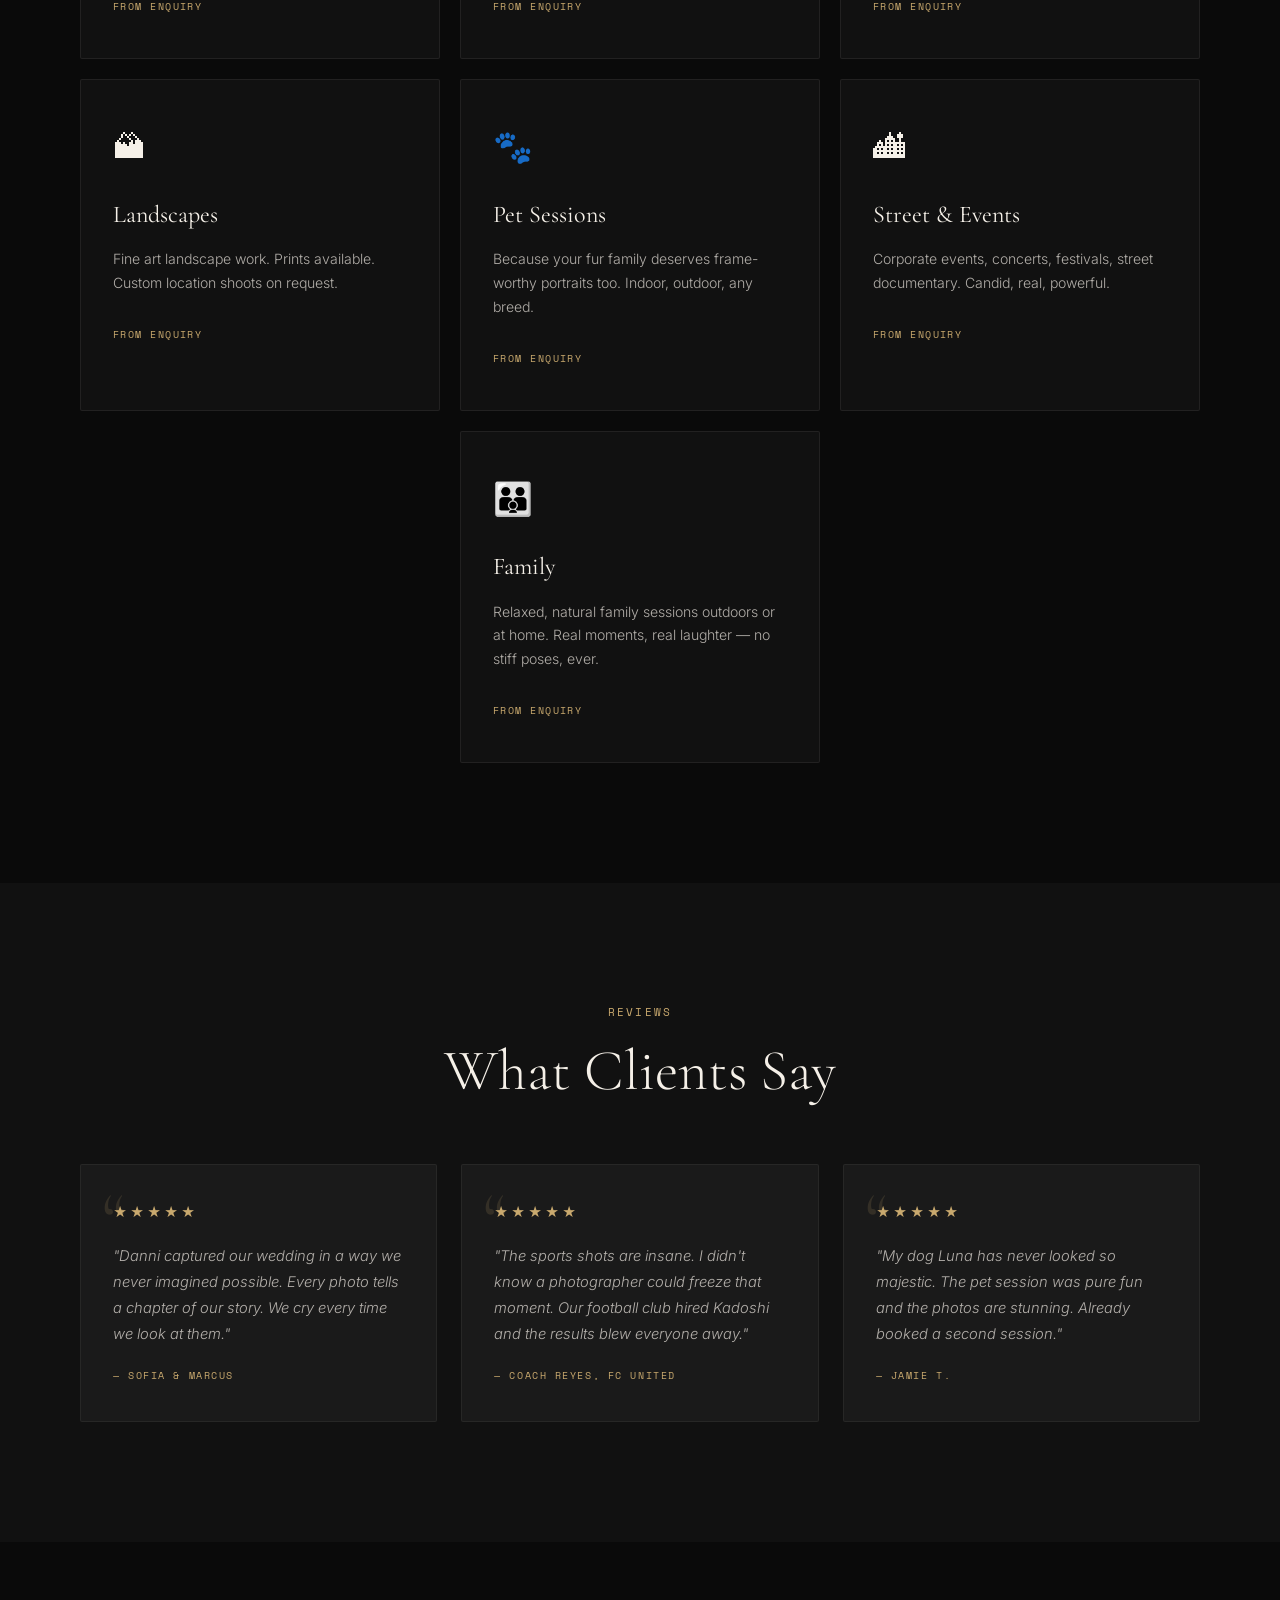
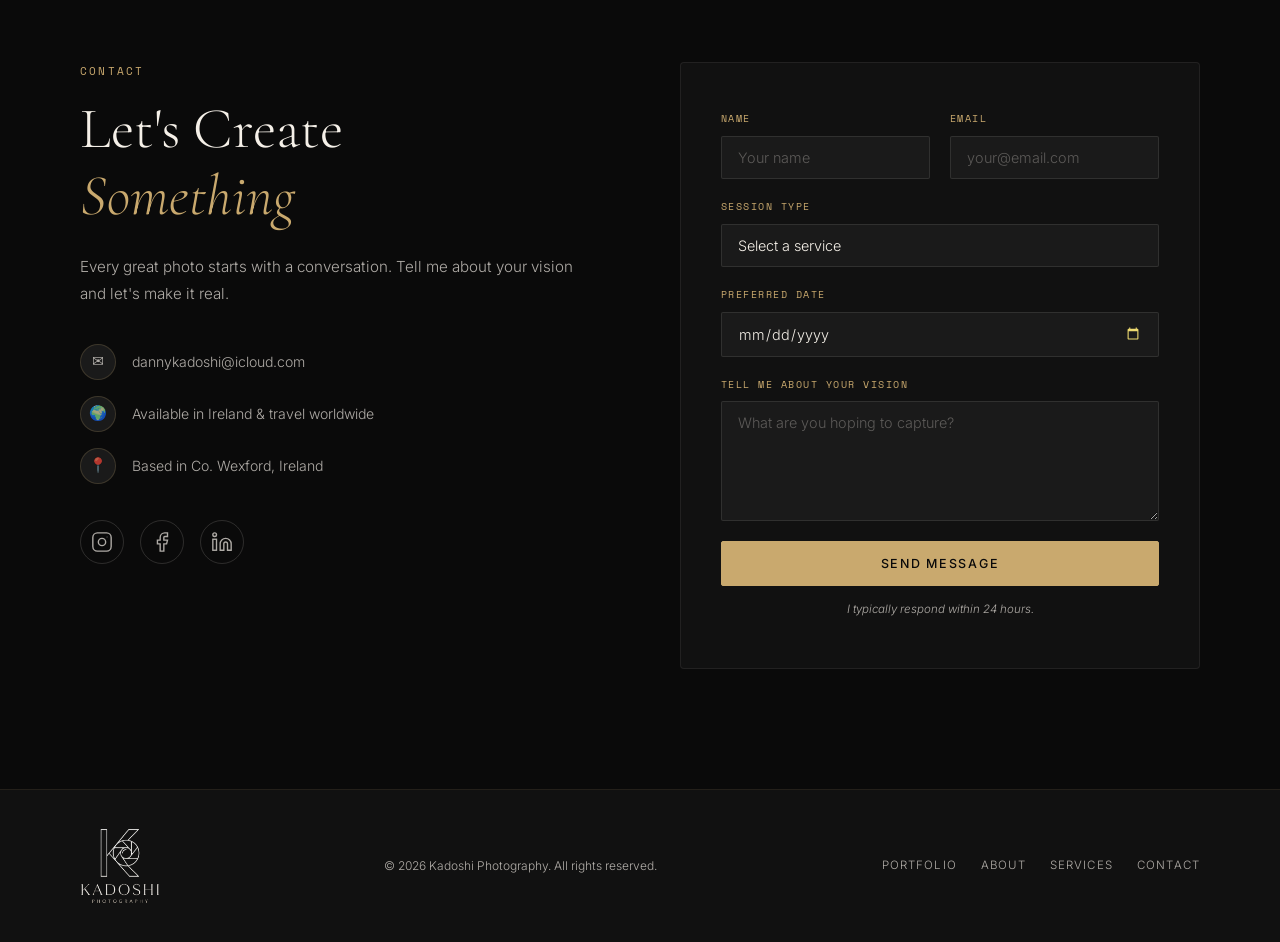
==== commit e35d2758: "fix: nav single toggle on right, 2-col gallery on mobile, about photo full height" ====
--- a/index.html
+++ b/index.html
@@ -111,21 +111,14 @@
       <img src="images/logo-k-gold.png" alt="Kadoshi Photography" class="nav-logo-img nav-logo-img--gold">
       <img src="images/logo-k-white.png" alt="Kadoshi Photography" class="nav-logo-img nav-logo-img--white">
     </a>
-    <ul class="nav-links" id="navLinks">
-      <li><a href="#work" class="nav-link">Work</a></li>
-      <li><a href="#about" class="nav-link">About</a></li>
-      <li><a href="#services" class="nav-link">Services</a></li>
-      <li><a href="#contact" class="nav-link nav-link--cta">Book a Session</a></li>
-      <li class="nav-toggle-desktop">
-        <button class="theme-toggle" id="themeToggle" aria-label="Toggle light/dark theme" title="Toggle theme">
-          <span class="theme-toggle-icon theme-toggle-icon--dark">☀</span>
-          <span class="theme-toggle-icon theme-toggle-icon--light">☽</span>
-        </button>
-      </li>
-    </ul>
-    <!-- Mobile only: theme toggle + hamburger always visible -->
-    <div class="nav-mobile-right">
-      <button class="theme-toggle theme-toggle--mobile" id="themeToggleMobile" aria-label="Toggle theme">
+    <div class="nav-right">
+      <ul class="nav-links" id="navLinks">
+        <li><a href="#work" class="nav-link">Work</a></li>
+        <li><a href="#about" class="nav-link">About</a></li>
+        <li><a href="#services" class="nav-link">Services</a></li>
+        <li><a href="#contact" class="nav-link nav-link--cta">Book a Session</a></li>
+      </ul>
+      <button class="theme-toggle" id="themeToggle" aria-label="Toggle light/dark theme" title="Toggle theme">
         <span class="theme-toggle-icon theme-toggle-icon--dark">☀</span>
         <span class="theme-toggle-icon theme-toggle-icon--light">☽</span>
       </button>
--- a/css/style.css
+++ b/css/style.css
@@ -154,15 +154,12 @@
   color: var(--black) !important;
 }
 
-/* Mobile right cluster — hidden on desktop */
-.nav-mobile-right {
-  display: none;
-  align-items: center;
-  gap: 6px;
-}
-
-/* Desktop theme toggle li — visible on desktop, hidden on mobile */
-.nav-toggle-desktop { display: flex; align-items: center; }
+/* Nav right cluster — always visible */
+.nav-right {
+  display: flex;
+  align-items: center;
+  gap: 24px;
+}
 
 .nav-toggle {
   display: none;
@@ -1004,8 +1001,7 @@
 
   /* Nav */
   .nav { padding: 0 16px; }
-  .nav-mobile-right { display: flex; }
-  .nav-toggle-desktop { display: none; }
+  .nav-right { gap: 8px; }
   .nav-toggle { display: flex; }
   .nav-logo-img { height: 38px; }
 
@@ -1033,8 +1029,8 @@
     font-size: 0.9rem;
   }
   .nav-link--cta {
-    margin: 12px 24px 0;
-    display: inline-block;
+    margin: 12px 24px;
+    display: block;
     text-align: center;
   }
 
@@ -1070,7 +1066,7 @@
   .stat           { padding: 14px 8px; }
   .stat-num       { font-size: 1.6rem; }
   .stat-label     { font-size: 0.55rem; }
-  .about-photo-img { aspect-ratio: unset; max-height: 480px; }
+  .about-photo-img { aspect-ratio: auto; height: auto; max-height: none; }
 
   /* Services */
   .services-grid  { grid-template-columns: 1fr; }
@@ -1097,8 +1093,8 @@
 }
 
 @media (max-width: 480px) {
-  /* Gallery — single column on very small screens */
-  .gallery-grid   { grid-template-columns: 1fr; grid-auto-rows: 260px; }
+  /* Gallery — keep 2 columns on small screens, shorter rows */
+  .gallery-grid   { grid-template-columns: 1fr 1fr; grid-auto-rows: 140px; }
 
   /* Hero */
   .hero-title     { font-size: clamp(2.4rem, 15vw, 4rem); }
@@ -1164,7 +1160,6 @@
 @media (max-width: 768px) {
   body.light .nav-links { background: rgba(250, 248, 244, 0.98); }
   body.light .nav-toggle span { background: #1c1a17; }
-body.light .nav-links { background: rgba(250, 248, 244, 0.98); }
 }
 
 /* Hero — light feels editorial/clean */
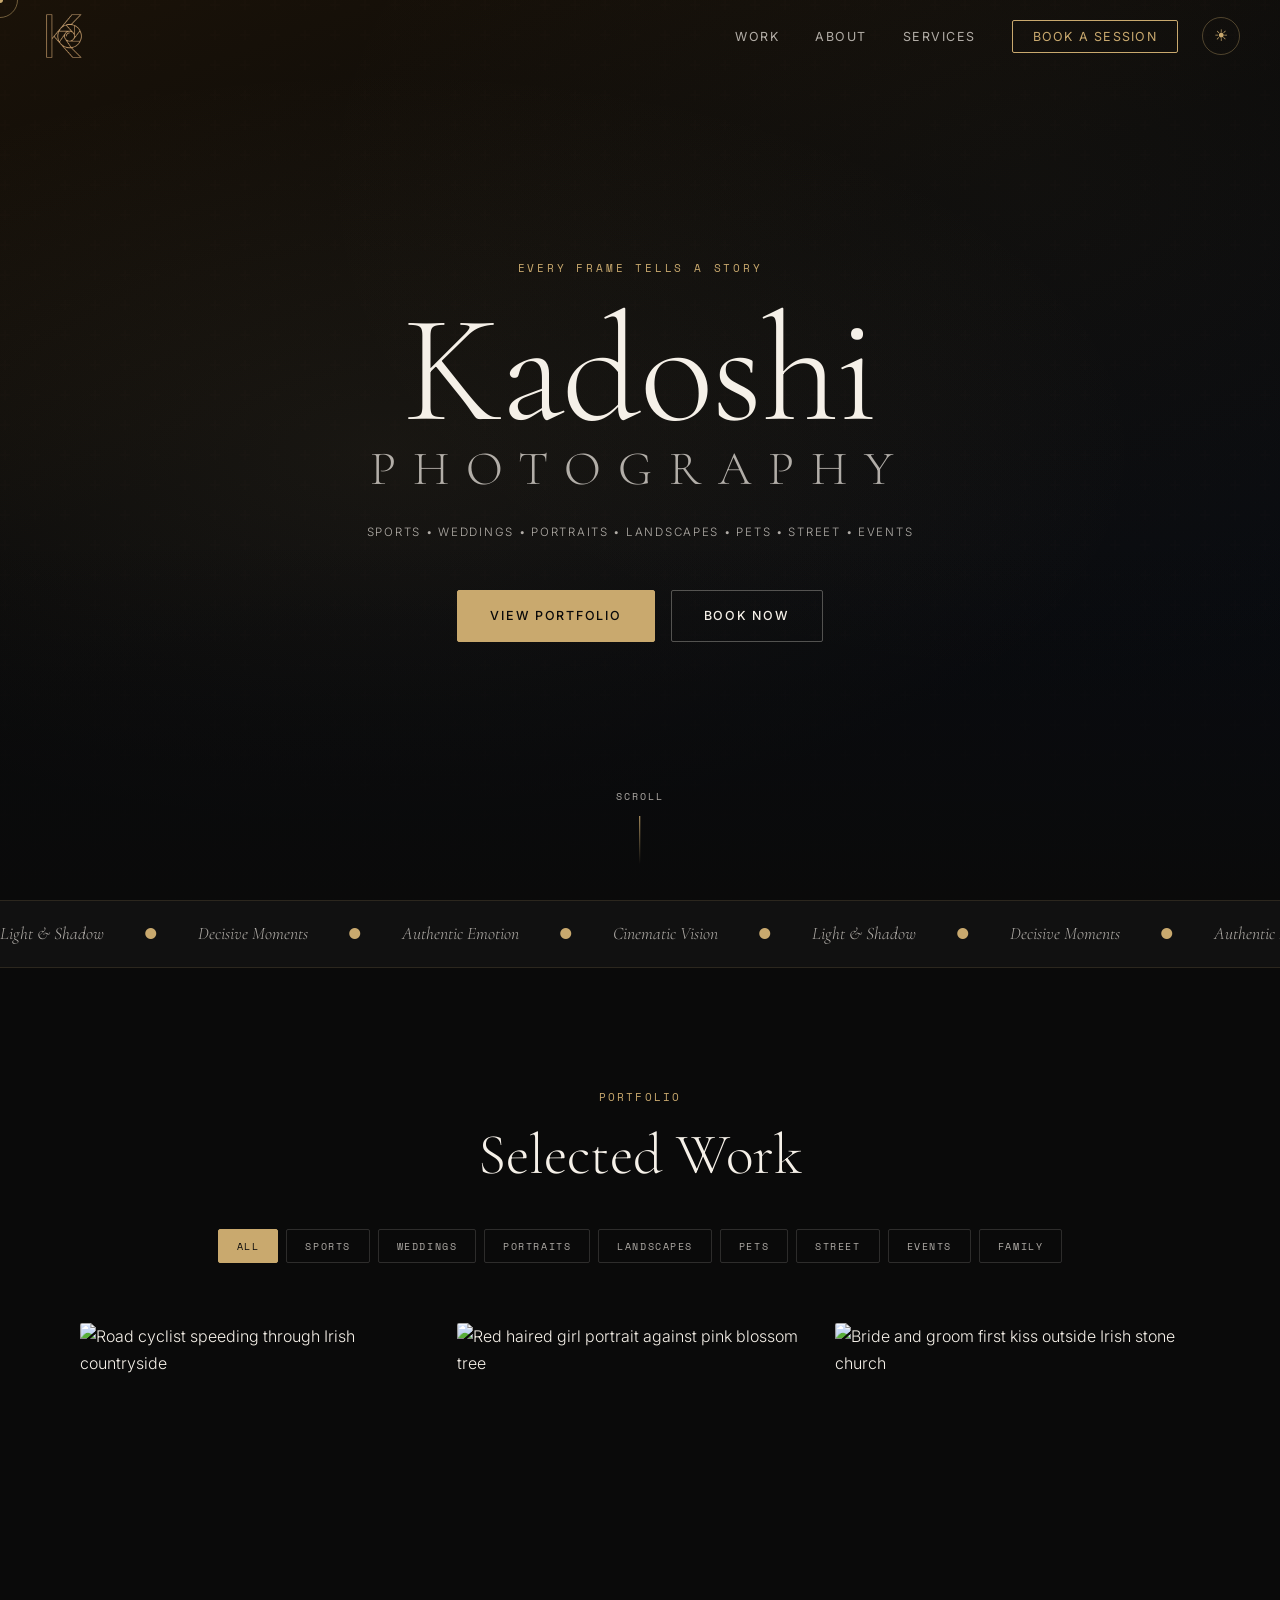
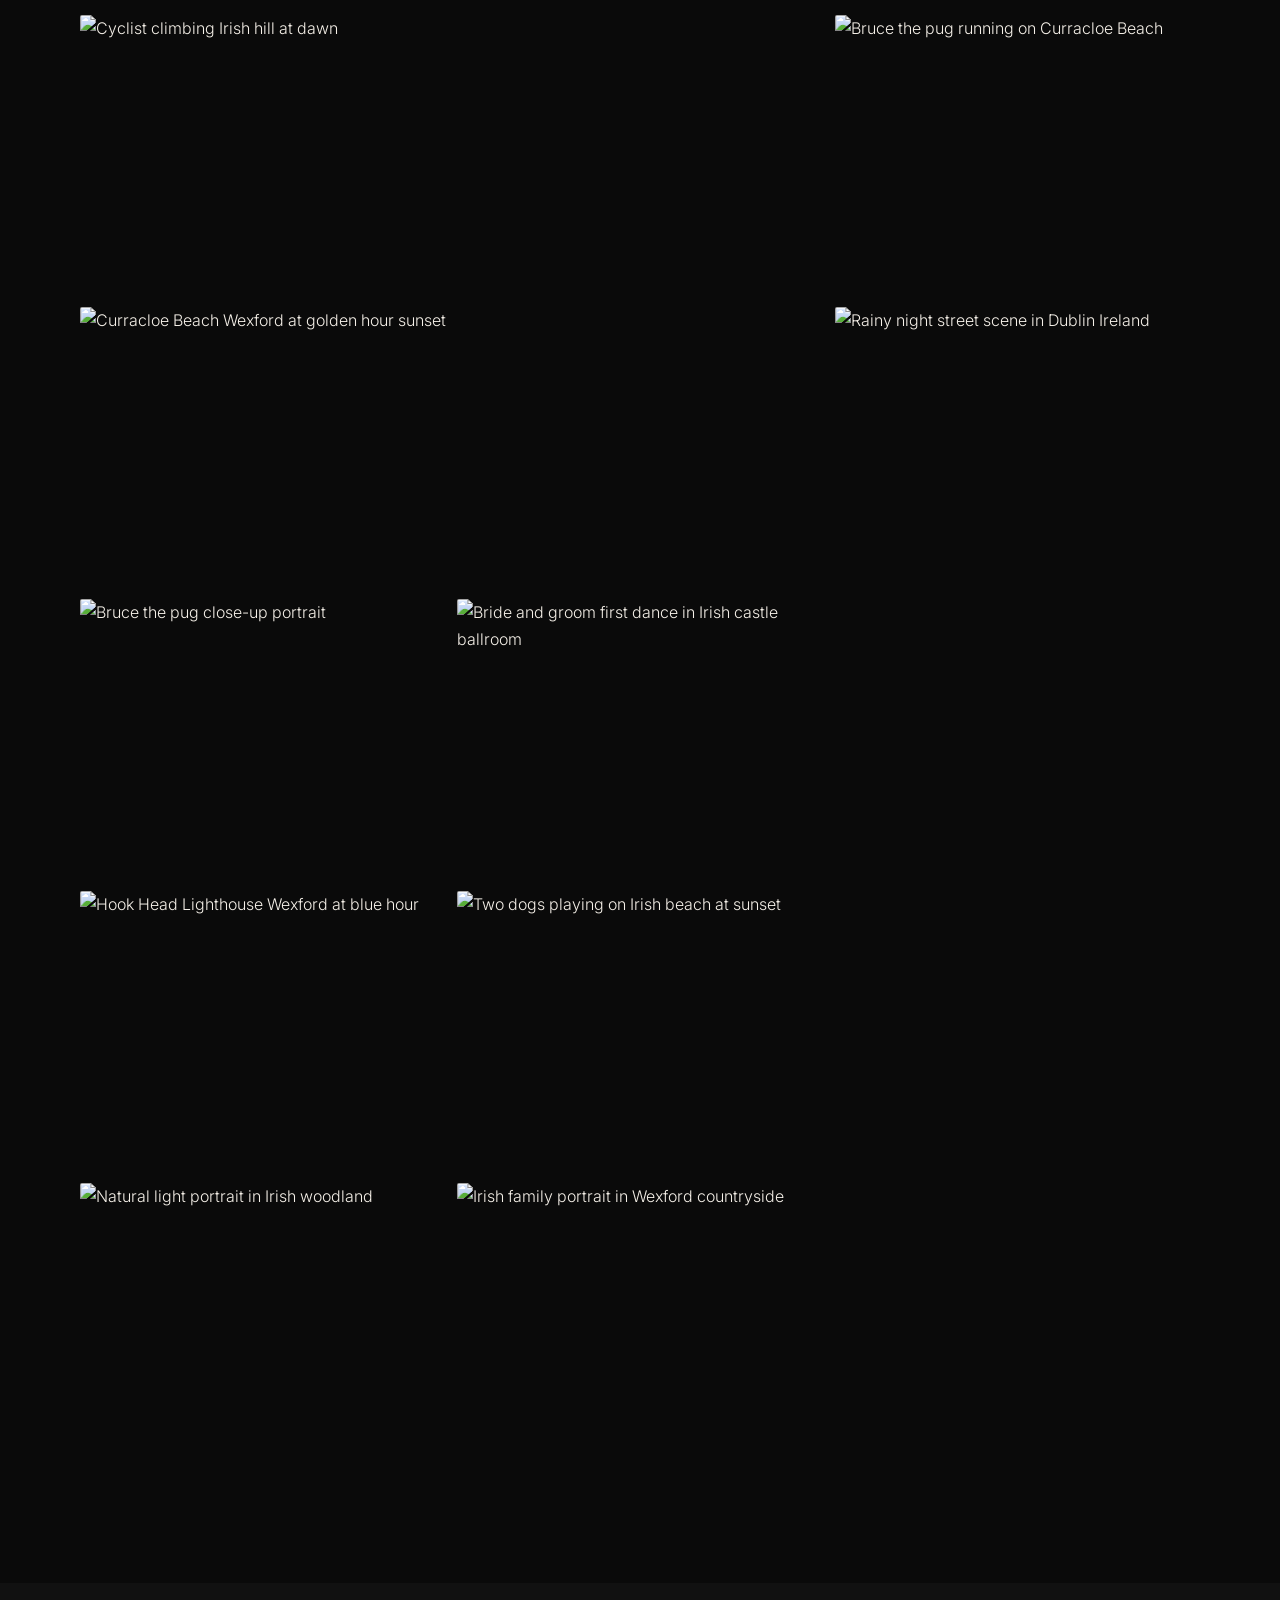
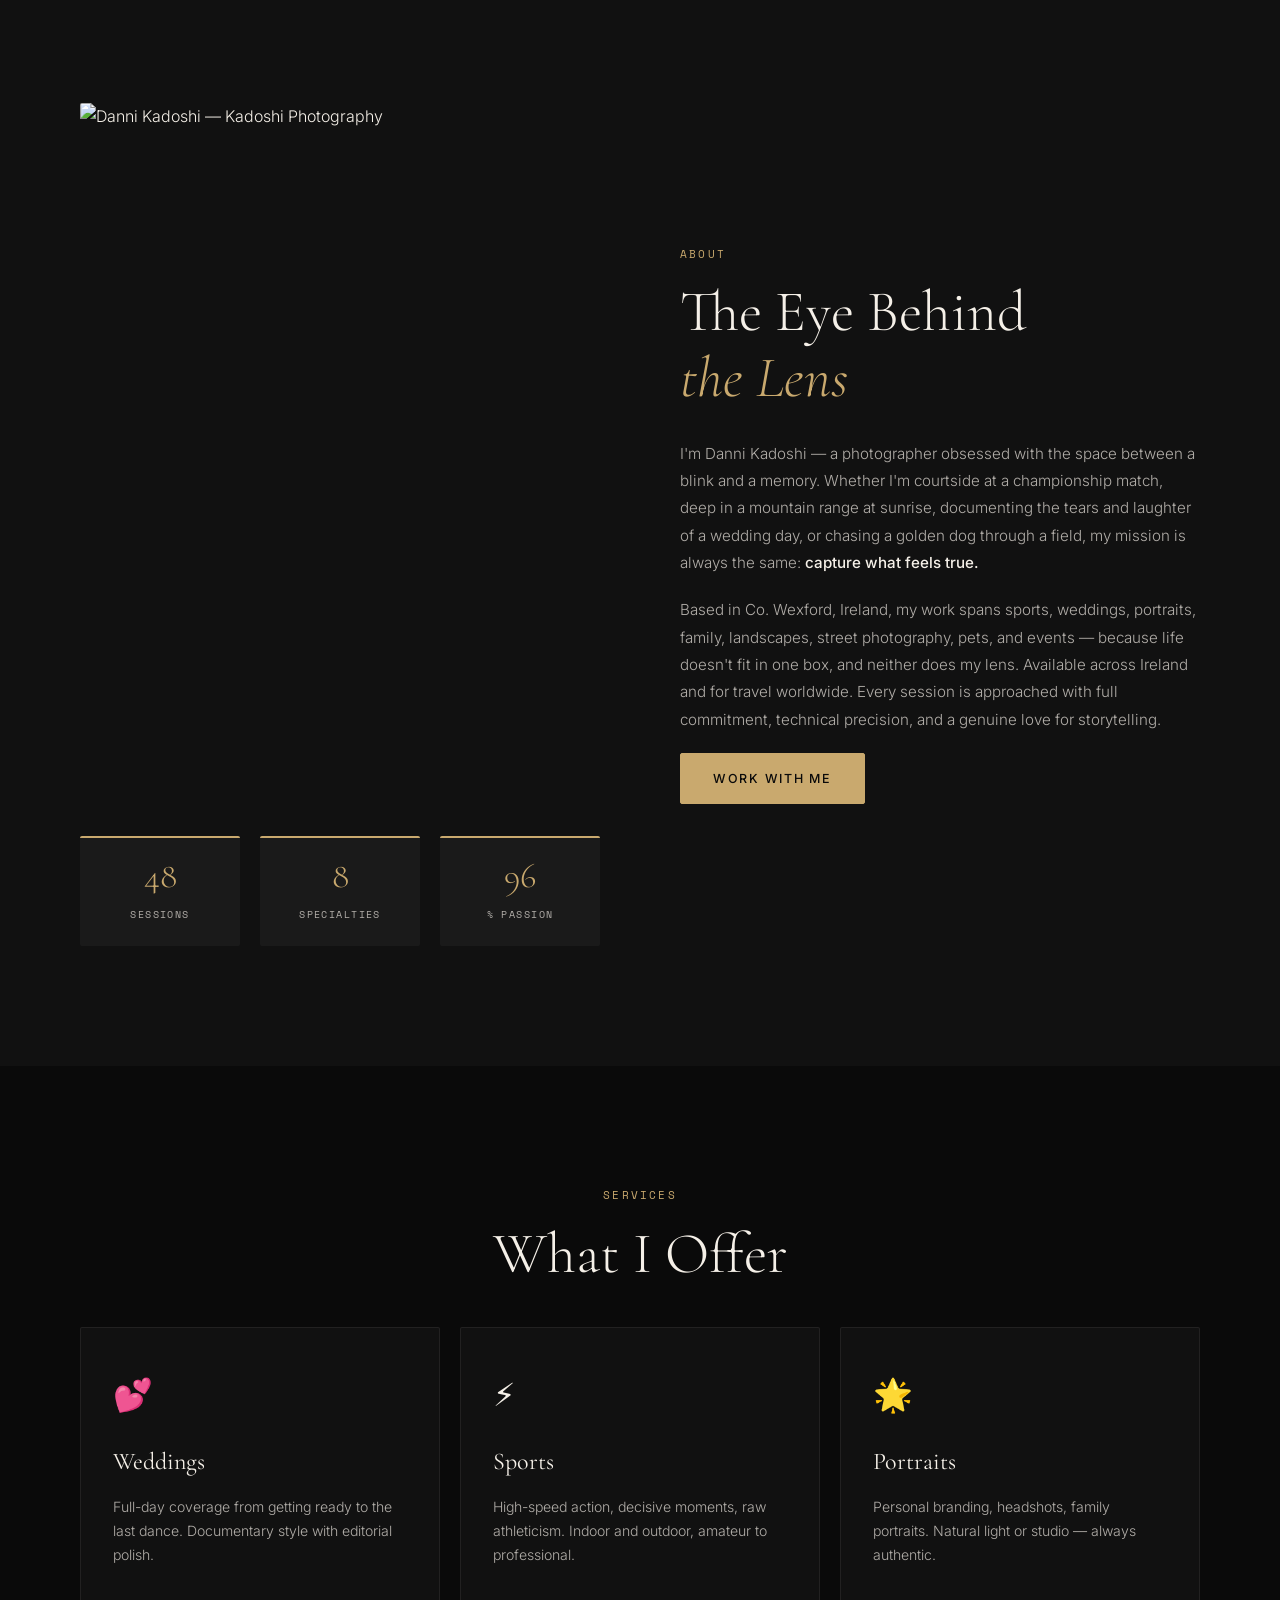
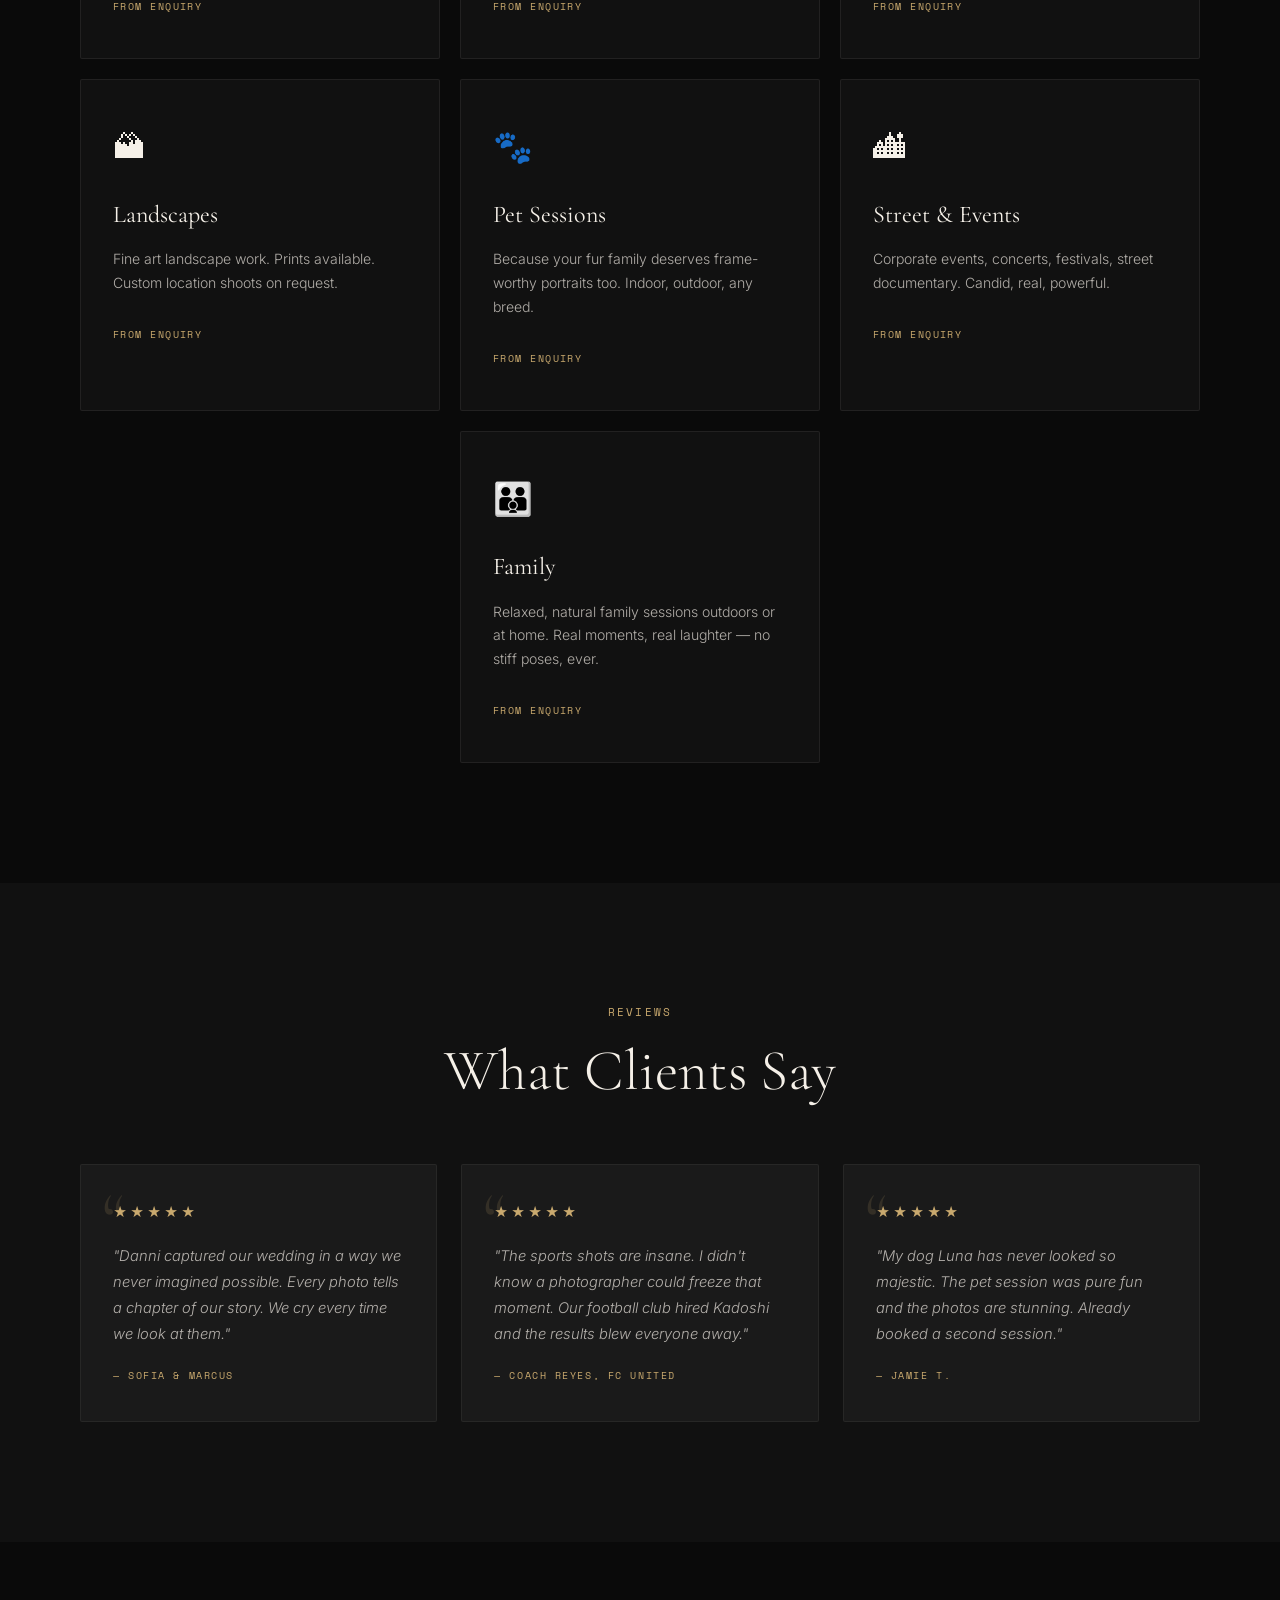
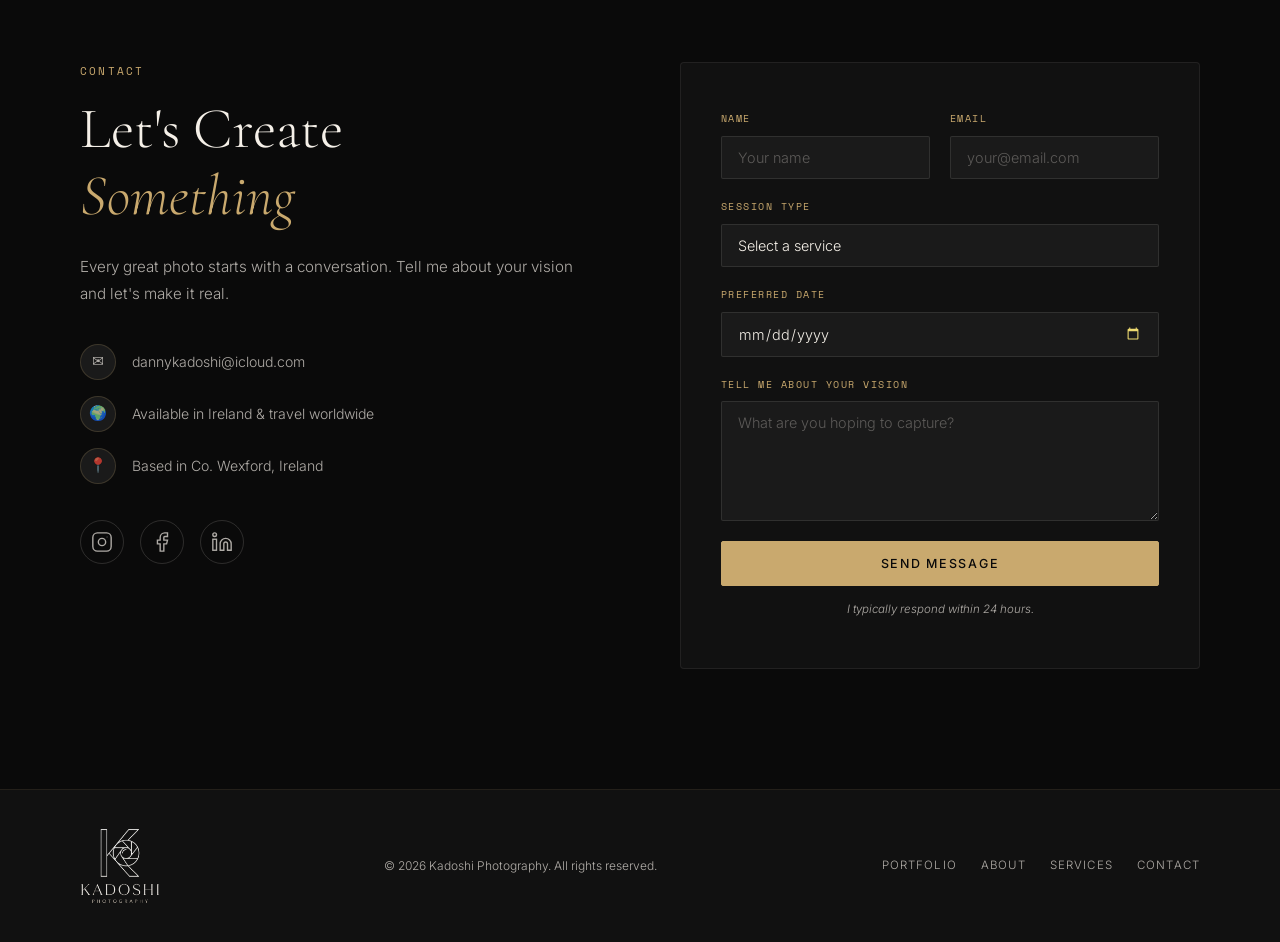
==== commit baff6b53: "feat: add scroll-to-top button, fix mobile cursor" ====
--- a/index.html
+++ b/index.html
@@ -557,6 +557,9 @@
     </div>
   </footer>
 
+  <!-- Scroll to Top -->
+  <button class="scroll-top" id="scrollTop" aria-label="Scroll to top">&#8593;</button>
+
   <!-- Lightbox -->
   <div class="lightbox" id="lightbox">
     <button class="lightbox-close" id="lightboxClose" aria-label="Close">&times;</button>
--- a/css/style.css
+++ b/css/style.css
@@ -983,6 +983,37 @@
   transform: none !important;
 }
 
+/* --- Scroll to Top --- */
+.scroll-top {
+  position: fixed;
+  bottom: 32px;
+  right: 32px;
+  width: 44px;
+  height: 44px;
+  border-radius: 50%;
+  border: 1px solid rgba(201, 169, 110, 0.4);
+  background: rgba(10, 10, 10, 0.85);
+  backdrop-filter: blur(8px);
+  color: var(--gold);
+  font-size: 1.1rem;
+  display: flex;
+  align-items: center;
+  justify-content: center;
+  cursor: pointer;
+  z-index: 900;
+  opacity: 0;
+  transform: translateY(12px);
+  transition: opacity 0.3s, transform 0.3s, border-color 0.2s;
+  pointer-events: none;
+}
+.scroll-top.visible {
+  opacity: 1;
+  transform: translateY(0);
+  pointer-events: auto;
+}
+.scroll-top:hover { border-color: var(--gold); background: rgba(201, 169, 110, 0.12); }
+body.light .scroll-top { background: rgba(250, 248, 244, 0.9); }
+
 /* --- Responsive --- */
 @media (max-width: 1024px) {
   .gallery-grid      { grid-template-columns: repeat(2, 1fr); }
@@ -996,7 +1027,7 @@
 
 @media (max-width: 768px) {
   :root { --nav-h: 60px; }
-  body { cursor: auto; }
+  body, button, a { cursor: auto; }
   .cursor-dot, .cursor-ring { display: none; }
 
   /* Nav */
@@ -1018,10 +1049,17 @@
     gap: 0;
     padding: 16px 0 24px;
     transform: translateY(-110%);
-    transition: transform 0.4s var(--ease-out);
+    visibility: hidden;
+    pointer-events: none;
+    transition: transform 0.4s var(--ease-out), visibility 0s 0.4s;
     z-index: 999;
   }
-  .nav-links.open { transform: translateY(0); }
+  .nav-links.open {
+    transform: translateY(0);
+    visibility: visible;
+    pointer-events: auto;
+    transition: transform 0.4s var(--ease-out), visibility 0s 0s;
+  }
   .nav-links li { width: 100%; }
   .nav-link {
     display: block;
@@ -1080,6 +1118,9 @@
   .contact-grid   { grid-template-columns: 1fr; gap: 40px; }
   .form-row       { grid-template-columns: 1fr; }
   .contact-form   { padding: 28px 20px; }
+
+  /* Scroll to top */
+  .scroll-top { bottom: 20px; right: 16px; width: 40px; height: 40px; }
 
   /* Footer */
   .footer-inner   { flex-direction: column; align-items: center; text-align: center; gap: 16px; }
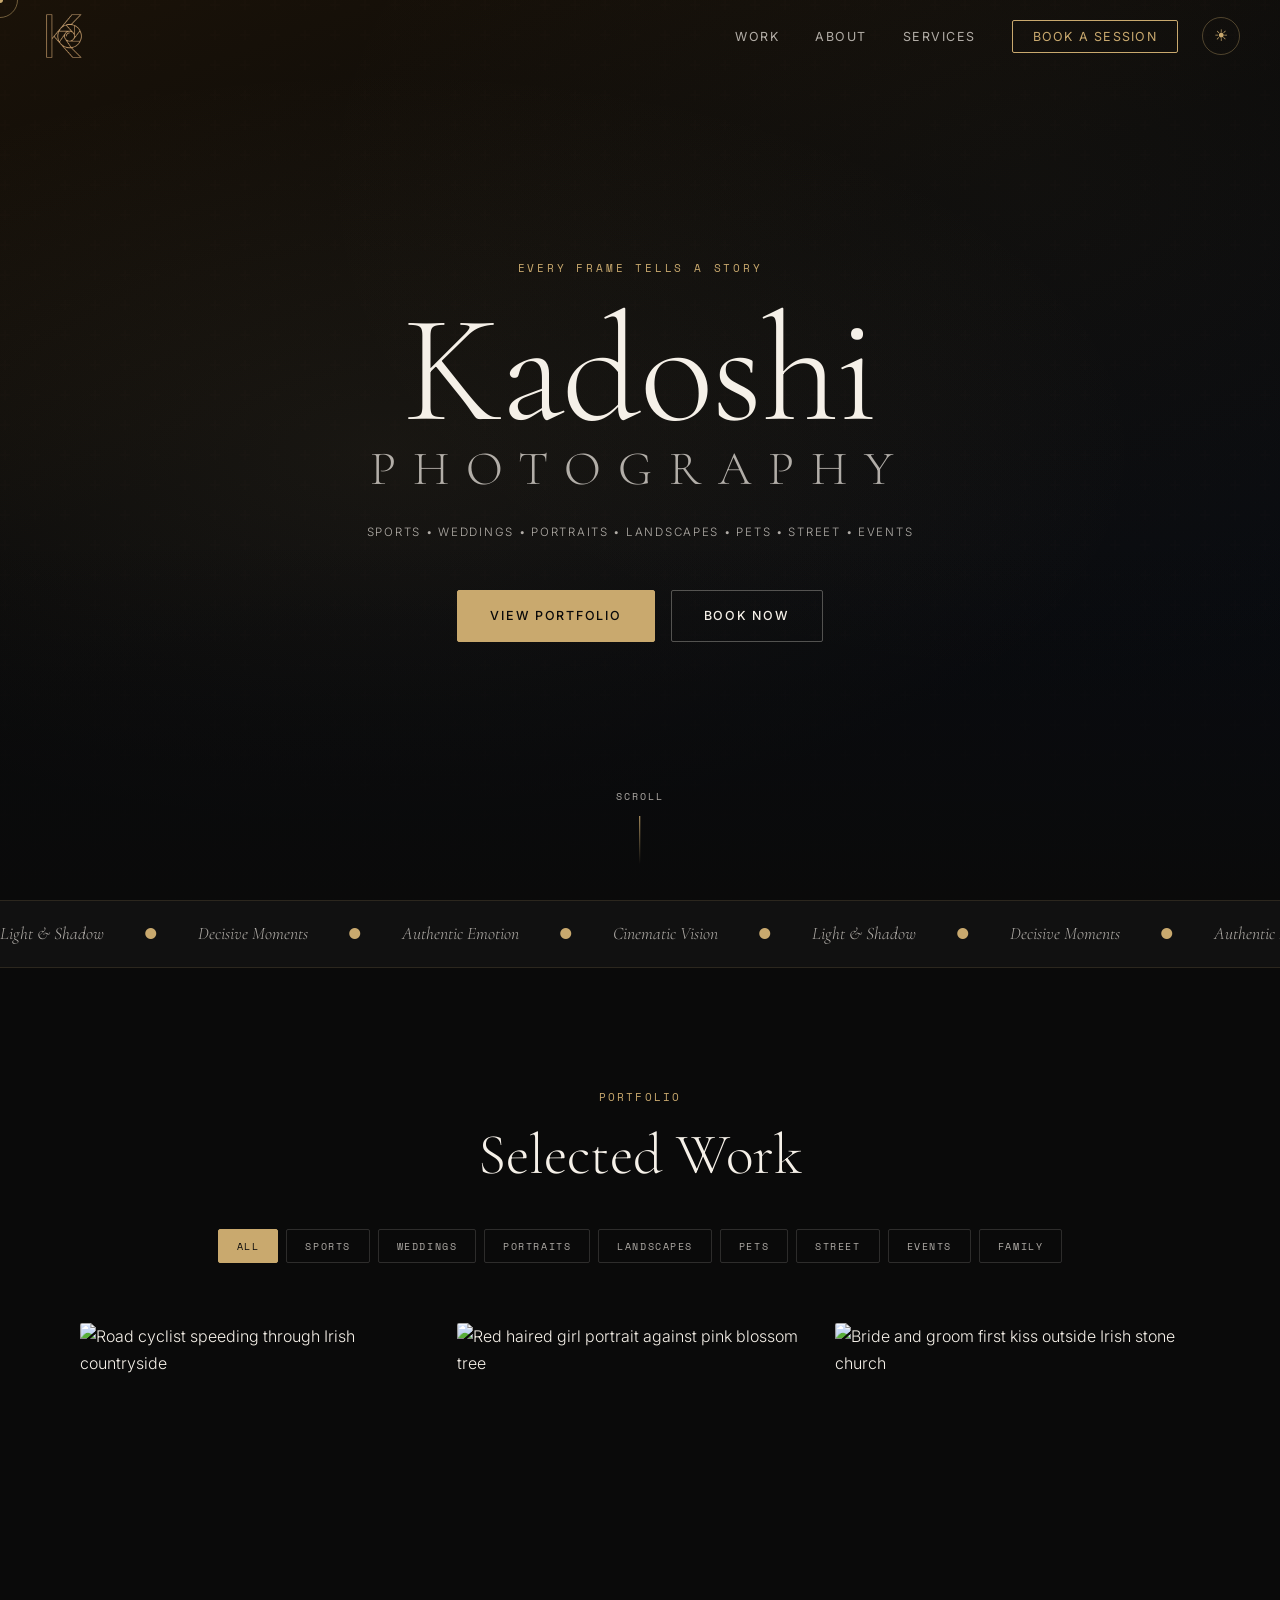
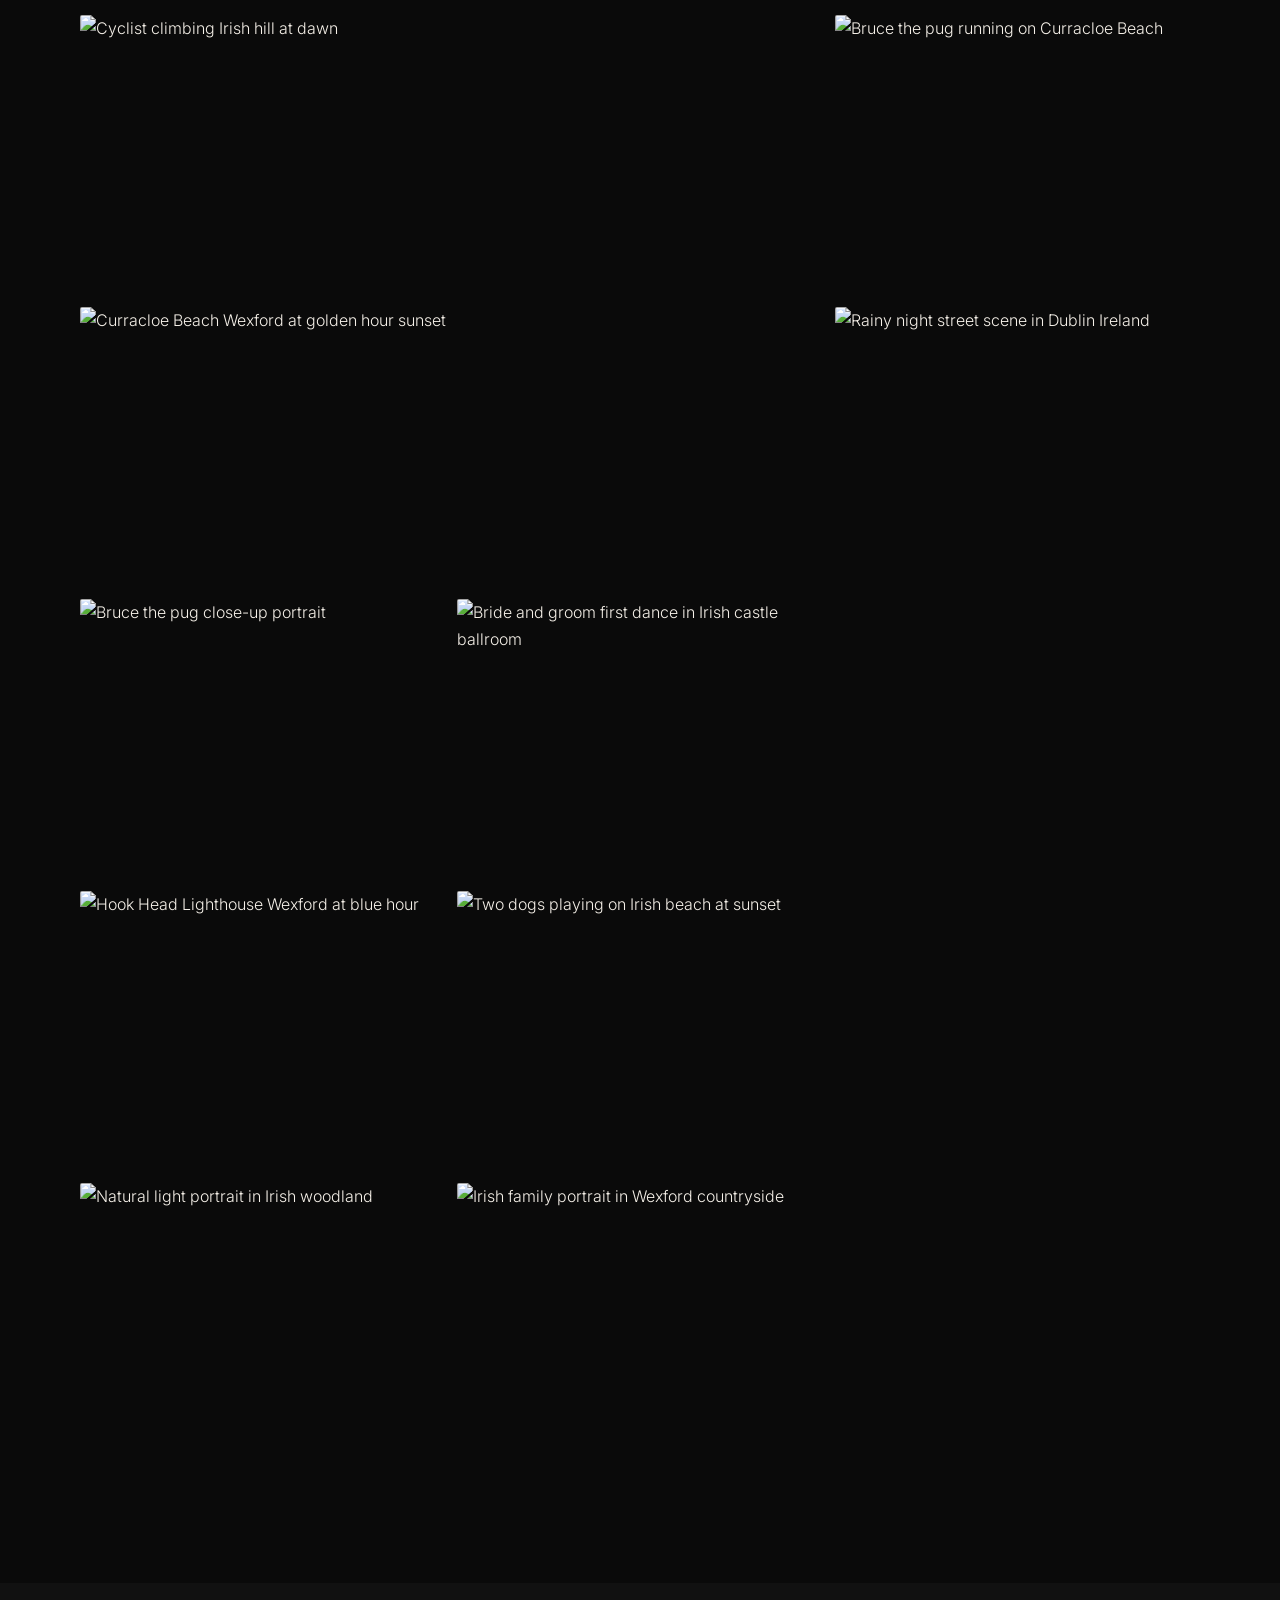
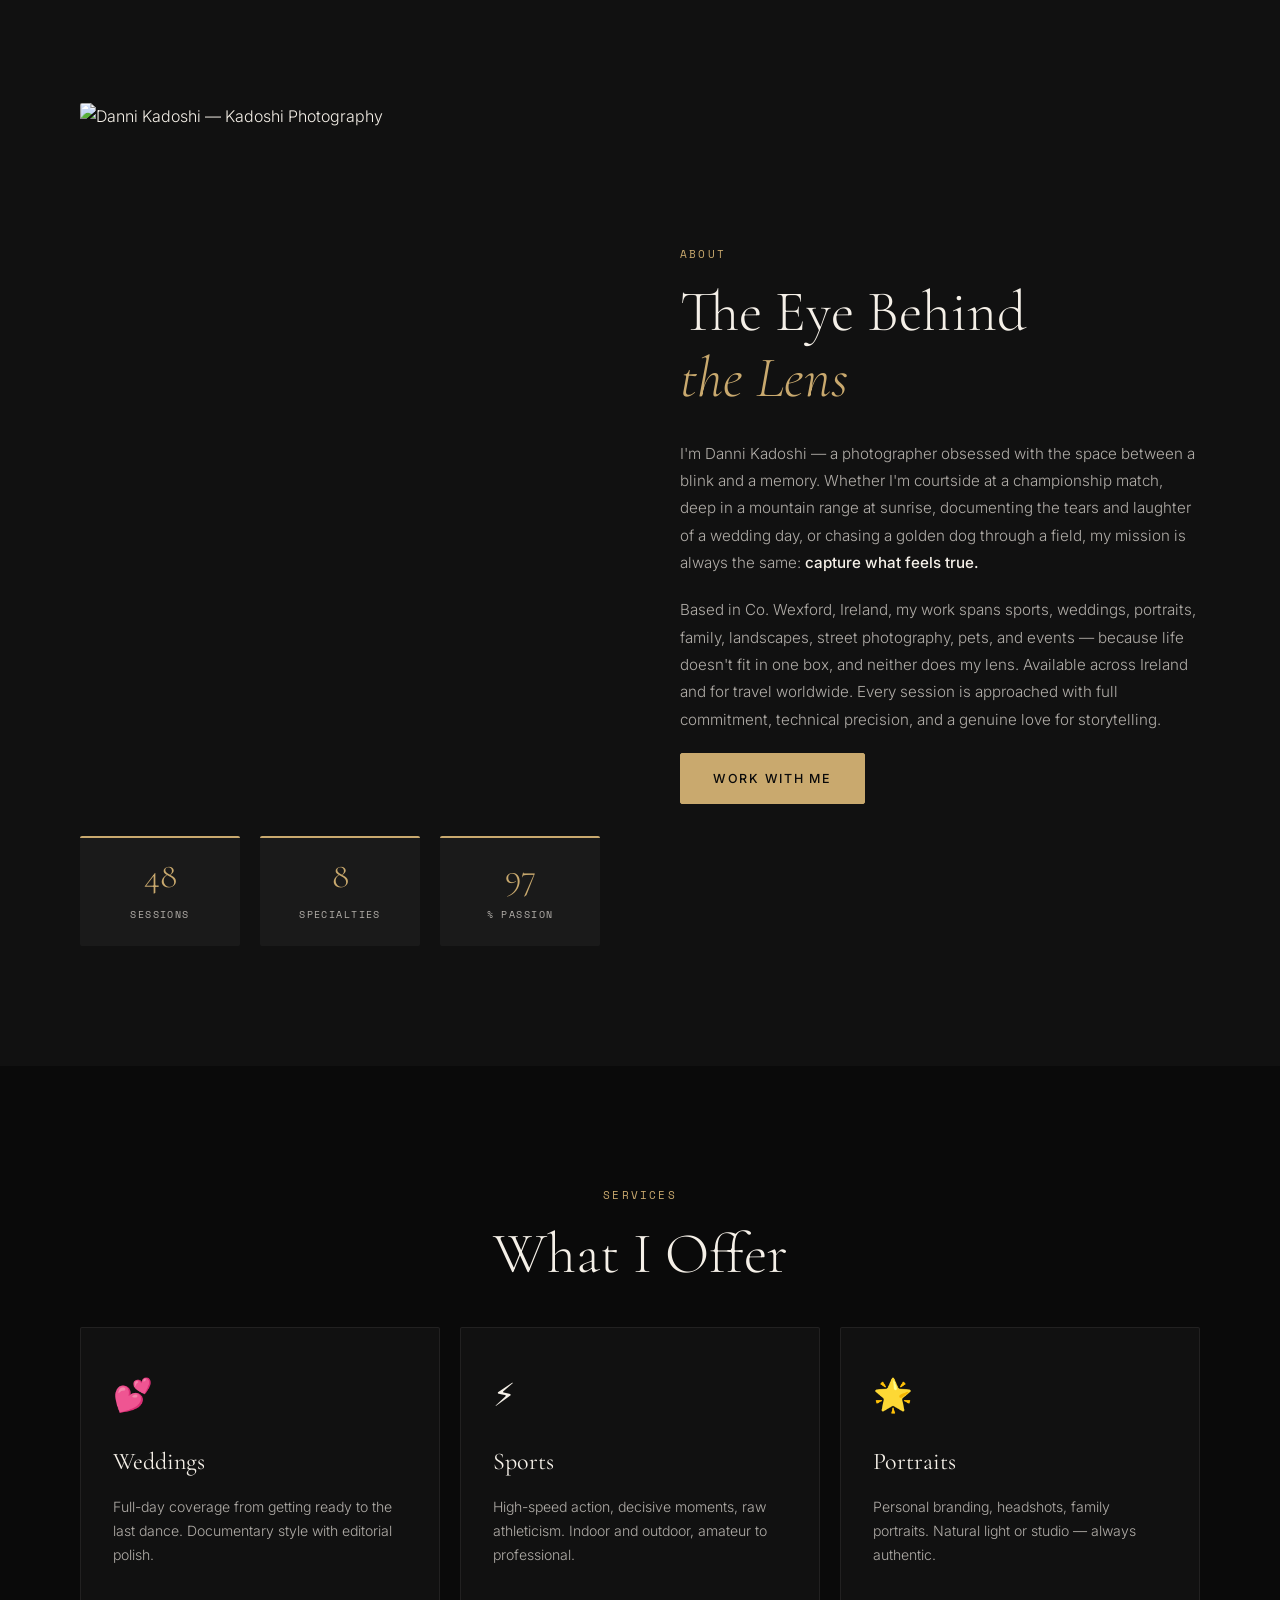
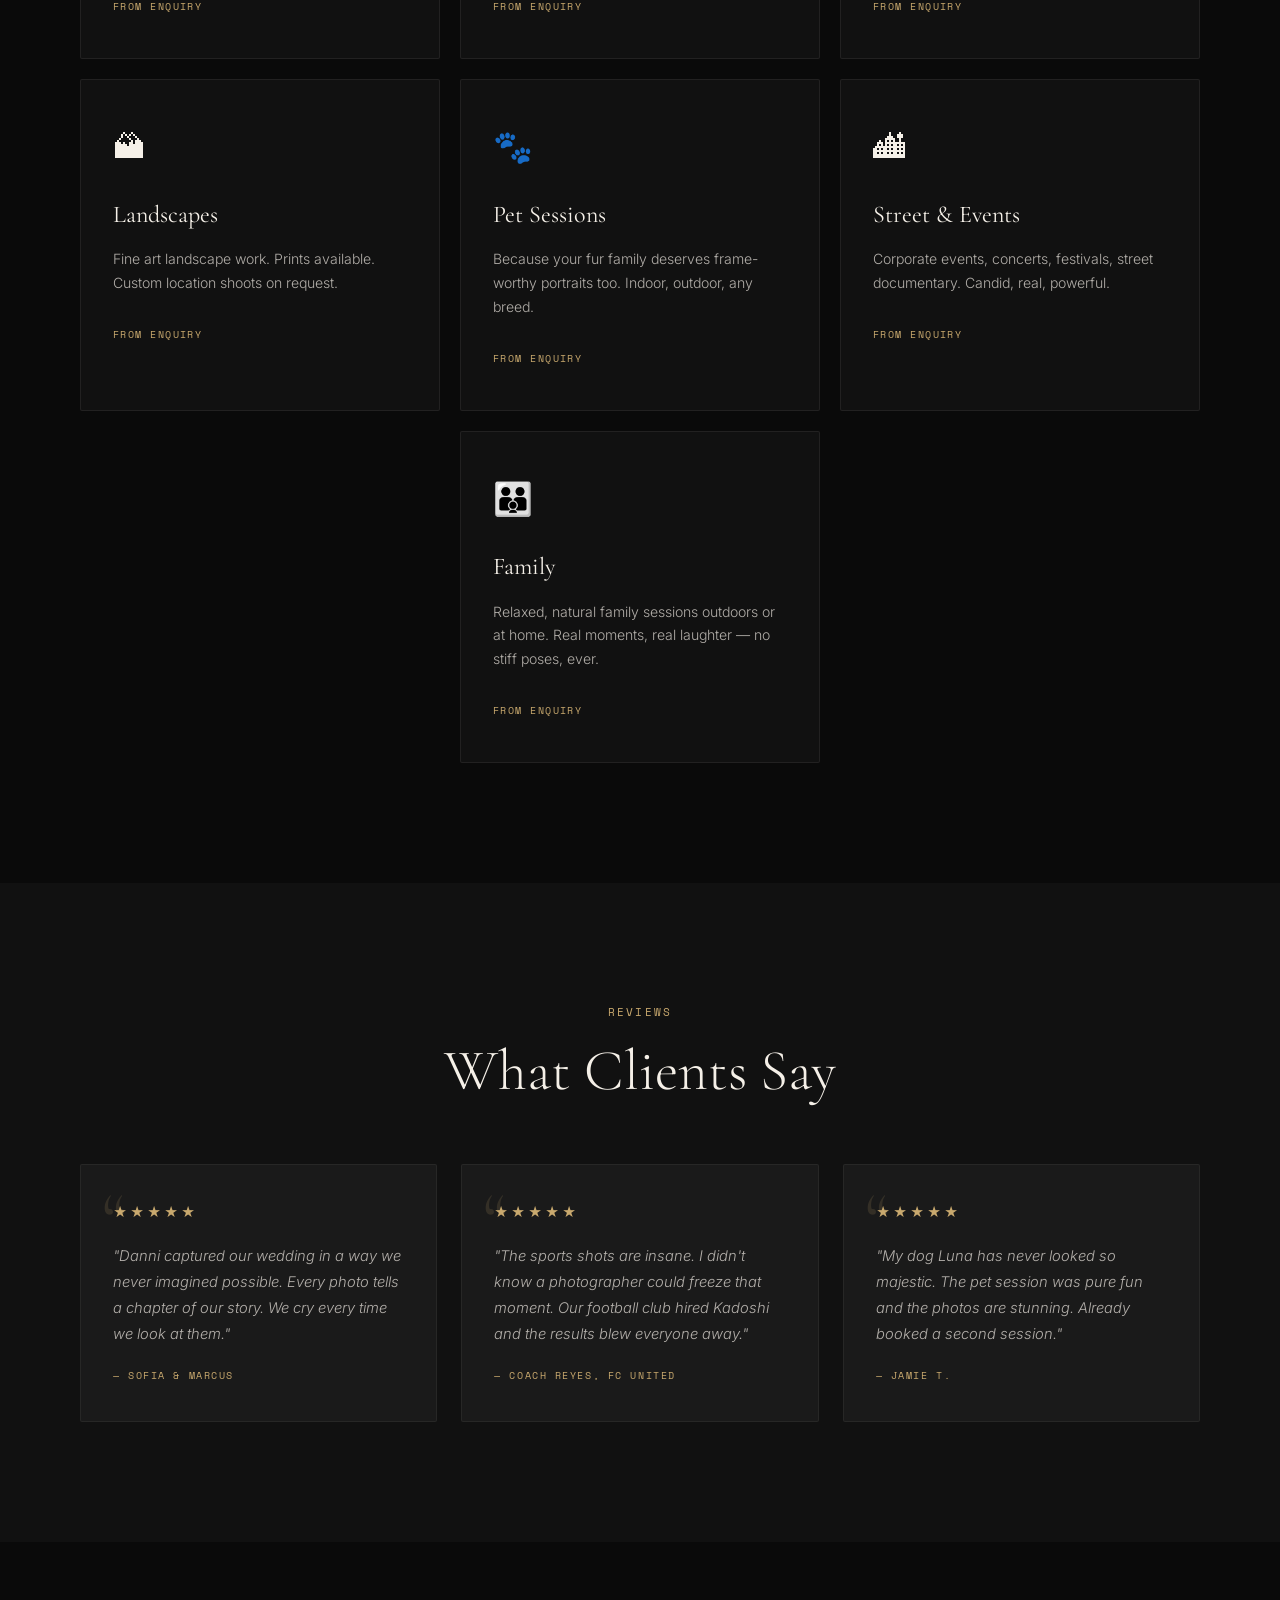
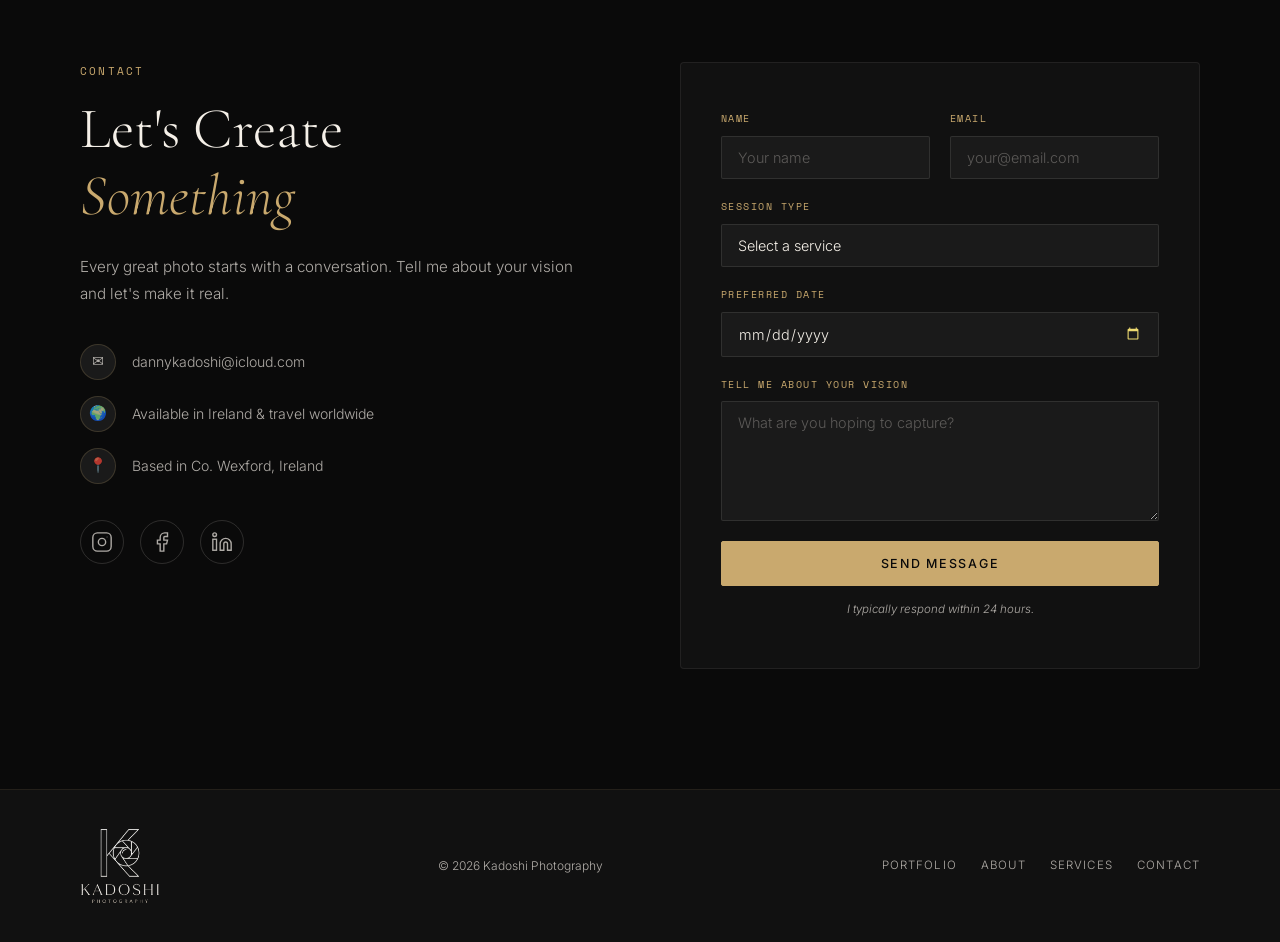
==== commit 2459dd91: "fix: filter tabs wrap on mobile, remove 'All rights reserved'" ====
--- a/index.html
+++ b/index.html
@@ -547,7 +547,7 @@
         <img src="images/logo-full-white.png" alt="Kadoshi Photography" class="footer-logo-img footer-logo-img--white">
         <img src="images/logo-full-gold.png" alt="Kadoshi Photography" class="footer-logo-img footer-logo-img--gold">
       </a>
-      <p class="footer-copy">© 2026 Kadoshi Photography. All rights reserved.</p>
+      <p class="footer-copy">© 2026 Kadoshi Photography</p>
       <nav class="footer-nav">
         <a href="#work">Portfolio</a>
         <a href="#about">About</a>
--- a/css/style.css
+++ b/css/style.css
@@ -25,7 +25,12 @@
   --ease-in-out: cubic-bezier(0.65, 0, 0.35, 1);
 }
 
-html { scroll-behavior: smooth; font-size: 16px; }
+html {
+  scroll-behavior: smooth;
+  font-size: 16px;
+  overflow-x: hidden;
+  max-width: 100%;
+}
 
 body {
   background: var(--black);
@@ -34,6 +39,7 @@
   font-weight: 300;
   line-height: 1.7;
   overflow-x: hidden;
+  max-width: 100%;
   cursor: none;
 }
 
@@ -918,6 +924,14 @@
   position: relative;
 }
 
+.lightbox-img {
+  max-width: min(900px, 90vw);
+  max-height: 82vh;
+  object-fit: contain;
+  border-radius: 2px;
+  display: block;
+}
+
 .lightbox-content .gallery-placeholder {
   width: min(800px, 85vw);
   aspect-ratio: 4/3;
@@ -1031,8 +1045,8 @@
   .cursor-dot, .cursor-ring { display: none; }
 
   /* Nav */
-  .nav { padding: 0 16px; }
-  .nav-right { gap: 8px; }
+  .nav { padding: 0 20px; }
+  .nav-right { gap: 6px; }
   .nav-toggle { display: flex; }
   .nav-logo-img { height: 38px; }
 
@@ -1077,17 +1091,14 @@
   .hero-sub   { font-size: 0.62rem; letter-spacing: 0.1em; padding: 0 12px; }
   .hero-actions { gap: 12px; }
 
-  /* Filter tabs — horizontal scroll on mobile */
+  /* Filter tabs — wrap into rows on mobile */
   .filter-tabs {
-    flex-wrap: nowrap;
-    overflow-x: auto;
-    justify-content: flex-start;
-    padding-bottom: 8px;
-    -webkit-overflow-scrolling: touch;
-    scrollbar-width: none;
+    flex-wrap: wrap;
+    justify-content: center;
+    gap: 8px;
+    overflow-x: unset;
   }
-  .filter-tabs::-webkit-scrollbar { display: none; }
-  .filter-btn { flex-shrink: 0; }
+  .filter-btn { font-size: 0.7rem; padding: 6px 14px; }
 
   /* Gallery */
   .gallery-grid {
@@ -1106,9 +1117,34 @@
   .stat-label     { font-size: 0.55rem; }
   .about-photo-img { aspect-ratio: auto; height: auto; max-height: none; }
 
-  /* Services */
-  .services-grid  { grid-template-columns: 1fr; }
-  .service-card   { padding: 28px 24px; }
+  /* Services — 2 cards per row on mobile */
+  .services-grid  { grid-template-columns: 1fr 1fr; gap: 12px; }
+  .service-card   { padding: 20px 16px; }
+  .service-card h3 { font-size: 1.15rem; }
+  .service-card p  { font-size: 0.8rem; margin-bottom: 16px; }
+  .service-icon    { font-size: 1.5rem; margin-bottom: 12px; }
+
+  /* Lightbox — column layout, info below image */
+  .lightbox {
+    flex-direction: column;
+    justify-content: flex-start;
+    overflow-y: auto;
+    padding: 52px 0 24px;
+  }
+  .lightbox-content { max-width: 100vw; max-height: none; }
+  .lightbox-img { max-width: 96vw; max-height: 56vh; }
+  .lightbox-info {
+    position: static;
+    transform: none;
+    left: auto;
+    bottom: auto;
+    padding: 16px 20px 4px;
+    width: 100%;
+  }
+  .lightbox-nav { top: auto; bottom: 8px; transform: none; }
+  .lightbox-nav:hover { transform: none; }
+  .lightbox-prev { left: 20px; }
+  .lightbox-next { right: 20px; }
 
   /* Testimonials */
   .testimonial-grid  { grid-template-columns: 1fr; }
@@ -1120,7 +1156,7 @@
   .contact-form   { padding: 28px 20px; }
 
   /* Scroll to top */
-  .scroll-top { bottom: 20px; right: 16px; width: 40px; height: 40px; }
+  .scroll-top { bottom: 20px; right: 20px; width: 40px; height: 40px; }
 
   /* Footer */
   .footer-inner   { flex-direction: column; align-items: center; text-align: center; gap: 16px; }
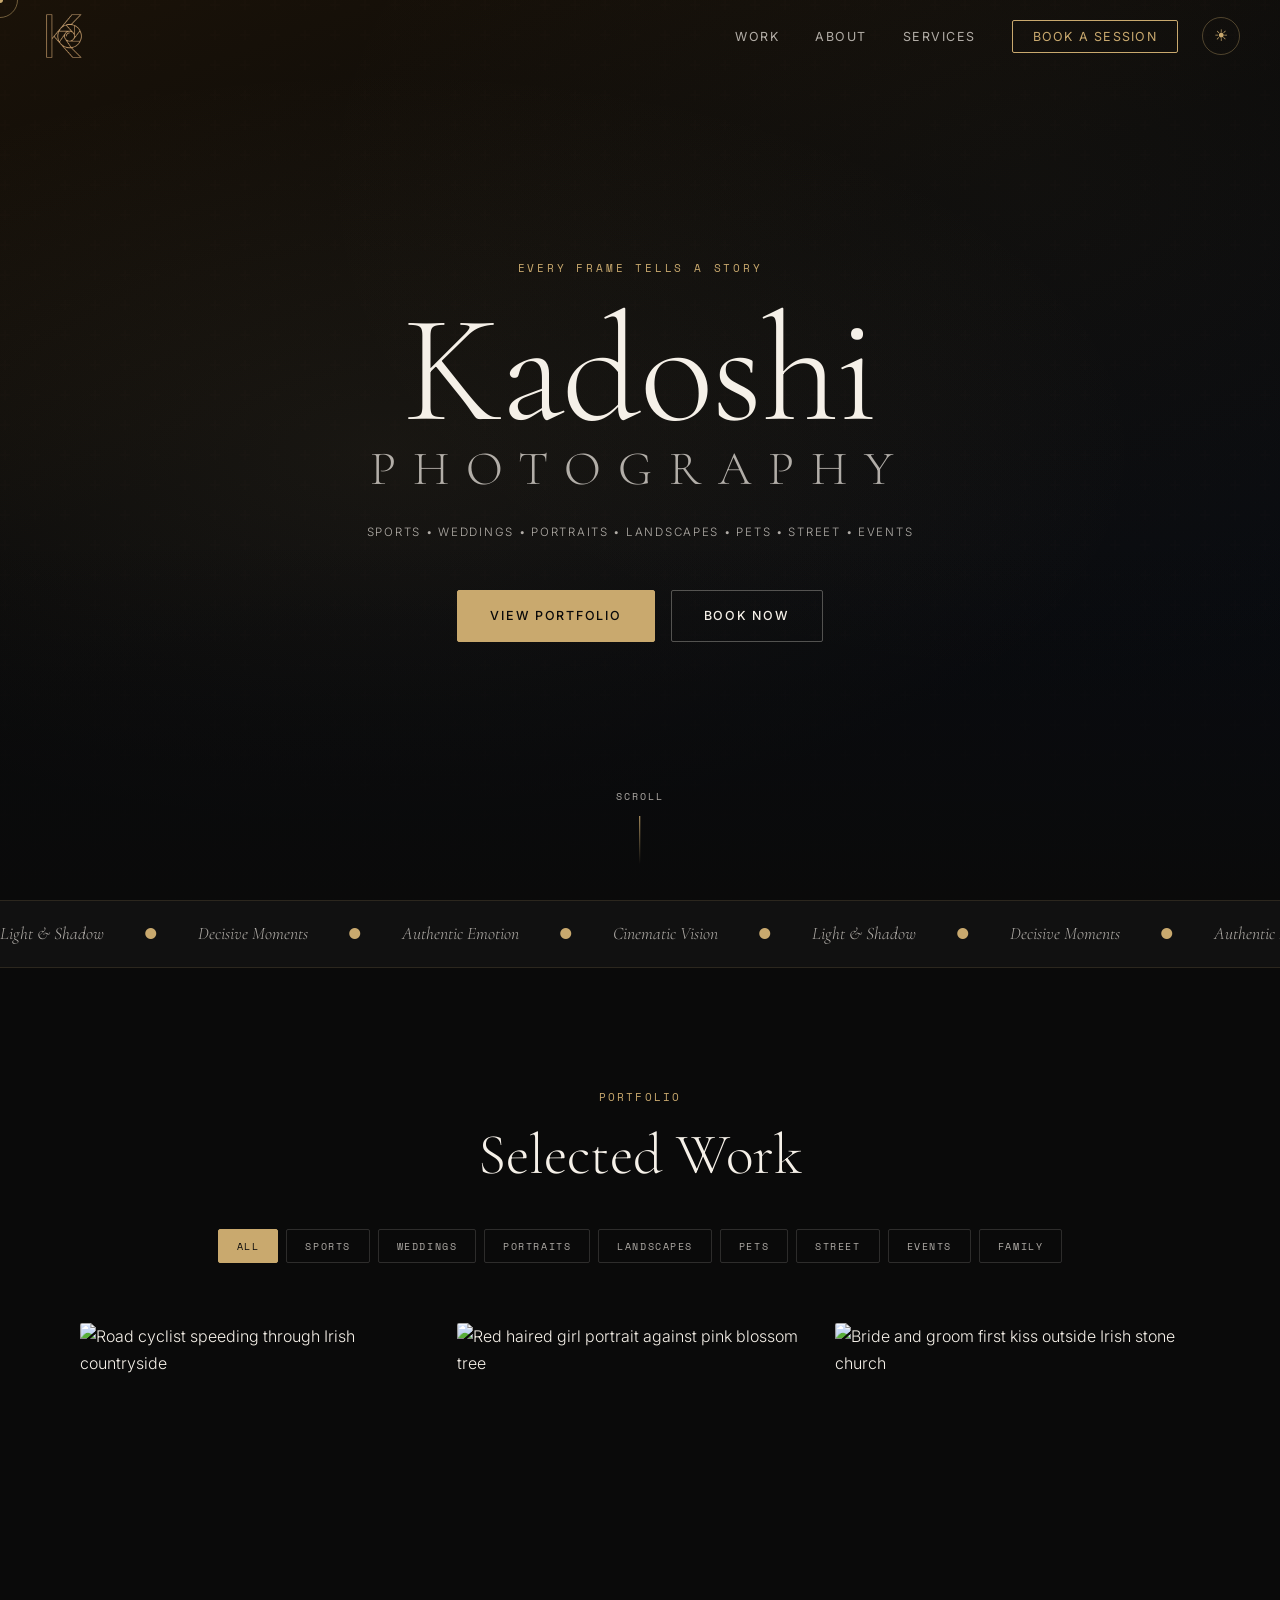
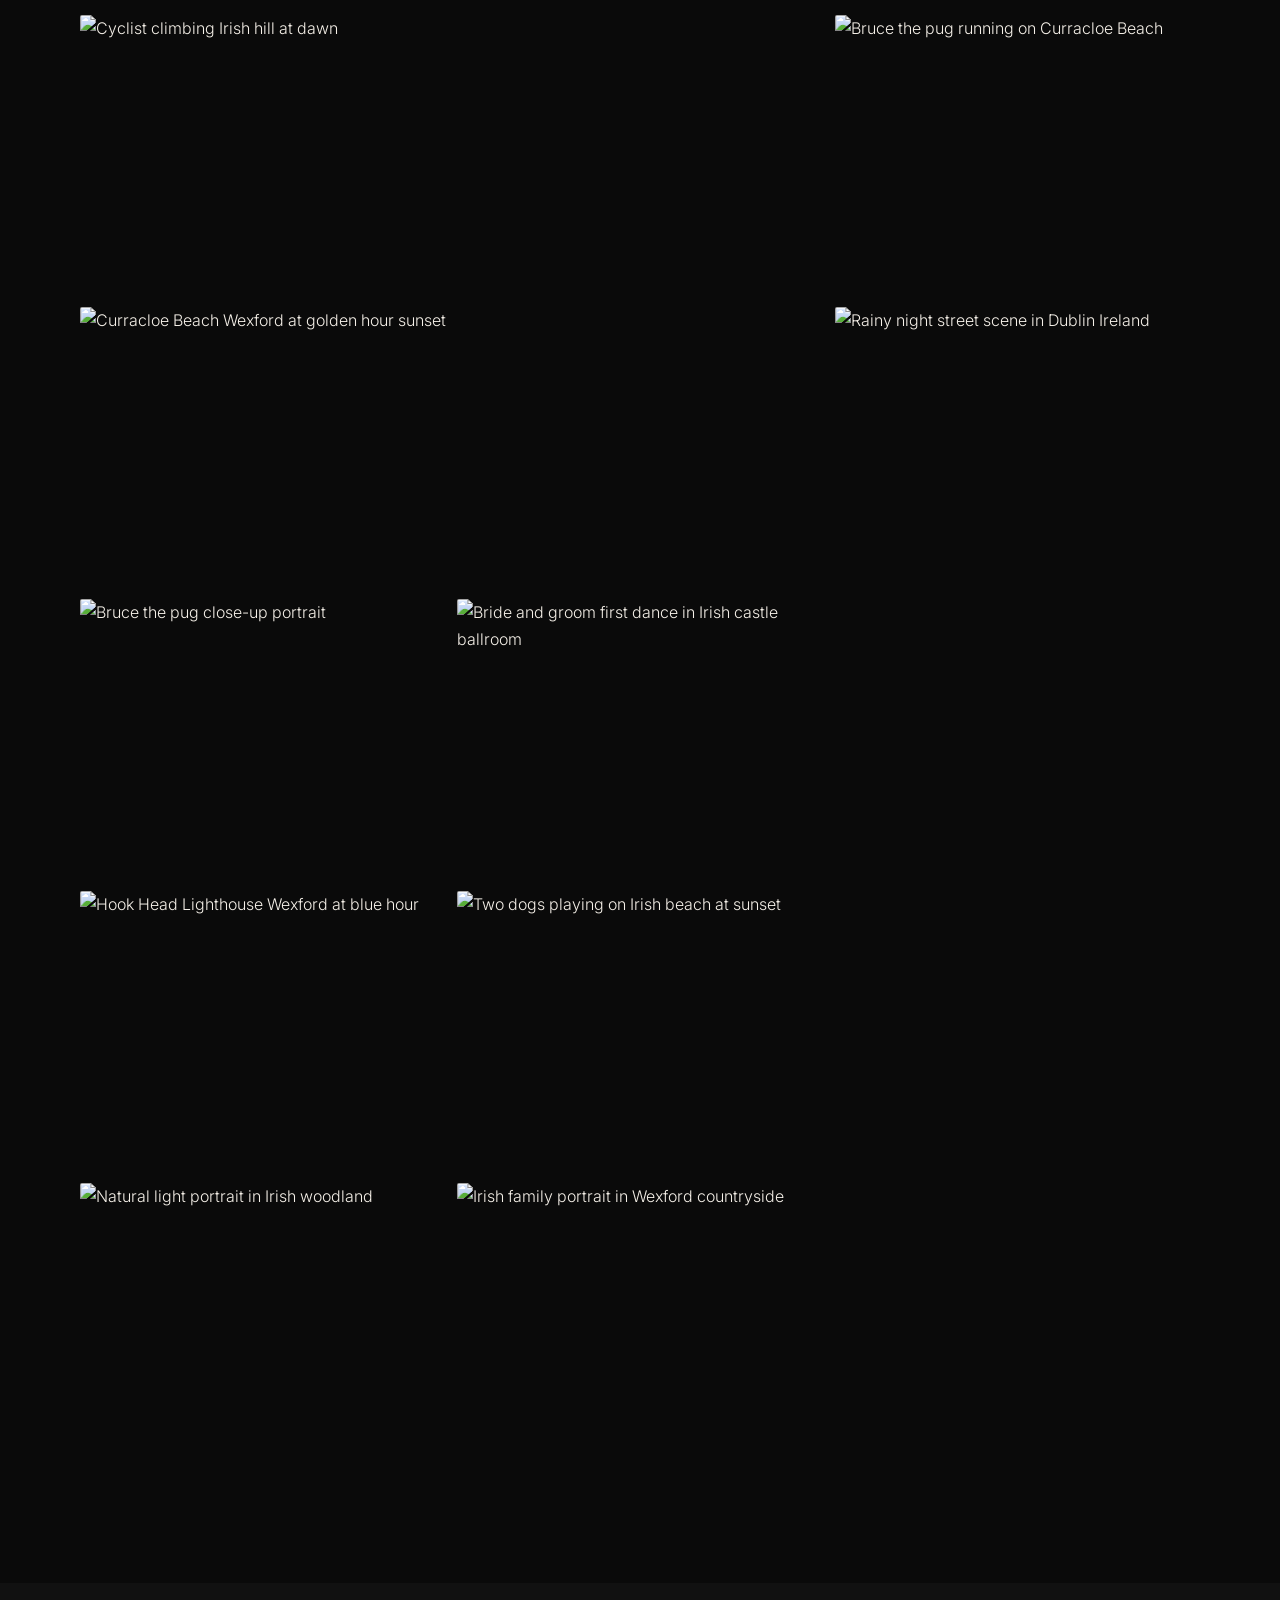
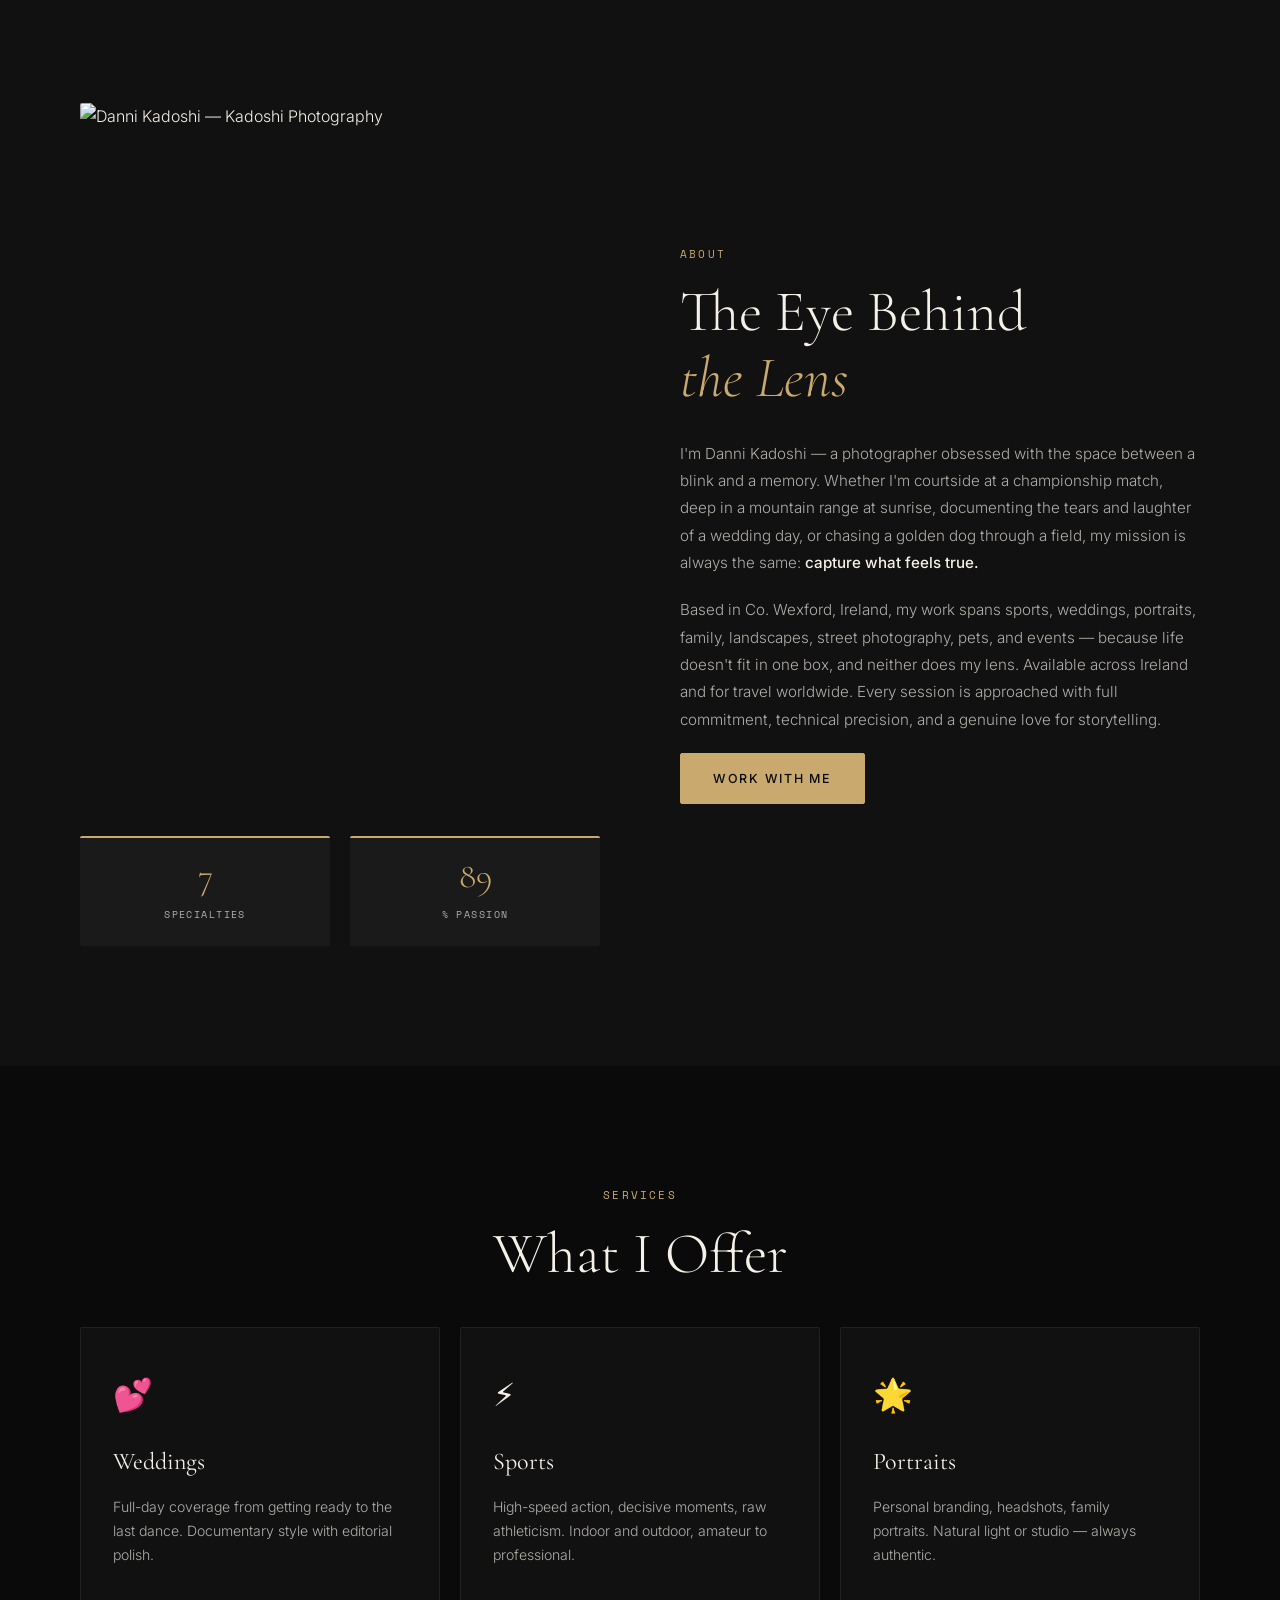
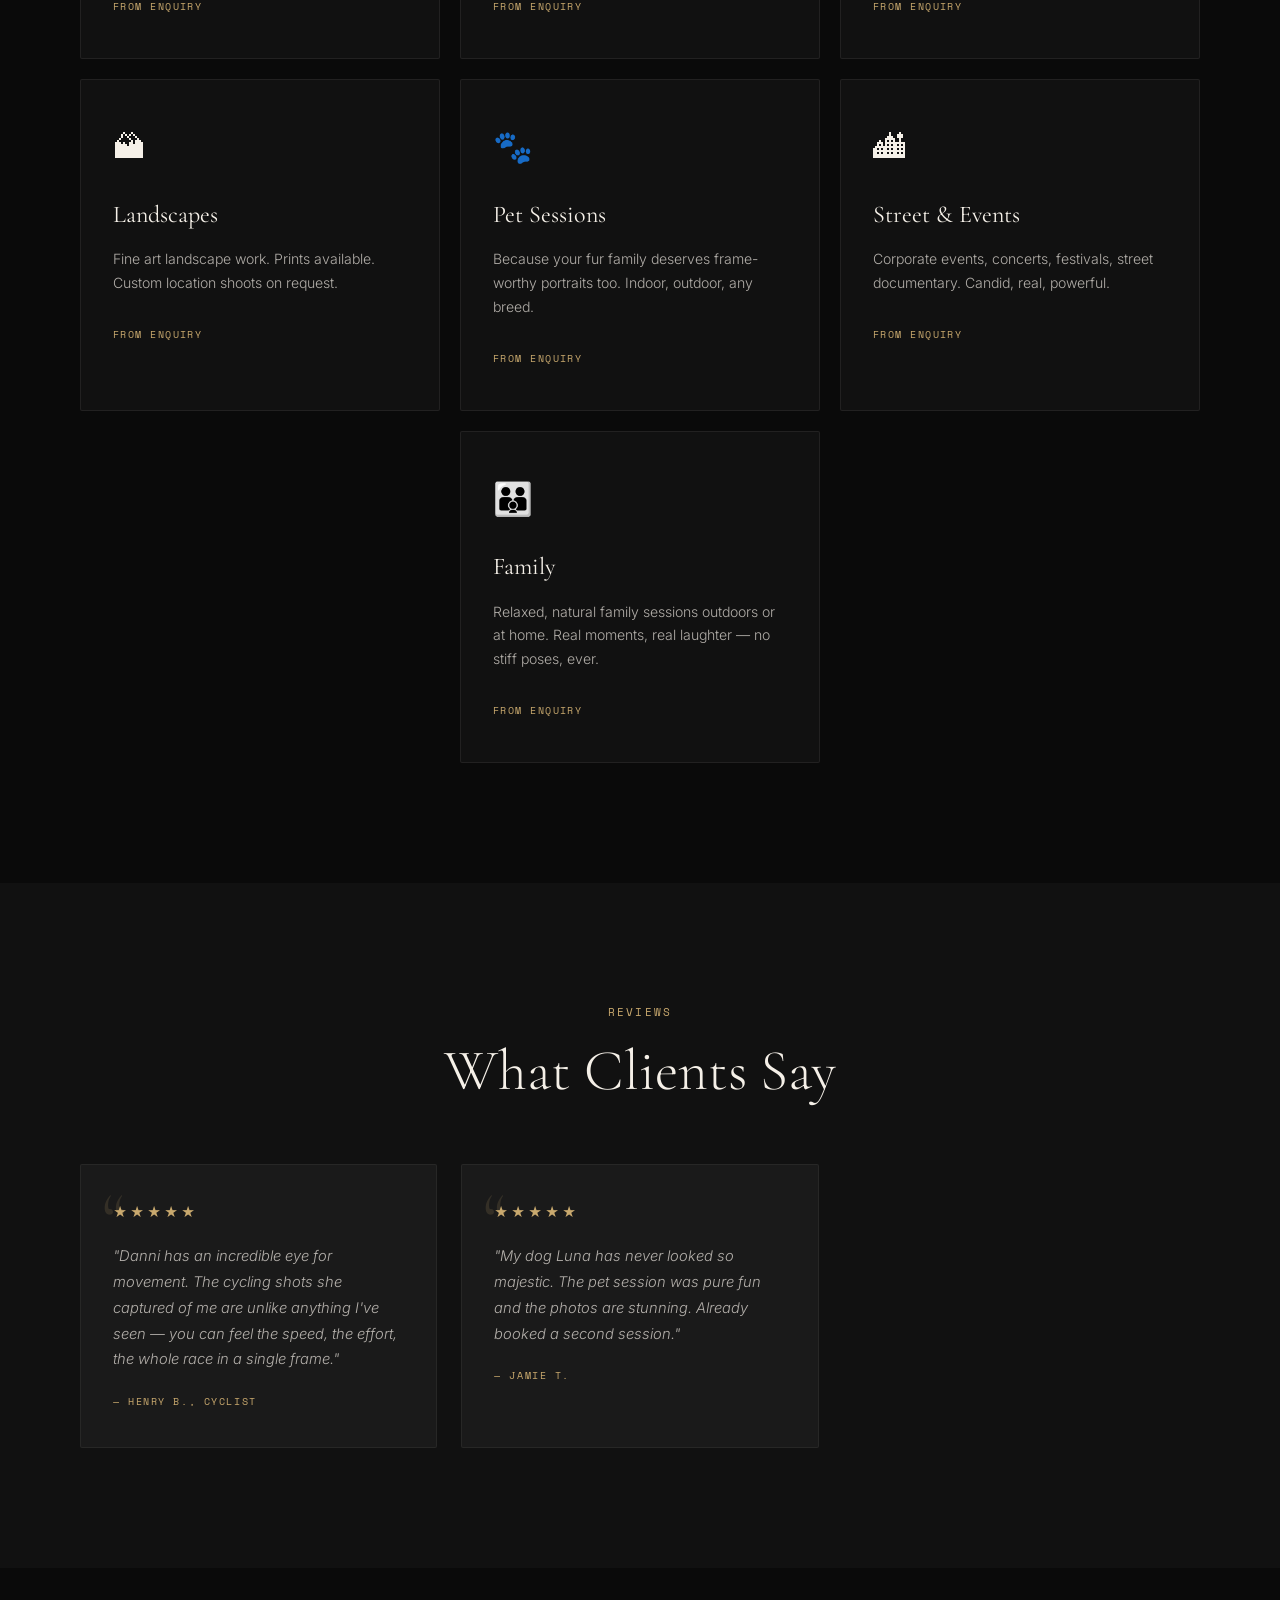
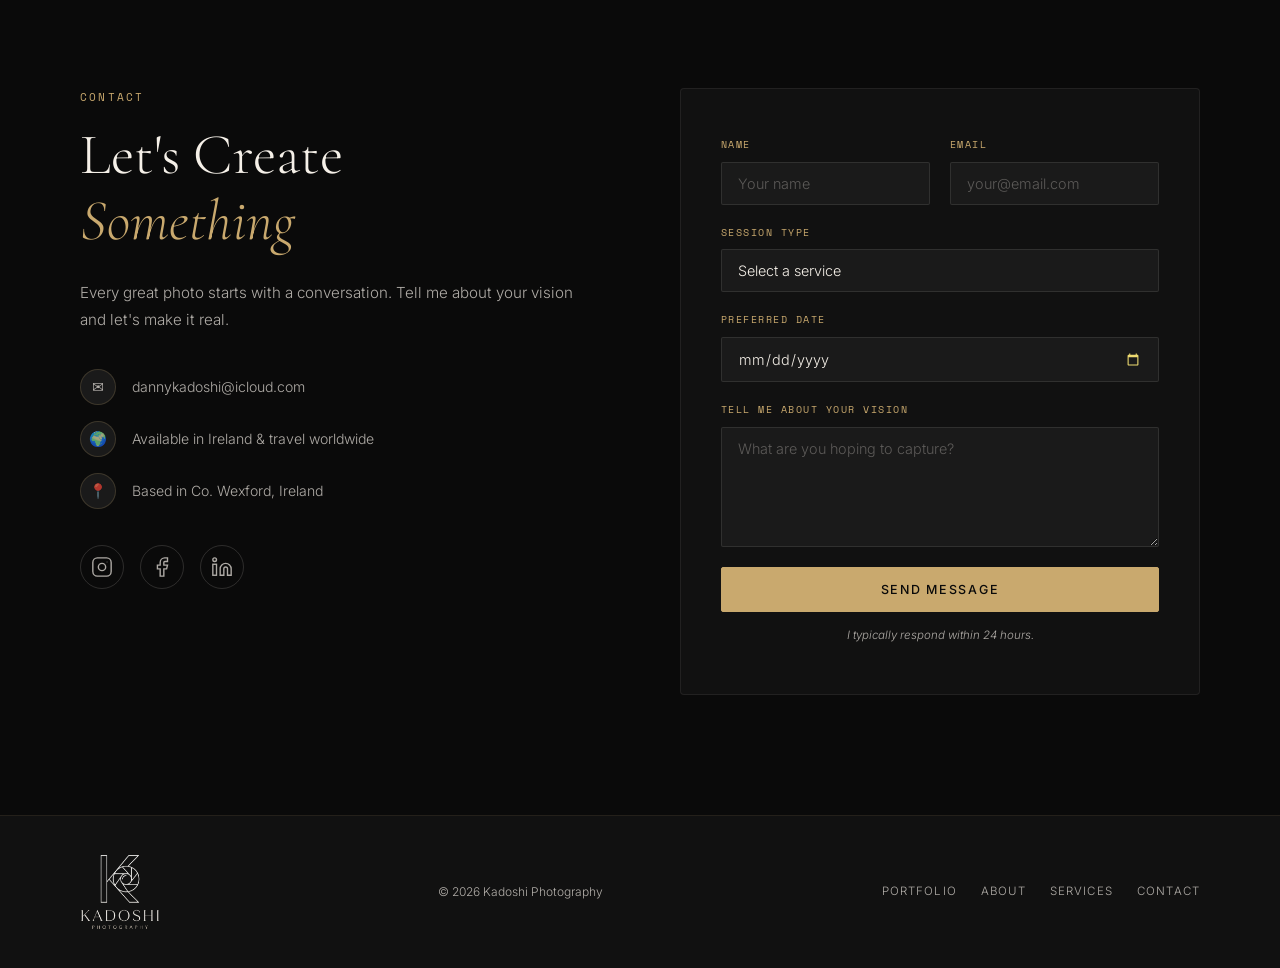
==== commit a043ce76: "content: honest about section, real testimonials, Zeus renamed, updated SEO description" ====
--- a/index.html
+++ b/index.html
@@ -9,7 +9,7 @@
 
   <!-- Primary SEO -->
   <title>Kadoshi Photography | Co. Wexford, Ireland</title>
-  <meta name="description" content="Kadoshi Photography — professional photographer based in Co. Wexford, Ireland. Specialising in weddings, sports, portraits, landscapes, pets, street and events. Available across Ireland and worldwide.">
+  <meta name="description" content="Kadoshi Photography — photographer based in Co. Wexford, Ireland. Capturing weddings, sports, portraits, landscapes, pets, street and events with passion and an eye for the real moment.">
   <meta name="keywords" content="photographer Wexford, wedding photographer Ireland, sports photographer Wexford, portrait photographer Ireland, pet photographer Wexford, event photographer Ireland, landscape photography Ireland, Kadoshi Photography, Danni Kadoshi">
   <meta name="author" content="Danni Kadoshi">
   <meta name="robots" content="index, follow">
@@ -301,7 +301,7 @@
 
         <!-- Pets 2 -->
         <div class="gallery-item reveal-item wide" data-category="pets" data-index="10"
-          data-story="Bruce and his best mate, reunited for a sunset session at Curracloe. Bruce — my pug — runs like he owns every beach in Wexford. Within seconds they were chasing waves like the ocean was personally put there for them. Animals understand something about joy that we've largely forgotten.">
+          data-story="Bruce and Zeus, reunited for a sunset session at Curracloe. Bruce — my pug — runs like he owns every beach in Wexford. Within seconds he and Zeus were chasing waves like the ocean was personally put there for them. Animals understand something about joy that we've largely forgotten.">
           <img src="images/pet-dogs-sunset.png" alt="Two dogs playing on Irish beach at sunset">
           <div class="gallery-overlay">
             <p class="gallery-cat">Pets</p>
@@ -342,10 +342,6 @@
           <div class="about-accent-line"></div>
         </div>
         <div class="about-stats">
-          <div class="stat">
-            <span class="stat-num" data-target="50">0</span>
-            <span class="stat-label">Sessions</span>
-          </div>
           <div class="stat">
             <span class="stat-num" data-target="8">0</span>
             <span class="stat-label">Specialties</span>
@@ -447,14 +443,8 @@
 
         <div class="testimonial-card reveal-item">
           <div class="stars">&#9733;&#9733;&#9733;&#9733;&#9733;</div>
-          <p class="testimonial-text">"Danni captured our wedding in a way we never imagined possible. Every photo tells a chapter of our story. We cry every time we look at them."</p>
-          <p class="testimonial-author">— Sofia &amp; Marcus</p>
-        </div>
-
-        <div class="testimonial-card reveal-item">
-          <div class="stars">&#9733;&#9733;&#9733;&#9733;&#9733;</div>
-          <p class="testimonial-text">"The sports shots are insane. I didn't know a photographer could freeze that moment. Our football club hired Kadoshi and the results blew everyone away."</p>
-          <p class="testimonial-author">— Coach Reyes, FC United</p>
+          <p class="testimonial-text">"Danni has an incredible eye for movement. The cycling shots she captured of me are unlike anything I've seen — you can feel the speed, the effort, the whole race in a single frame."</p>
+          <p class="testimonial-author">— Henry B., cyclist</p>
         </div>
 
         <div class="testimonial-card reveal-item">
--- a/css/style.css
+++ b/css/style.css
@@ -550,7 +550,7 @@
 
 .about-stats {
   display: grid;
-  grid-template-columns: repeat(3, 1fr);
+  grid-template-columns: repeat(2, 1fr);
   gap: 20px;
 }
 
@@ -1111,7 +1111,7 @@
   .about-grid     { grid-template-columns: 1fr; gap: 40px; }
   .about-visual   { order: 2; }
   .about-content  { order: 1; }
-  .about-stats    { grid-template-columns: repeat(3, 1fr); gap: 12px; }
+  .about-stats    { grid-template-columns: repeat(2, 1fr); gap: 12px; }
   .stat           { padding: 14px 8px; }
   .stat-num       { font-size: 1.6rem; }
   .stat-label     { font-size: 0.55rem; }
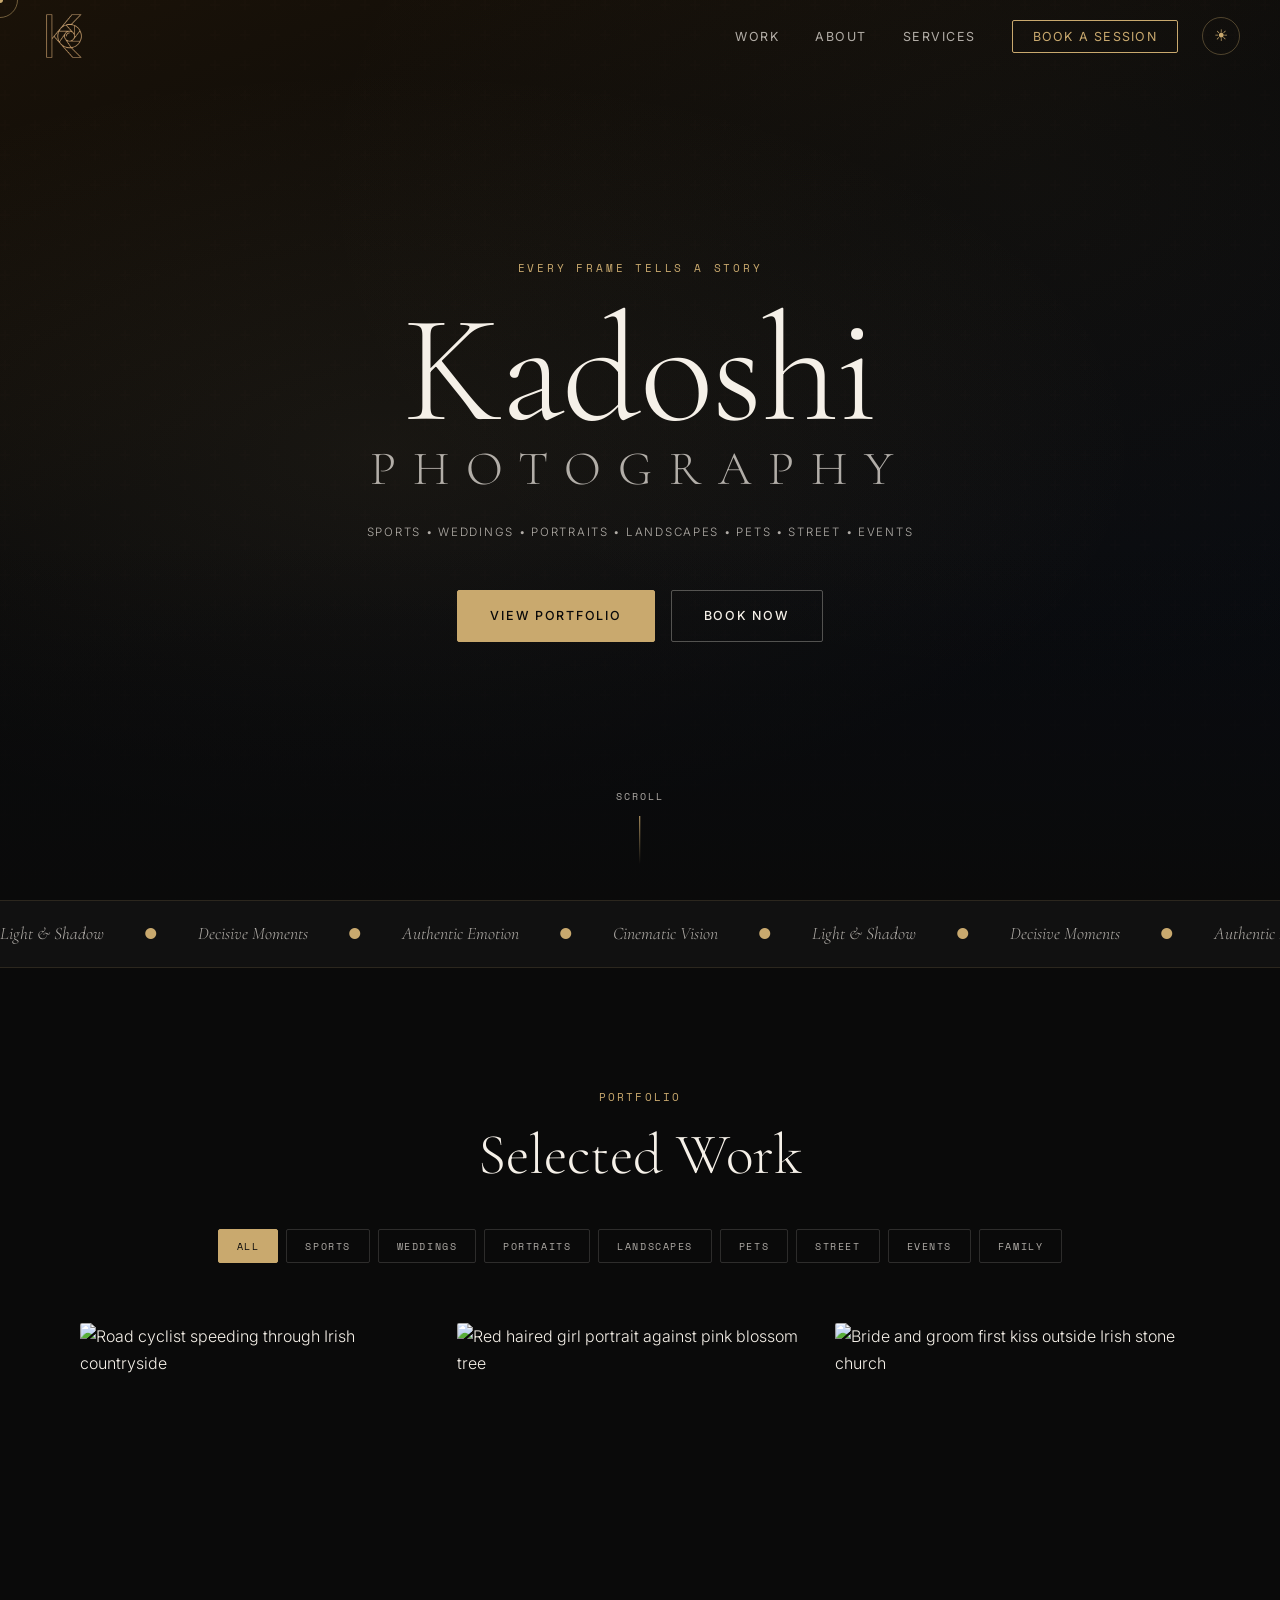
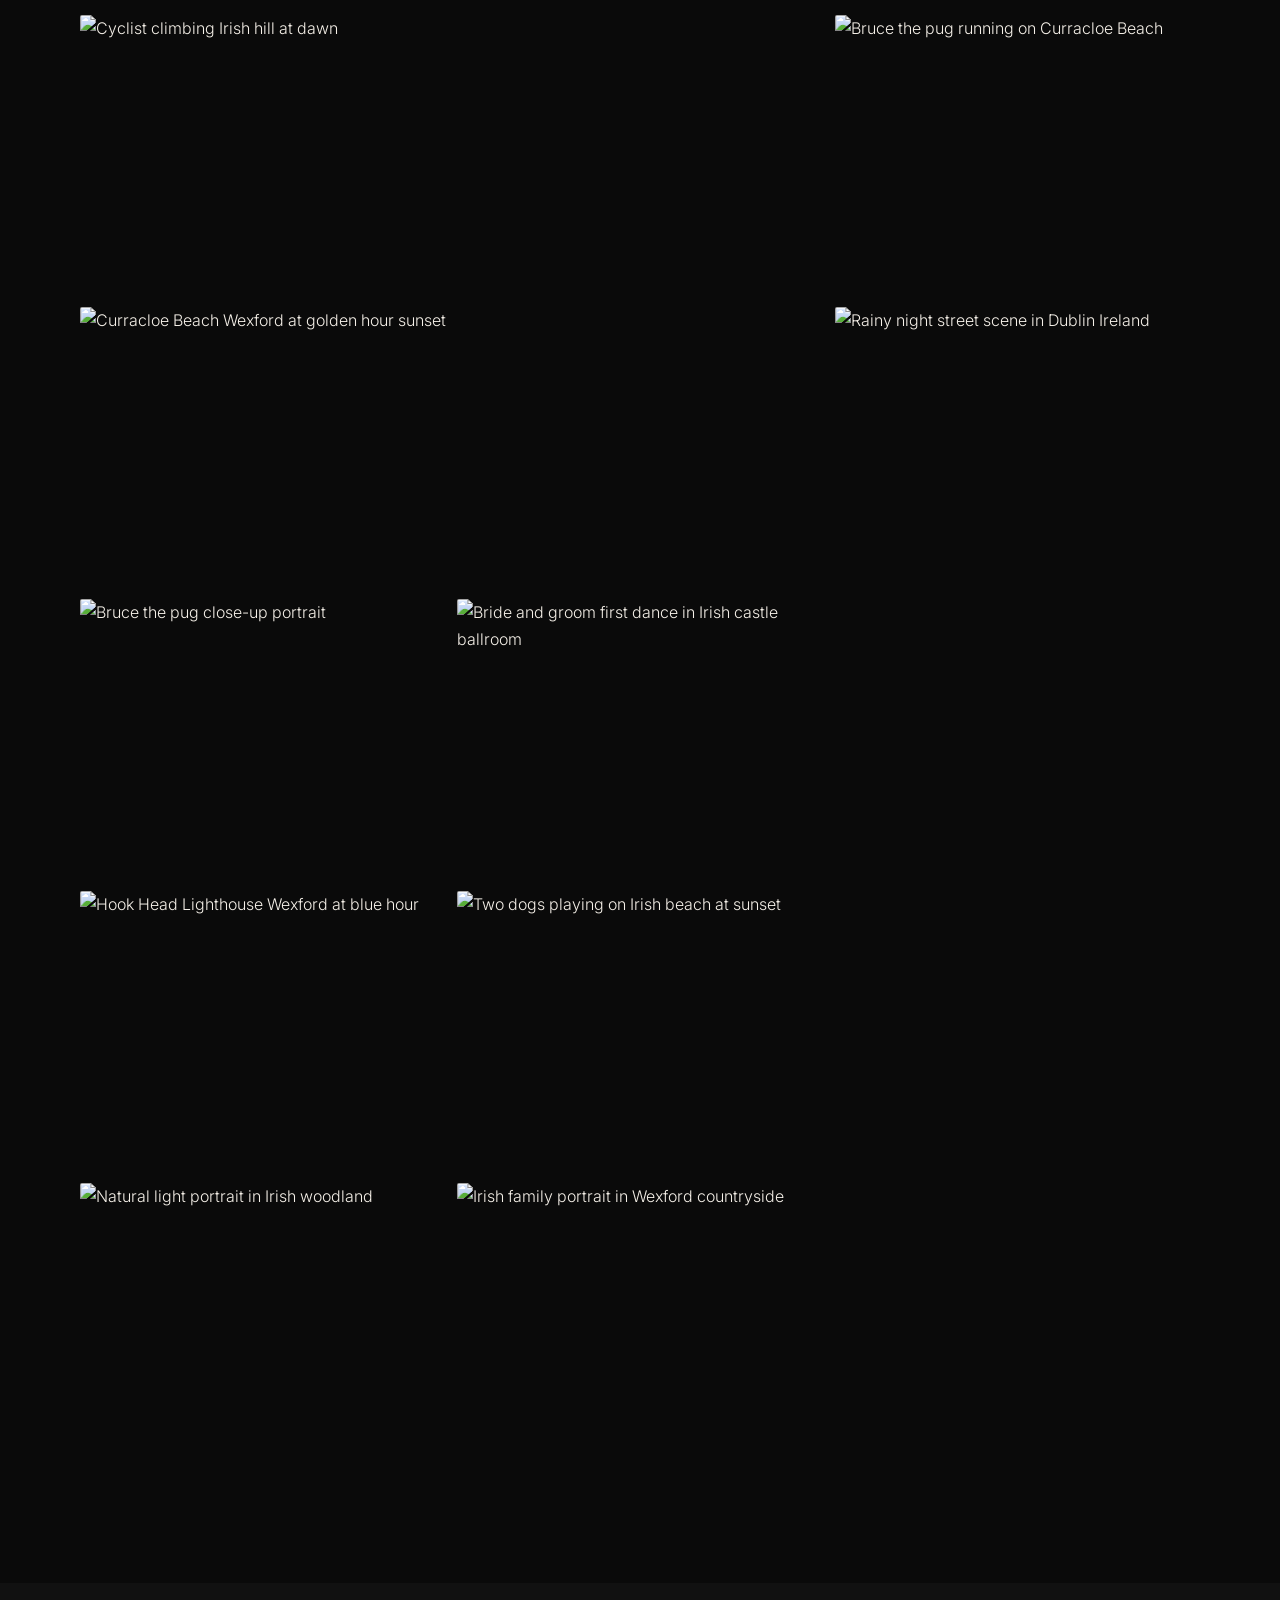
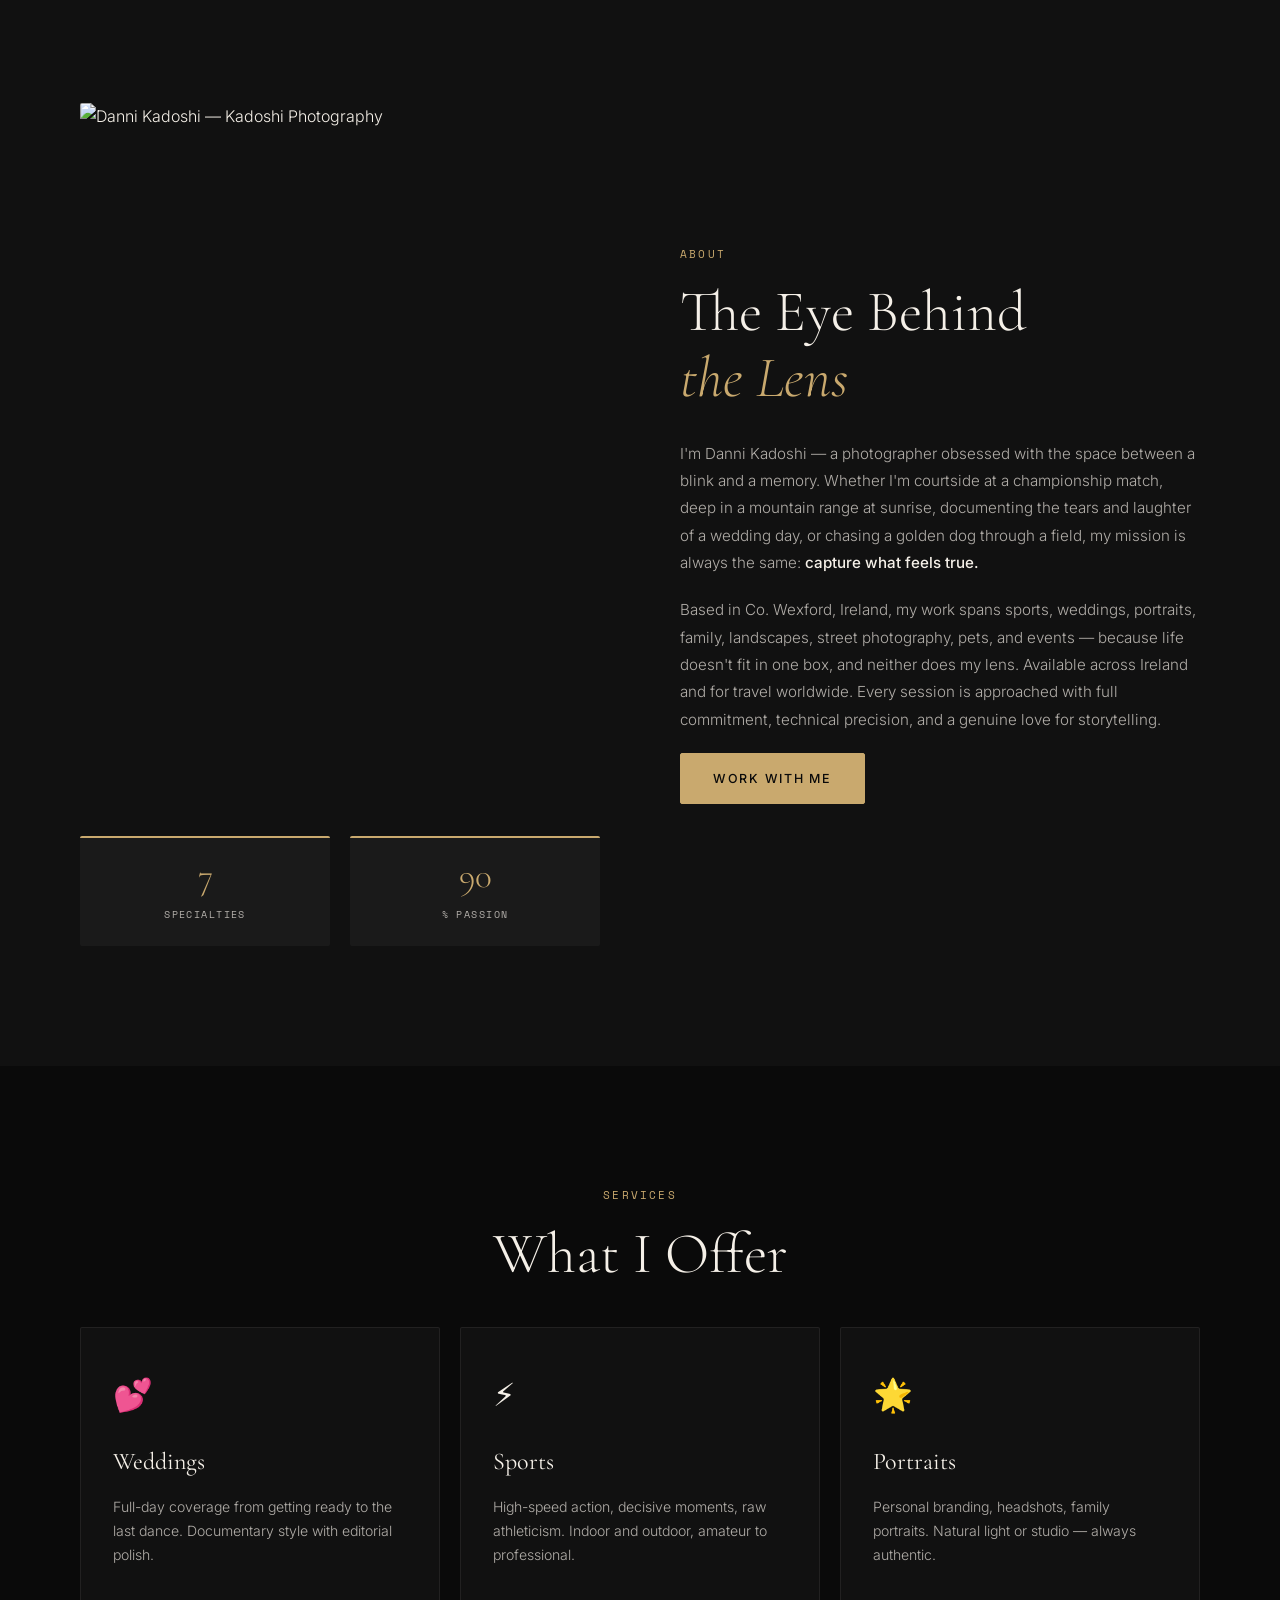
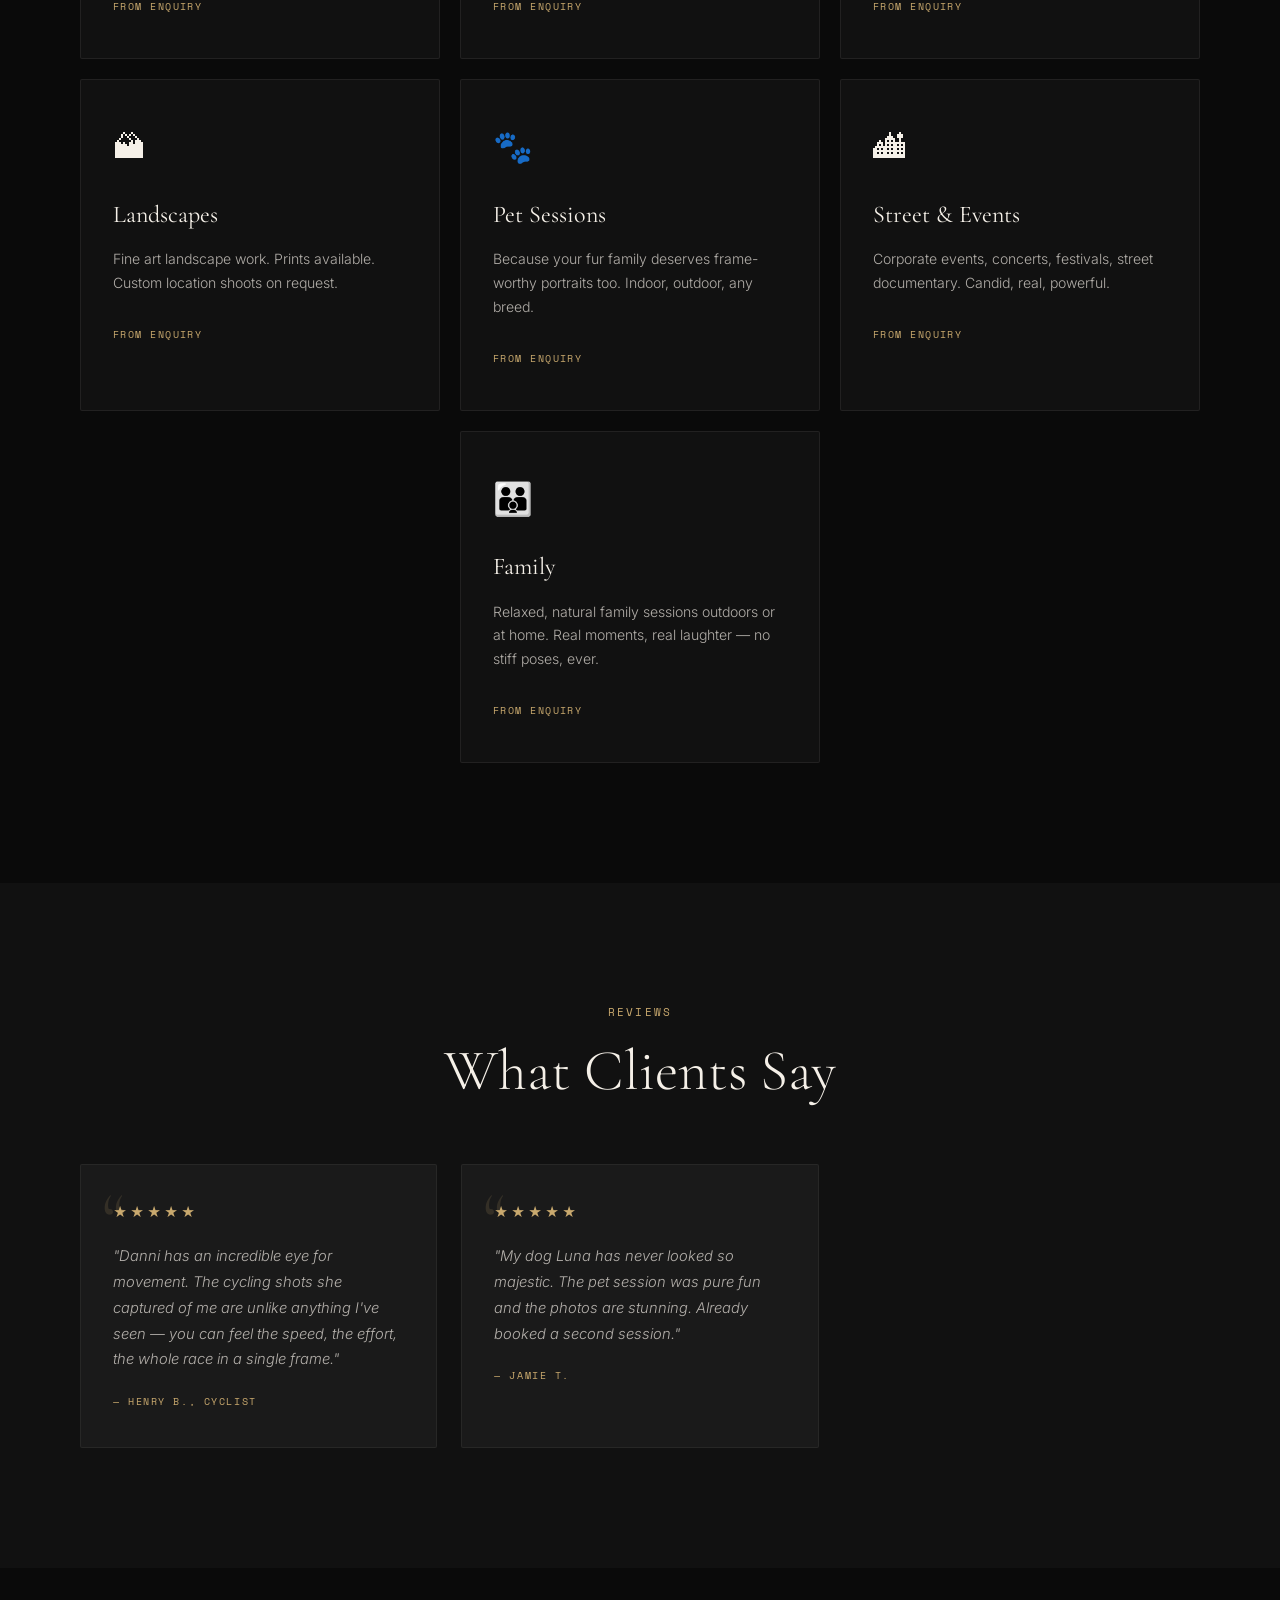
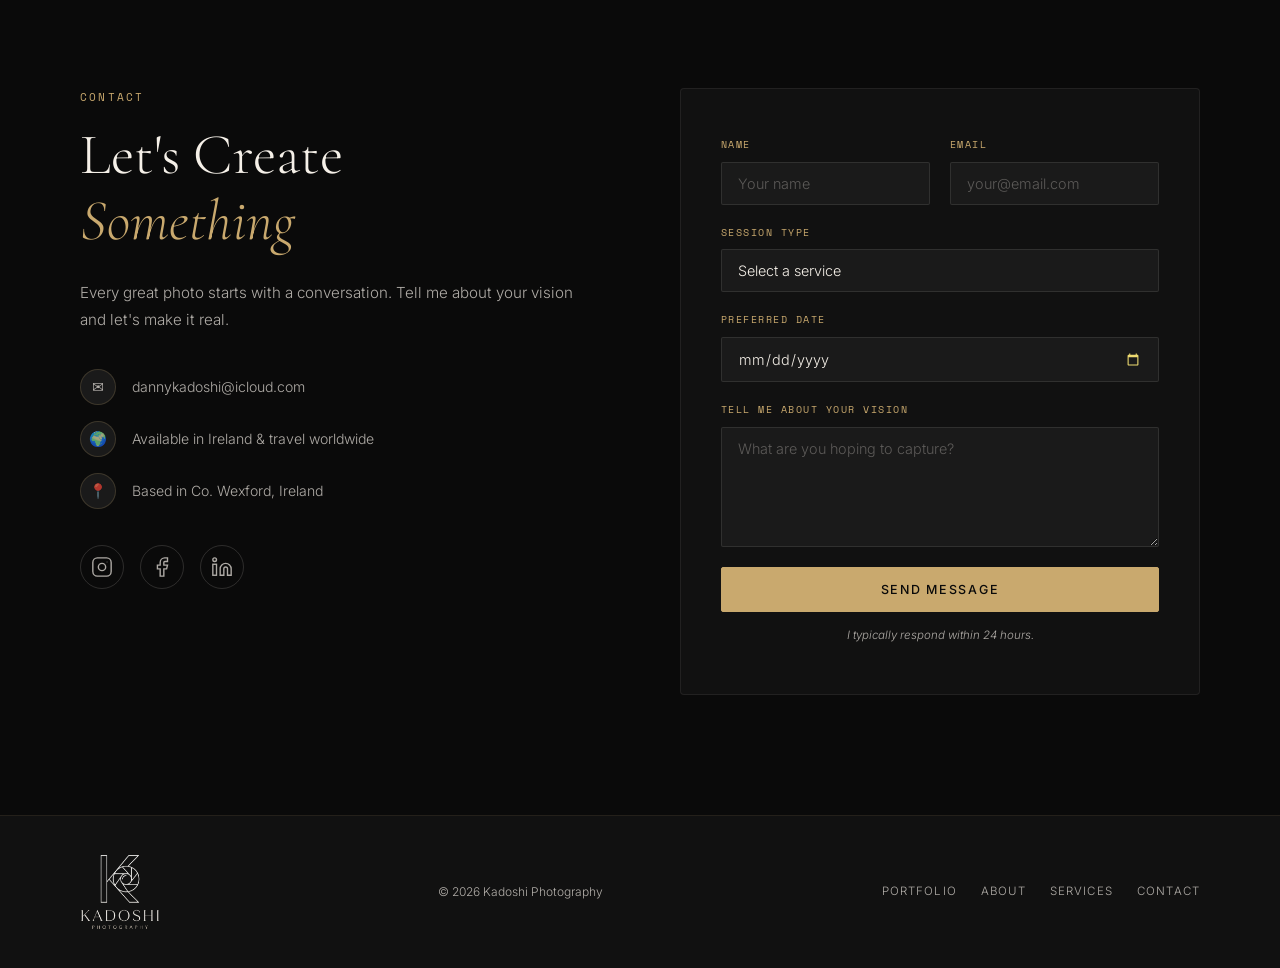
==== commit c0154158: "fix: rename dog to Zeus in Pure Joy story, remove Bruce reference" ====
--- a/index.html
+++ b/index.html
@@ -301,7 +301,7 @@
 
         <!-- Pets 2 -->
         <div class="gallery-item reveal-item wide" data-category="pets" data-index="10"
-          data-story="Bruce and Zeus, reunited for a sunset session at Curracloe. Bruce — my pug — runs like he owns every beach in Wexford. Within seconds he and Zeus were chasing waves like the ocean was personally put there for them. Animals understand something about joy that we've largely forgotten.">
+          data-story="Zeus and his mate, let loose at Curracloe for a golden hour session. Within seconds they were chasing waves like the ocean was personally put there for them. Animals understand something about joy that we've largely forgotten.">
           <img src="images/pet-dogs-sunset.png" alt="Two dogs playing on Irish beach at sunset">
           <div class="gallery-overlay">
             <p class="gallery-cat">Pets</p>
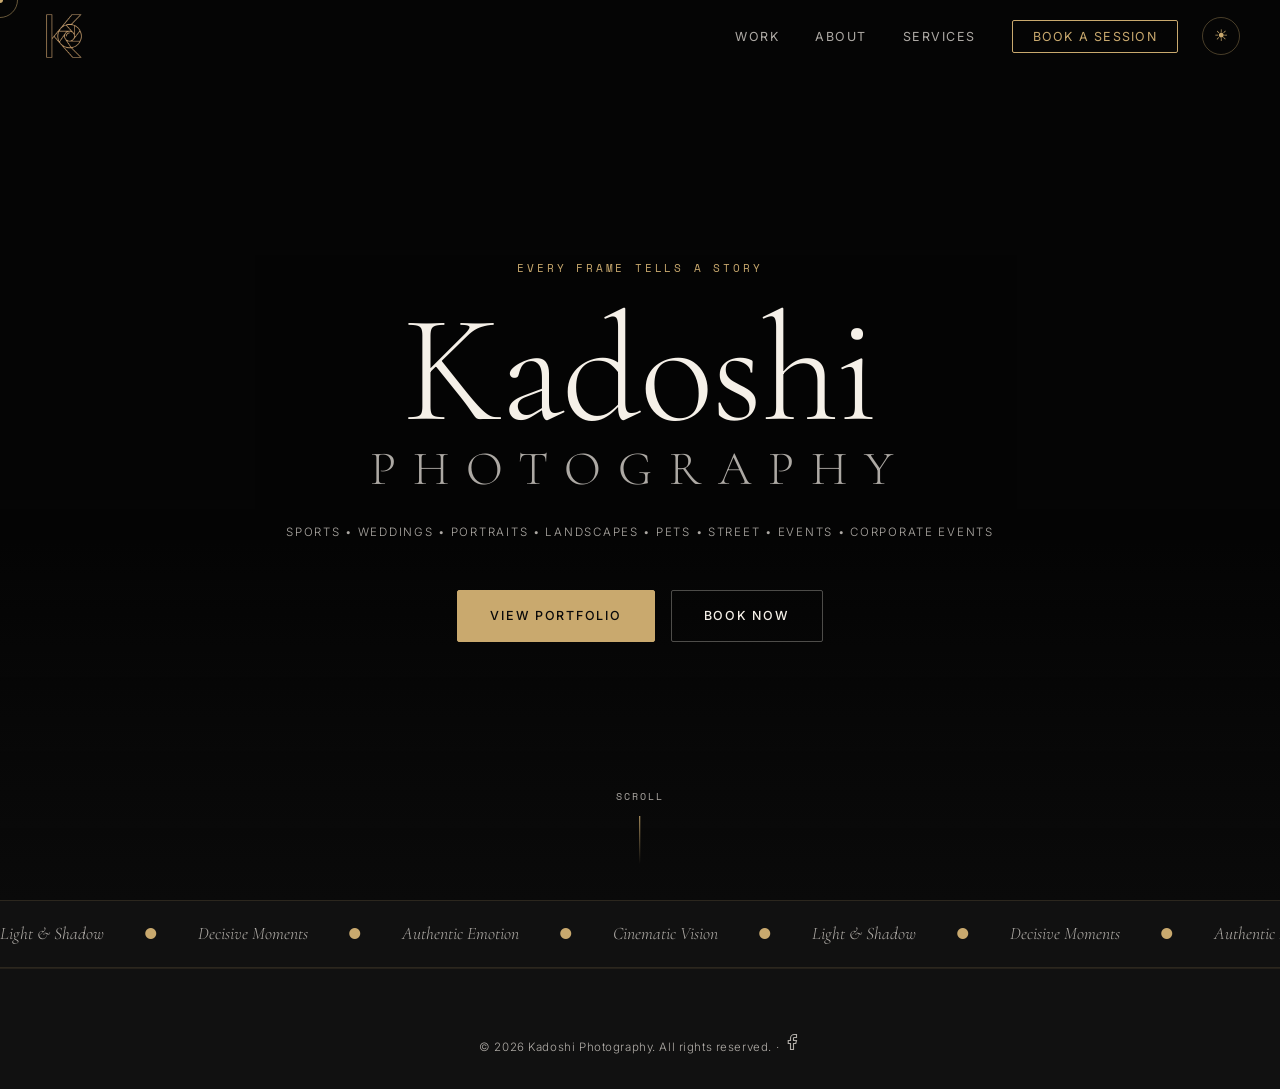
==== commit da4d8324: "Update all site files with latest changes" ====
--- a/index.html
+++ b/index.html
@@ -3,51 +3,53 @@
 <head>
   <meta charset="UTF-8">
   <meta name="viewport" content="width=device-width, initial-scale=1.0">
-
-  <!-- Google Search Console Verification -->
   <meta name="google-site-verification" content="f2-wGDFIjQHGHke5pAeI6ylV_H3AxrwH1q1TNBXT7Gs">
 
-  <!-- Primary SEO -->
-  <title>Kadoshi Photography | Co. Wexford, Ireland</title>
-  <meta name="description" content="Kadoshi Photography — photographer based in Co. Wexford, Ireland. Capturing weddings, sports, portraits, landscapes, pets, street and events with passion and an eye for the real moment.">
-  <meta name="keywords" content="photographer Wexford, wedding photographer Ireland, sports photographer Wexford, portrait photographer Ireland, pet photographer Wexford, event photographer Ireland, landscape photography Ireland, Kadoshi Photography, Danni Kadoshi">
+  <title>Kadoshi Photography | Wedding, Sports & Corporate Photographer — Co. Wexford, Ireland</title>
+  <meta name="description" content="Kadoshi Photography — professional photographer in Co. Wexford, Ireland. Weddings, sports, portraits, landscapes, pets, street, events & corporate photography. Available across Ireland.">
+  <meta name="keywords" content="photographer Wexford, wedding photographer Ireland, wedding photographer Wexford, sports photographer Wexford, portrait photographer Ireland, portrait photographer Wexford, couples portrait photographer Ireland, couples photographer Wexford, family portrait photographer Ireland, family photographer Wexford, pet photographer Wexford, corporate event photographer Ireland, corporate photographer Wexford, event photographer Ireland, landscape photography Ireland, street photographer Dublin, Kadoshi Photography, Danni Kadoshi">
   <meta name="author" content="Danni Kadoshi">
-  <meta name="robots" content="index, follow">
-  <link rel="canonical" href="https://dannykadoshi.github.io/kadoshi-photography/">
-
-  <!-- Geo / Local SEO -->
+  <meta name="robots" content="index, follow, max-snippet:-1, max-image-preview:large, max-video-preview:-1">
+  <link rel="canonical" href="https://dannikadoshi.com/">
+
   <meta name="geo.region" content="IE-WX">
   <meta name="geo.placename" content="County Wexford, Ireland">
   <meta name="geo.position" content="52.3369;-6.4633">
   <meta name="ICBM" content="52.3369, -6.4633">
 
-  <!-- Open Graph (Facebook, LinkedIn, WhatsApp previews) -->
   <meta property="og:type" content="website">
   <meta property="og:site_name" content="Kadoshi Photography">
-  <meta property="og:title" content="Kadoshi Photography | Co. Wexford, Ireland">
-  <meta property="og:description" content="Professional photographer based in Co. Wexford, Ireland. Weddings, sports, portraits, landscapes, pets, street and events. Available across Ireland and worldwide.">
-  <meta property="og:url" content="https://dannykadoshi.github.io/kadoshi-photography/">
-  <meta property="og:image" content="https://dannykadoshi.github.io/kadoshi-photography/images/logo-full-gold.png">
-  <meta property="og:image:alt" content="Kadoshi Photography logo">
+  <meta property="og:title" content="Kadoshi Photography | Wedding, Sports & Corporate Photographer — Wexford, Ireland">
+  <meta property="og:description" content="Professional photographer based in Co. Wexford, Ireland. Weddings, sports, portraits, landscapes, pets, street, events & corporate photography. Available across Ireland.">
+  <meta property="og:url" content="https://dannikadoshi.com/">
+  <meta property="og:image" content="https://dannikadoshi.com/images/wedding-church-kiss.png">
+  <meta property="og:image:alt" content="Wedding photography by Kadoshi Photography, Co. Wexford Ireland">
+  <meta property="og:image:width" content="1200">
+  <meta property="og:image:height" content="800">
   <meta property="og:locale" content="en_IE">
 
-  <!-- Twitter / X Card -->
   <meta name="twitter:card" content="summary_large_image">
-  <meta name="twitter:title" content="Kadoshi Photography | Co. Wexford, Ireland">
-  <meta name="twitter:description" content="Professional photographer based in Co. Wexford, Ireland. Weddings, sports, portraits, landscapes, pets, street and events.">
-  <meta name="twitter:image" content="https://dannykadoshi.github.io/kadoshi-photography/images/logo-full-gold.png">
-
-  <!-- Structured Data — Local Business + Photography -->
+  <meta name="twitter:title" content="Kadoshi Photography | Wedding, Sports & Corporate Photographer — Wexford, Ireland">
+  <meta name="twitter:description" content="Professional photographer based in Co. Wexford, Ireland. Weddings, sports, portraits, landscapes, pets, street, events & corporate photography.">
+  <meta name="twitter:image" content="https://dannikadoshi.com/images/wedding-church-kiss.png">
+
   <script type="application/ld+json">
   {
     "@context": "https://schema.org",
     "@type": "ProfessionalService",
     "name": "Kadoshi Photography",
-    "description": "Professional photographer based in Co. Wexford, Ireland. Specialising in weddings, sports, portraits, landscapes, pets, street photography and events.",
-    "url": "https://dannykadoshi.github.io/kadoshi-photography/",
-    "logo": "https://dannykadoshi.github.io/kadoshi-photography/images/logo-full-gold.png",
-    "image": "https://dannykadoshi.github.io/kadoshi-photography/images/logo-full-gold.png",
-    "email": "dannykadoshi@icloud.com",
+    "description": "Professional photographer based in Co. Wexford, Ireland. Specialising in weddings, sports, portraits, landscapes, pets, street photography, events and corporate photography.",
+    "url": "https://dannikadoshi.com/",
+    "logo": "https://dannikadoshi.com/images/logo-full-gold.png",
+    "image": "https://dannikadoshi.com/images/wedding-church-kiss.png",
+    "email": "hello@dannikadoshi.com",
+    "contactPoint": {
+      "@type": "ContactPoint",
+      "email": "hello@dannikadoshi.com",
+      "contactType": "customer service",
+      "areaServed": "IE",
+      "availableLanguage": "English"
+    },
     "address": {
       "@type": "PostalAddress",
       "addressLocality": "County Wexford",
@@ -70,29 +72,27 @@
         { "@type": "Offer", "itemOffered": { "@type": "Service", "name": "Wedding Photography" } },
         { "@type": "Offer", "itemOffered": { "@type": "Service", "name": "Sports Photography" } },
         { "@type": "Offer", "itemOffered": { "@type": "Service", "name": "Portrait Photography" } },
+        { "@type": "Offer", "itemOffered": { "@type": "Service", "name": "Couples Portrait Photography" } },
+        { "@type": "Offer", "itemOffered": { "@type": "Service", "name": "Family Portrait Photography" } },
         { "@type": "Offer", "itemOffered": { "@type": "Service", "name": "Landscape Photography" } },
         { "@type": "Offer", "itemOffered": { "@type": "Service", "name": "Pet Photography" } },
         { "@type": "Offer", "itemOffered": { "@type": "Service", "name": "Street Photography" } },
-        { "@type": "Offer", "itemOffered": { "@type": "Service", "name": "Event Photography" } }
+        { "@type": "Offer", "itemOffered": { "@type": "Service", "name": "Event Photography" } },
+        { "@type": "Offer", "itemOffered": { "@type": "Service", "name": "Corporate Event Photography" } }
       ]
     },
-    "founder": {
-      "@type": "Person",
-      "name": "Danni Kadoshi"
-    },
-    "sameAs": []
+    "founder": { "@type": "Person", "name": "Danni Kadoshi" },
+    "sameAs": ["https://www.facebook.com/kadoshiphotography/"]
   }
   </script>
 
-  <!-- Fonts & Styles -->
+  <link rel="preload" as="image" href="images/wedding-church-kiss.png">
   <link rel="preconnect" href="https://fonts.googleapis.com">
   <link rel="preconnect" href="https://fonts.gstatic.com" crossorigin>
   <link href="https://fonts.googleapis.com/css2?family=Cormorant+Garamond:ital,wght@0,300;0,400;0,600;1,300;1,400&family=Inter:wght@300;400;500&family=Space+Mono:wght@400;700&display=swap" rel="stylesheet">
   <link rel="stylesheet" href="css/style.css">
   <link rel="icon" type="image/png" href="images/logo-k-gold.png">
   <link rel="apple-touch-icon" href="images/logo-k-gold.png">
-
-  <!-- PWA -->
   <link rel="manifest" href="manifest.json">
   <meta name="theme-color" content="#0a0a0a">
   <meta name="apple-mobile-web-app-capable" content="yes">
@@ -101,22 +101,20 @@
 </head>
 <body>
 
-  <!-- Custom Cursor -->
   <div class="cursor-dot" id="cursorDot"></div>
   <div class="cursor-ring" id="cursorRing"></div>
 
-  <!-- Navigation -->
   <nav class="nav" id="nav">
-    <a href="#hero" class="nav-logo">
+    <a href="index.html" class="nav-logo">
       <img src="images/logo-k-gold.png" alt="Kadoshi Photography" class="nav-logo-img nav-logo-img--gold">
       <img src="images/logo-k-white.png" alt="Kadoshi Photography" class="nav-logo-img nav-logo-img--white">
     </a>
     <div class="nav-right">
       <ul class="nav-links" id="navLinks">
-        <li><a href="#work" class="nav-link">Work</a></li>
-        <li><a href="#about" class="nav-link">About</a></li>
-        <li><a href="#services" class="nav-link">Services</a></li>
-        <li><a href="#contact" class="nav-link nav-link--cta">Book a Session</a></li>
+        <li><a href="portfolio.html" class="nav-link">Work</a></li>
+        <li><a href="about.html" class="nav-link">About</a></li>
+        <li><a href="services.html" class="nav-link">Services</a></li>
+        <li><a href="contact.html" class="nav-link nav-link--cta">Book a Session</a></li>
       </ul>
       <button class="theme-toggle" id="themeToggle" aria-label="Toggle light/dark theme" title="Toggle theme">
         <span class="theme-toggle-icon theme-toggle-icon--dark">☀</span>
@@ -131,6 +129,16 @@
   <!-- Hero -->
   <section class="hero" id="hero">
     <div class="hero-bg">
+      <div class="hero-slides">
+        <div class="hero-slide hero-slide--1 active"></div>
+        <div class="hero-slide hero-slide--2"></div>
+        <div class="hero-slide hero-slide--3"></div>
+        <div class="hero-slide hero-slide--4"></div>
+        <div class="hero-slide hero-slide--5"></div>
+        <div class="hero-slide hero-slide--6"></div>
+        <div class="hero-slide hero-slide--7"></div>
+        <div class="hero-slide hero-slide--8"></div>
+      </div>
       <div class="hero-overlay"></div>
       <div class="hero-gradient"></div>
     </div>
@@ -141,11 +149,11 @@
         <span class="reveal-up hero-title--thin" data-delay="600">Photography</span>
       </h1>
       <p class="hero-sub reveal-up" data-delay="800">
-        Sports &bull; Weddings &bull; Portraits &bull; Landscapes &bull; Pets &bull; Street &bull; Events
+        Sports &bull; Weddings &bull; Portraits &bull; Landscapes &bull; Pets &bull; Street &bull; Events &bull; Corporate Events
       </p>
       <div class="hero-actions reveal-up" data-delay="1000">
-        <a href="#work" class="btn btn--gold">View Portfolio</a>
-        <a href="#contact" class="btn btn--ghost">Book Now</a>
+        <a href="portfolio.html" class="btn btn--gold">View Portfolio</a>
+        <a href="contact.html" class="btn btn--ghost">Book Now</a>
       </div>
     </div>
     <div class="hero-scroll">
@@ -176,381 +184,14 @@
     </div>
   </section>
 
-  <!-- Portfolio -->
-  <section class="work" id="work">
-    <div class="container">
-      <div class="section-header">
-        <p class="section-label reveal-up">Portfolio</p>
-        <h2 class="section-title reveal-up">Selected Work</h2>
-      </div>
-
-      <!-- Filter Tabs -->
-      <div class="filter-tabs reveal-up">
-        <button class="filter-btn active" data-filter="all">All</button>
-        <button class="filter-btn" data-filter="sports">Sports</button>
-        <button class="filter-btn" data-filter="weddings">Weddings</button>
-        <button class="filter-btn" data-filter="portraits">Portraits</button>
-        <button class="filter-btn" data-filter="landscapes">Landscapes</button>
-        <button class="filter-btn" data-filter="pets">Pets</button>
-        <button class="filter-btn" data-filter="street">Street</button>
-        <button class="filter-btn" data-filter="events">Events</button>
-        <button class="filter-btn" data-filter="family">Family</button>
-      </div>
-
-      <!-- Gallery Grid -->
-      <div class="gallery-grid" id="galleryGrid">
-
-        <!-- Sports -->
-        <div class="gallery-item reveal-item" data-category="sports" data-index="0"
-          data-story="There's a split second between effort and flight — where the road disappears and only momentum exists. I chased this cyclist down a narrow Wexford lane for three kilometres waiting for the hedgerows to frame him perfectly. One shot. This was it.">
-          <img src="images/sport-cycling-motion.png" alt="Road cyclist speeding through Irish countryside" style="object-position: center center;">
-          <div class="gallery-overlay">
-            <p class="gallery-cat">Sports</p>
-            <h3 class="gallery-name">In Motion</h3>
-          </div>
-        </div>
-
-        <div class="gallery-item reveal-item tall" data-category="portraits" data-index="1"
-          data-story="She arrived nervous. By the third frame she forgot I was there. Portrait photography isn't about the camera — it's about the silence between words, the trust built in a few quiet minutes. This is what it looks like when someone finally lets you see them.">
-          <img src="images/portrait-blossom-girl.png" alt="Red haired girl portrait against pink blossom tree" style="object-position: center top;">
-          <div class="gallery-overlay">
-            <p class="gallery-cat">Portraits</p>
-            <h3 class="gallery-name">In Bloom</h3>
-          </div>
-        </div>
-
-        <!-- Wedding -->
-        <div class="gallery-item reveal-item" data-category="weddings" data-index="2"
-          data-story="They had waited fourteen months for this day. When Father O'Brien finally said 'you may kiss the bride', the crowd erupted and confetti filled the October air. She laughed into his lips. I pressed the shutter. Some frames find you.">
-          <img src="images/wedding-church-kiss.png" alt="Bride and groom first kiss outside Irish stone church">
-          <div class="gallery-overlay">
-            <p class="gallery-cat">Weddings</p>
-            <h3 class="gallery-name">Forever Begins</h3>
-          </div>
-        </div>
-
-        <!-- Landscape -->
-        <div class="gallery-item reveal-item wide" data-category="landscapes" data-index="3"
-          data-story="Curracloe Beach, Co. Wexford. 8:47pm in late August. I had been here four evenings in a row hoping for this light. The lone figure appeared from nowhere — a stranger walking his dog — and stepped into the frame at exactly the right moment. Some photographs are made. Others are given.">
-          <img src="images/landscape-curracloe-golden.png" alt="Curracloe Beach Wexford at golden hour sunset">
-          <div class="gallery-overlay">
-            <p class="gallery-cat">Landscapes</p>
-            <h3 class="gallery-name">Golden Hour</h3>
-          </div>
-        </div>
-
-        <!-- Sports 2 -->
-        <div class="gallery-item reveal-item" data-category="sports" data-index="4"
-          data-story="6:12am. The valley below was still sleeping under morning mist. He had been climbing for forty minutes. No music, no distraction — just the rhythmic grind of the chain and the burn in his legs. This is what dedication looks like before the world wakes up.">
-          <img src="images/sport-cycling-athlete.png" alt="Cyclist climbing Irish hill at dawn" style="object-position: center center;">
-          <div class="gallery-overlay">
-            <p class="gallery-cat">Sports</p>
-            <h3 class="gallery-name">The Athlete</h3>
-          </div>
-        </div>
-
-        <!-- Pets -->
-        <div class="gallery-item reveal-item" data-category="pets" data-index="5"
-          data-story="This is Bruce — my pug, my shadow, my most demanding client. He hit the sand at full speed and never looked back. There's something about Bruce on a beach — pure, unfiltered happiness with absolutely no agenda. This shot took forty attempts. He didn't care. Worth every single one.">
-          <img src="images/pet-dog-beach.png" alt="Bruce the pug running on Curracloe Beach">
-          <div class="gallery-overlay">
-            <p class="gallery-cat">Pets</p>
-            <h3 class="gallery-name">Best Friends</h3>
-          </div>
-        </div>
-
-        <!-- Street -->
-        <div class="gallery-item reveal-item tall" data-category="street" data-index="6"
-          data-story="Dublin on a Tuesday in November. Everyone else had an umbrella and somewhere to be. I had a camera and no particular plan. Street photography is the art of being invisible in plain sight — of finding the extraordinary frame inside the ordinary evening.">
-          <img src="images/street-dublin-rain.png" alt="Rainy night street scene in Dublin Ireland">
-          <div class="gallery-overlay">
-            <p class="gallery-cat">Street</p>
-            <h3 class="gallery-name">City Pulse</h3>
-          </div>
-        </div>
-
-        <!-- Pets - Bruce -->
-        <div class="gallery-item reveal-item" data-category="pets" data-index="7"
-          data-story="Meet Bruce. My pug, my shadow, my harshest critic. He showed up to this session with zero interest in posing and maximum interest in sniffing everything within a three-metre radius. But the moment that golden light caught his eyes — he looked straight at the lens like he owned it. He did.">
-          <img src="images/pet-bruce-portrait.jpg" alt="Bruce the pug close-up portrait">
-          <div class="gallery-overlay">
-            <p class="gallery-cat">Pets</p>
-            <h3 class="gallery-name">Bruce</h3>
-          </div>
-        </div>
-
-        <!-- Wedding 2 -->
-        <div class="gallery-item reveal-item" data-category="weddings" data-index="8"
-          data-story="The band played their song — the one from their first holiday together. She pulled him close and whispered something in his ear. He smiled the way people only smile when they think nobody is watching. I was watching. That's my job. That's the privilege.">
-          <img src="images/wedding-castle-dance.png" alt="Bride and groom first dance in Irish castle ballroom">
-          <div class="gallery-overlay">
-            <p class="gallery-cat">Weddings</p>
-            <h3 class="gallery-name">First Dance</h3>
-          </div>
-        </div>
-
-        <!-- Landscape 2 -->
-        <div class="gallery-item reveal-item" data-category="landscapes" data-index="9"
-          data-story="Hook Head Lighthouse — the oldest operational lighthouse in the world. I arrived two hours before dusk and waited. As the blue hour settled over the Atlantic, the beam swept across a sea that had guided sailors home for over eight hundred years. Ireland carries its history in its light.">
-          <img src="images/landscape-hook-head.png" alt="Hook Head Lighthouse Wexford at blue hour">
-          <div class="gallery-overlay">
-            <p class="gallery-cat">Landscapes</p>
-            <h3 class="gallery-name">Blue Hour</h3>
-          </div>
-        </div>
-
-        <!-- Pets 2 -->
-        <div class="gallery-item reveal-item wide" data-category="pets" data-index="10"
-          data-story="Zeus and his mate, let loose at Curracloe for a golden hour session. Within seconds they were chasing waves like the ocean was personally put there for them. Animals understand something about joy that we've largely forgotten.">
-          <img src="images/pet-dogs-sunset.png" alt="Two dogs playing on Irish beach at sunset">
-          <div class="gallery-overlay">
-            <p class="gallery-cat">Pets</p>
-            <h3 class="gallery-name">Pure Joy</h3>
-          </div>
-        </div>
-
-        <!-- Portrait 2 -->
-        <div class="gallery-item reveal-item" data-category="portraits" data-index="11"
-          data-story="No studio. No artificial light. Just an autumn woodland in Wexford, a willing subject, and whatever the sky decided to give us that afternoon. The best portraits are never forced — they're discovered in the quiet space between directions.">
-          <img src="images/portrait-woodland-light.png" alt="Natural light portrait in Irish woodland" style="object-position: center top;">
-          <div class="gallery-overlay">
-            <p class="gallery-cat">Portraits</p>
-            <h3 class="gallery-name">Natural Light</h3>
-          </div>
-        </div>
-
-        <!-- Family -->
-        <div class="gallery-item reveal-item wide" data-category="family" data-index="12"
-          data-story="They'd been trying to get a family photo for two years. Every attempt — someone blinked, someone cried, the dog escaped. This time I told them to forget about the camera and just talk to each other. Twenty seconds later, this happened. That's the magic of not trying too hard.">
-          <img src="images/portrait-family-outdoor.png" alt="Irish family portrait in Wexford countryside">
-          <div class="gallery-overlay">
-            <p class="gallery-cat">Family</p>
-            <h3 class="gallery-name">Together</h3>
-          </div>
-        </div>
-
-      </div>
-    </div>
-  </section>
-
-  <!-- About -->
-  <section class="about" id="about">
-    <div class="container about-grid">
-      <div class="about-visual reveal-left">
-        <div class="about-photo-wrap">
-          <img src="images/about-danni.png" alt="Danni Kadoshi — Kadoshi Photography" class="about-photo-img">
-          <div class="about-accent-line"></div>
-        </div>
-        <div class="about-stats">
-          <div class="stat">
-            <span class="stat-num" data-target="8">0</span>
-            <span class="stat-label">Specialties</span>
-          </div>
-          <div class="stat">
-            <span class="stat-num" data-target="100">0</span>
-            <span class="stat-label">% Passion</span>
-          </div>
-        </div>
-      </div>
-      <div class="about-content reveal-right">
-        <p class="section-label">About</p>
-        <h2 class="section-title">The Eye Behind<br><em>the Lens</em></h2>
-        <p class="about-text">
-          I'm Danni Kadoshi — a photographer obsessed with the space between a blink and a memory.
-          Whether I'm courtside at a championship match, deep in a mountain range at sunrise,
-          documenting the tears and laughter of a wedding day, or chasing a golden dog through a field,
-          my mission is always the same: <strong>capture what feels true.</strong>
-        </p>
-        <p class="about-text">
-          Based in Co. Wexford, Ireland, my work spans sports, weddings, portraits, family,
-          landscapes, street photography, pets, and events — because life doesn't fit in one box,
-          and neither does my lens. Available across Ireland and for travel worldwide. Every session
-          is approached with full commitment, technical precision, and a genuine love for storytelling.
-        </p>
-        <a href="#contact" class="btn btn--gold">Work With Me</a>
-      </div>
-    </div>
-  </section>
-
-  <!-- Services -->
-  <section class="services" id="services">
-    <div class="container">
-      <div class="section-header">
-        <p class="section-label reveal-up">Services</p>
-        <h2 class="section-title reveal-up">What I Offer</h2>
-      </div>
-      <div class="services-grid">
-
-        <div class="service-card reveal-item">
-          <div class="service-icon">&#128149;</div>
-          <h3>Weddings</h3>
-          <p>Full-day coverage from getting ready to the last dance. Documentary style with editorial polish.</p>
-          <span class="service-tag">From enquiry</span>
-        </div>
-
-        <div class="service-card reveal-item">
-          <div class="service-icon">&#9889;</div>
-          <h3>Sports</h3>
-          <p>High-speed action, decisive moments, raw athleticism. Indoor and outdoor, amateur to professional.</p>
-          <span class="service-tag">From enquiry</span>
-        </div>
-
-        <div class="service-card reveal-item">
-          <div class="service-icon">&#127775;</div>
-          <h3>Portraits</h3>
-          <p>Personal branding, headshots, family portraits. Natural light or studio — always authentic.</p>
-          <span class="service-tag">From enquiry</span>
-        </div>
-
-        <div class="service-card reveal-item">
-          <div class="service-icon">&#127956;</div>
-          <h3>Landscapes</h3>
-          <p>Fine art landscape work. Prints available. Custom location shoots on request.</p>
-          <span class="service-tag">From enquiry</span>
-        </div>
-
-        <div class="service-card reveal-item">
-          <div class="service-icon">&#128062;</div>
-          <h3>Pet Sessions</h3>
-          <p>Because your fur family deserves frame-worthy portraits too. Indoor, outdoor, any breed.</p>
-          <span class="service-tag">From enquiry</span>
-        </div>
-
-        <div class="service-card reveal-item">
-          <div class="service-icon">&#127961;</div>
-          <h3>Street &amp; Events</h3>
-          <p>Corporate events, concerts, festivals, street documentary. Candid, real, powerful.</p>
-          <span class="service-tag">From enquiry</span>
-        </div>
-
-        <div class="service-card reveal-item">
-          <div class="service-icon">&#128106;</div>
-          <h3>Family</h3>
-          <p>Relaxed, natural family sessions outdoors or at home. Real moments, real laughter — no stiff poses, ever.</p>
-          <span class="service-tag">From enquiry</span>
-        </div>
-
-      </div>
-    </div>
-  </section>
-
-  <!-- Testimonials -->
-  <section class="testimonials">
-    <div class="container">
-      <p class="section-label reveal-up">Reviews</p>
-      <h2 class="section-title reveal-up">What Clients Say</h2>
-      <div class="testimonial-grid">
-
-        <div class="testimonial-card reveal-item">
-          <div class="stars">&#9733;&#9733;&#9733;&#9733;&#9733;</div>
-          <p class="testimonial-text">"Danni has an incredible eye for movement. The cycling shots she captured of me are unlike anything I've seen — you can feel the speed, the effort, the whole race in a single frame."</p>
-          <p class="testimonial-author">— Henry B., cyclist</p>
-        </div>
-
-        <div class="testimonial-card reveal-item">
-          <div class="stars">&#9733;&#9733;&#9733;&#9733;&#9733;</div>
-          <p class="testimonial-text">"My dog Luna has never looked so majestic. The pet session was pure fun and the photos are stunning. Already booked a second session."</p>
-          <p class="testimonial-author">— Jamie T.</p>
-        </div>
-
-      </div>
-    </div>
-  </section>
-
-  <!-- Contact -->
-  <section class="contact" id="contact">
-    <div class="container contact-grid">
-      <div class="contact-info reveal-left">
-        <p class="section-label">Contact</p>
-        <h2 class="section-title">Let's Create<br><em>Something</em></h2>
-        <p class="contact-text">Every great photo starts with a conversation. Tell me about your vision and let's make it real.</p>
-        <div class="contact-details">
-          <div class="contact-detail">
-            <span class="contact-icon">&#9993;</span>
-            <span>dannykadoshi@icloud.com</span>
-          </div>
-          <div class="contact-detail">
-            <span class="contact-icon">&#127757;</span>
-            <span>Available in Ireland &amp; travel worldwide</span>
-          </div>
-          <div class="contact-detail">
-            <span class="contact-icon">&#128205;</span>
-            <span>Based in Co. Wexford, Ireland</span>
-          </div>
-        </div>
-        <div class="social-links">
-          <a href="#" class="social-link" aria-label="Instagram">
-            <svg viewBox="0 0 24 24" fill="none" stroke="currentColor" stroke-width="1.5" width="22" height="22"><rect x="2" y="2" width="20" height="20" rx="5"/><circle cx="12" cy="12" r="4"/><circle cx="17.5" cy="6.5" r="0.5" fill="currentColor" stroke="none"/></svg>
-          </a>
-          <a href="#" class="social-link" aria-label="Facebook">
-            <svg viewBox="0 0 24 24" fill="none" stroke="currentColor" stroke-width="1.5" width="22" height="22"><path d="M18 2h-3a5 5 0 0 0-5 5v3H7v4h3v8h4v-8h3l1-4h-4V7a1 1 0 0 1 1-1h3z"/></svg>
-          </a>
-          <a href="#" class="social-link" aria-label="LinkedIn">
-            <svg viewBox="0 0 24 24" fill="none" stroke="currentColor" stroke-width="1.5" width="22" height="22"><path d="M16 8a6 6 0 0 1 6 6v7h-4v-7a2 2 0 0 0-2-2 2 2 0 0 0-2 2v7h-4v-7a6 6 0 0 1 6-6z"/><rect x="2" y="9" width="4" height="12"/><circle cx="4" cy="4" r="2"/></svg>
-          </a>
-        </div>
-      </div>
-
-      <!-- Formspree: replace YOUR_FORM_ID with the ID from formspree.io/new -->
-      <form class="contact-form reveal-right" id="contactForm" action="https://formspree.io/f/xbdqyorw" method="POST">
-        <div class="form-row">
-          <div class="form-group">
-            <label for="name">Name</label>
-            <input type="text" id="name" name="name" placeholder="Your name" required>
-          </div>
-          <div class="form-group">
-            <label for="email">Email</label>
-            <input type="email" id="email" name="email" placeholder="your@email.com" required>
-          </div>
-        </div>
-        <div class="form-group">
-          <label for="session">Session Type</label>
-          <select id="session" name="session">
-            <option value="">Select a service</option>
-            <option value="wedding">Wedding</option>
-            <option value="sports">Sports</option>
-            <option value="portrait">Portrait</option>
-            <option value="landscape">Landscape</option>
-            <option value="pets">Pet Session</option>
-            <option value="street">Street / Events</option>
-            <option value="other">Other / Not Sure</option>
-          </select>
-        </div>
-        <div class="form-group">
-          <label for="date">Preferred Date</label>
-          <input type="date" id="date" name="date">
-        </div>
-        <div class="form-group">
-          <label for="message">Tell me about your vision</label>
-          <textarea id="message" name="message" rows="5" placeholder="What are you hoping to capture?" required></textarea>
-        </div>
-        <button type="submit" class="btn btn--gold btn--full">Send Message</button>
-        <p class="form-note">I typically respond within 24 hours.</p>
-      </form>
-    </div>
-  </section>
-
-  <!-- Footer -->
   <footer class="footer">
-    <div class="container footer-inner">
-      <a href="#hero" class="footer-logo">
-        <img src="images/logo-full-white.png" alt="Kadoshi Photography" class="footer-logo-img footer-logo-img--white">
-        <img src="images/logo-full-gold.png" alt="Kadoshi Photography" class="footer-logo-img footer-logo-img--gold">
-      </a>
-      <p class="footer-copy">© 2026 Kadoshi Photography</p>
-      <nav class="footer-nav">
-        <a href="#work">Portfolio</a>
-        <a href="#about">About</a>
-        <a href="#services">Services</a>
-        <a href="#contact">Contact</a>
-      </nav>
+    <div class="footer-bottom">
+      <p class="footer-copy">© 2026 Kadoshi Photography. All rights reserved. · <a href="https://www.facebook.com/kadoshiphotography/" aria-label="Facebook" target="_blank" rel="noopener noreferrer" class="footer-social-link"><svg viewBox="0 0 24 24" fill="none" stroke="currentColor" stroke-width="1.5" width="18" height="18"><path d="M18 2h-3a5 5 0 0 0-5 5v3H7v4h3v8h4v-8h3l1-4h-4V7a1 1 0 0 1 1-1h3z"/></svg></a></p>
     </div>
   </footer>
 
-  <!-- Scroll to Top -->
   <button class="scroll-top" id="scrollTop" aria-label="Scroll to top">&#8593;</button>
 
-  <!-- Lightbox -->
   <div class="lightbox" id="lightbox">
     <button class="lightbox-close" id="lightboxClose" aria-label="Close">&times;</button>
     <button class="lightbox-nav lightbox-prev" id="lightboxPrev" aria-label="Previous">&#8592;</button>
--- a/css/style.css
+++ b/css/style.css
@@ -263,17 +263,47 @@
 .hero-bg {
   position: absolute;
   inset: 0;
-  background:
-    radial-gradient(ellipse at 30% 50%, rgba(201, 169, 110, 0.08) 0%, transparent 60%),
-    radial-gradient(ellipse at 80% 20%, rgba(201, 169, 110, 0.04) 0%, transparent 50%),
-    linear-gradient(160deg, #1a1208 0%, #0a0a0a 40%, #080c14 100%);
-}
+  background: #0a0a0a;
+}
+
+.hero-slides {
+  position: absolute;
+  inset: 0;
+}
+
+.hero-slide {
+  position: absolute;
+  inset: 0;
+  background-size: cover;
+  background-position: center;
+  opacity: 0;
+  transition: opacity 1.8s ease-in-out;
+  will-change: opacity, transform;
+}
+
+.hero-slide.active {
+  opacity: 1;
+  animation: kenBurns 9s ease-out forwards;
+}
+
+@keyframes kenBurns {
+  from { transform: scale(1.08); }
+  to   { transform: scale(1); }
+}
+
+.hero-slide--1 { background-image: url('../images/wedding-church-kiss.png'); }
+.hero-slide--2 { background-image: url('../images/landscape-curracloe-golden.png'); }
+.hero-slide--3 { background-image: url('../images/sport-cycling-motion.png'); }
+.hero-slide--4 { background-image: url('../images/portrait-woodland-light.png'); }
+.hero-slide--5 { background-image: url('../images/landscape-hook-head.png'); }
+.hero-slide--6 { background-image: url('../images/street-dublin-rain.png'); }
+.hero-slide--7 { background-image: url('../images/portrait-blossom-girl.png'); }
+.hero-slide--8 { background-image: url('../images/pet-dogs-sunset.png'); }
 
 .hero-overlay {
   position: absolute;
   inset: 0;
-  background: url("data:image/svg+xml,%3Csvg width='60' height='60' viewBox='0 0 60 60' xmlns='http://www.w3.org/2000/svg'%3E%3Cg fill='none' fill-rule='evenodd'%3E%3Cg fill='%23c9a96e' fill-opacity='0.02'%3E%3Cpath d='M36 34v-4h-2v4h-4v2h4v4h2v-4h4v-2h-4zm0-30V0h-2v4h-4v2h4v4h2V6h4V4h-4zM6 34v-4H4v4H0v2h4v4h2v-4h4v-2H6zM6 4V0H4v4H0v2h4v4h2V6h4V4H6z'/%3E%3C/g%3E%3C/g%3E%3C/svg%3E");
-  opacity: 0.5;
+  background: rgba(0, 0, 0, 0.52);
 }
 
 .hero-gradient {
@@ -851,15 +881,24 @@
 .footer {
   background: var(--dark);
   border-top: 1px solid rgba(201, 169, 110, 0.1);
-  padding: 36px 0;
-}
-
-.footer-inner {
+  padding: 64px 0 32px;
+}
+
+.footer-top {
   display: flex;
   align-items: center;
   justify-content: space-between;
   flex-wrap: wrap;
-  gap: 20px;
+  gap: 32px;
+  padding-bottom: 48px;
+  border-bottom: 1px solid rgba(201, 169, 110, 0.08);
+  margin-bottom: 28px;
+}
+
+.footer-bottom {
+  display: flex;
+  align-items: center;
+  justify-content: center;
 }
 
 .footer-logo {
@@ -867,9 +906,8 @@
   align-items: center;
 }
 
-/* Footer full logo */
 .footer-logo-img {
-  height: 80px;
+  height: 72px;
   width: auto;
   display: block;
 }
@@ -879,25 +917,34 @@
 body.light .footer-logo-img--white { display: none; }
 body.light .footer-logo-img--gold  { display: block; }
 
-.footer-copy {
-  font-size: 0.75rem;
-  color: var(--white-dim);
-}
-
 .footer-nav {
   display: flex;
-  gap: 24px;
+  gap: 28px;
+  flex-wrap: wrap;
+  justify-content: center;
 }
 
 .footer-nav a {
   font-size: 0.72rem;
-  letter-spacing: 0.1em;
+  letter-spacing: 0.12em;
   text-transform: uppercase;
   color: var(--white-dim);
   transition: color 0.2s;
 }
-
 .footer-nav a:hover { color: var(--gold); }
+
+.footer-social {
+  display: flex;
+  gap: 16px;
+  align-items: center;
+}
+
+.footer-copy {
+  font-size: 0.72rem;
+  letter-spacing: 0.05em;
+  color: var(--white-dim);
+  text-align: center;
+}
 
 /* --- Lightbox --- */
 .lightbox {
@@ -1240,18 +1287,13 @@
 }
 
 /* Hero — light feels editorial/clean */
-body.light .hero-bg {
-  background:
-    radial-gradient(ellipse at 30% 50%, rgba(201, 169, 110, 0.12) 0%, transparent 60%),
-    radial-gradient(ellipse at 80% 20%, rgba(201, 169, 110, 0.06) 0%, transparent 50%),
-    linear-gradient(160deg, #f5ede0 0%, #faf8f4 40%, #f0f2f8 100%);
-}
-body.light .hero-overlay { opacity: 0.15; }
+body.light .hero-bg { background: #f0ede8; }
+body.light .hero-overlay { background: rgba(255, 255, 255, 0.38); }
 body.light .hero-gradient { background: linear-gradient(to top, #faf8f4, transparent); }
-body.light .hero-title    { color: #1c1a17; }
-body.light .hero-tagline  { color: var(--gold-dark); }
-body.light .hero-sub      { color: rgba(28, 26, 23, 0.55); }
-body.light .hero-scroll   { color: rgba(28, 26, 23, 0.45); }
+body.light .hero-title    { color: #fff; text-shadow: 0 2px 16px rgba(0,0,0,0.45); }
+body.light .hero-tagline  { color: var(--gold); }
+body.light .hero-sub      { color: rgba(255, 255, 255, 0.82); }
+body.light .hero-scroll   { color: rgba(255, 255, 255, 0.55); }
 
 /* Btn ghost in light mode */
 body.light .btn--ghost {
@@ -1361,9 +1403,389 @@
 }
 body.light .footer-copy  { color: rgba(28, 26, 23, 0.5); }
 body.light .footer-nav a { color: rgba(28, 26, 23, 0.5); }
+body.light .social-link  { color: rgba(28, 26, 23, 0.5); }
 
 /* Section labels & titles in light */
 body.light .section-label { color: var(--gold-dark); }
 
 /* Cursor ring in light */
 body.light .cursor-ring { border-color: rgba(160, 121, 63, 0.4); }
+
+/* ============================================================
+   MULTI-PAGE ADDITIONS
+   ============================================================ */
+
+/* --- Active nav link (current page) --- */
+.nav-link[aria-current="page"] {
+  color: var(--gold);
+}
+.nav-link[aria-current="page"]::after {
+  width: 100%;
+}
+
+/* Social link (shared) */
+.social-link {
+  color: var(--white-dim);
+  transition: color 0.2s, transform 0.2s;
+  display: flex;
+  align-items: center;
+}
+.social-link:hover {
+  color: var(--gold);
+  transform: translateY(-2px);
+}
+
+/* --- Page Hero (inner pages) --- */
+.page-hero {
+  padding: calc(var(--nav-h) + 100px) 0 90px;
+  text-align: center;
+  position: relative;
+  overflow: hidden;
+  background: var(--black);
+}
+.page-hero::before {
+  content: '';
+  position: absolute;
+  inset: 0;
+  background:
+    radial-gradient(ellipse at 40% 60%, rgba(201, 169, 110, 0.07) 0%, transparent 60%),
+    radial-gradient(ellipse at 70% 30%, rgba(201, 169, 110, 0.04) 0%, transparent 50%);
+  pointer-events: none;
+}
+.page-hero .section-label { margin-bottom: 20px; }
+.page-hero-title {
+  font-family: var(--font-serif);
+  font-size: clamp(3rem, 8vw, 7rem);
+  font-weight: 300;
+  line-height: 1;
+  letter-spacing: -0.01em;
+  margin-bottom: 20px;
+}
+.page-hero-title em {
+  font-style: italic;
+  color: var(--gold);
+}
+.page-hero-sub {
+  font-family: var(--font-mono);
+  font-size: 0.68rem;
+  letter-spacing: 0.2em;
+  text-transform: uppercase;
+  color: var(--white-dim);
+  max-width: 480px;
+  margin: 0 auto;
+}
+.page-hero-line {
+  width: 1px;
+  height: 56px;
+  background: linear-gradient(to bottom, var(--gold), transparent);
+  margin: 32px auto 0;
+}
+
+/* --- Section CTA (centre-aligned link below a section) --- */
+.section-cta {
+  text-align: center;
+  margin-top: 56px;
+}
+
+/* --- Featured grid (home page 2×2) --- */
+.gallery-grid--featured {
+  grid-template-columns: repeat(2, 1fr);
+  grid-auto-rows: 420px;
+}
+
+/* --- Pricing Page --- */
+.pricing-intro {
+  text-align: center;
+  max-width: 600px;
+  margin: 0 auto 72px;
+  color: var(--white-dim);
+  font-size: 0.95rem;
+  line-height: 1.8;
+}
+
+.pricing-category {
+  margin-bottom: 80px;
+}
+.pricing-category-header {
+  display: flex;
+  align-items: center;
+  gap: 16px;
+  margin-bottom: 36px;
+}
+.pricing-category-icon {
+  font-size: 1.6rem;
+}
+.pricing-category-title {
+  font-family: var(--font-serif);
+  font-size: clamp(1.6rem, 3vw, 2.2rem);
+  font-weight: 300;
+}
+.pricing-category-sub {
+  font-size: 0.75rem;
+  letter-spacing: 0.12em;
+  text-transform: uppercase;
+  color: var(--white-dim);
+  margin-top: 4px;
+}
+.pricing-divider {
+  flex: 1;
+  height: 1px;
+  background: linear-gradient(to right, rgba(201, 169, 110, 0.3), transparent);
+}
+
+/* Package cards grid */
+.pricing-grid {
+  display: grid;
+  grid-template-columns: repeat(3, 1fr);
+  gap: 20px;
+}
+
+.pricing-card {
+  background: var(--dark-2);
+  border: 1px solid rgba(201, 169, 110, 0.12);
+  border-radius: 4px;
+  padding: 40px 32px;
+  display: flex;
+  flex-direction: column;
+  gap: 8px;
+  position: relative;
+  transition: border-color 0.3s, transform 0.3s;
+}
+.pricing-card:hover {
+  border-color: rgba(201, 169, 110, 0.35);
+  transform: translateY(-4px);
+}
+.pricing-card--featured {
+  border-color: rgba(201, 169, 110, 0.4);
+  background: linear-gradient(160deg, var(--dark-2), #1c1810);
+}
+
+.pricing-badge {
+  position: absolute;
+  top: -1px;
+  left: 50%;
+  transform: translateX(-50%);
+  background: var(--gold);
+  color: var(--black);
+  font-family: var(--font-mono);
+  font-size: 0.6rem;
+  font-weight: 700;
+  letter-spacing: 0.15em;
+  text-transform: uppercase;
+  padding: 4px 14px;
+  border-radius: 0 0 4px 4px;
+  white-space: nowrap;
+}
+
+.pricing-card-name {
+  font-family: var(--font-mono);
+  font-size: 0.62rem;
+  letter-spacing: 0.2em;
+  text-transform: uppercase;
+  color: var(--gold);
+  margin-bottom: 8px;
+}
+.pricing-card-price {
+  font-family: var(--font-serif);
+  font-size: clamp(2.4rem, 4vw, 3.2rem);
+  font-weight: 300;
+  line-height: 1;
+  margin-bottom: 4px;
+}
+.pricing-card-price sup {
+  font-size: 0.5em;
+  vertical-align: super;
+  color: var(--gold);
+}
+.pricing-card-duration {
+  font-size: 0.78rem;
+  color: var(--white-dim);
+  margin-bottom: 20px;
+}
+.pricing-card-list {
+  list-style: none;
+  display: flex;
+  flex-direction: column;
+  gap: 10px;
+  flex: 1;
+  margin-bottom: 28px;
+}
+.pricing-card-list li {
+  font-size: 0.85rem;
+  color: var(--white-dim);
+  display: flex;
+  gap: 10px;
+  align-items: flex-start;
+  line-height: 1.5;
+}
+.pricing-card-list li::before {
+  content: '—';
+  color: var(--gold);
+  flex-shrink: 0;
+  margin-top: 1px;
+}
+
+/* Day-rate cards (sports, corporate, landscape) */
+.pricing-rate-grid {
+  display: grid;
+  grid-template-columns: repeat(3, 1fr);
+  gap: 20px;
+}
+.pricing-rate-card {
+  background: var(--dark-2);
+  border: 1px solid rgba(201, 169, 110, 0.12);
+  border-radius: 4px;
+  padding: 36px 28px;
+  transition: border-color 0.3s;
+}
+.pricing-rate-card:hover { border-color: rgba(201, 169, 110, 0.3); }
+.pricing-rate-label {
+  font-family: var(--font-mono);
+  font-size: 0.6rem;
+  letter-spacing: 0.18em;
+  text-transform: uppercase;
+  color: var(--gold);
+  margin-bottom: 10px;
+}
+.pricing-rate-from {
+  font-size: 0.72rem;
+  color: var(--white-dim);
+  text-transform: uppercase;
+  letter-spacing: 0.1em;
+  margin-bottom: 4px;
+}
+.pricing-rate-price {
+  font-family: var(--font-serif);
+  font-size: clamp(1.8rem, 3vw, 2.4rem);
+  font-weight: 300;
+  margin-bottom: 16px;
+}
+.pricing-rate-includes {
+  font-size: 0.82rem;
+  color: var(--white-dim);
+  line-height: 1.7;
+}
+
+/* Landscape special card */
+.pricing-landscape-card {
+  background: var(--dark-2);
+  border: 1px solid rgba(201, 169, 110, 0.15);
+  border-radius: 4px;
+  padding: 48px 40px;
+  display: grid;
+  grid-template-columns: 1fr 1fr;
+  gap: 48px;
+  align-items: center;
+}
+.pricing-landscape-text h4 {
+  font-family: var(--font-serif);
+  font-size: 1.6rem;
+  font-weight: 300;
+  margin-bottom: 12px;
+}
+.pricing-landscape-text p {
+  font-size: 0.9rem;
+  color: var(--white-dim);
+  line-height: 1.8;
+  margin-bottom: 24px;
+}
+.pricing-landscape-items {
+  display: flex;
+  flex-direction: column;
+  gap: 12px;
+}
+.pricing-landscape-item {
+  display: flex;
+  justify-content: space-between;
+  align-items: center;
+  padding: 12px 0;
+  border-bottom: 1px solid rgba(201, 169, 110, 0.08);
+  font-size: 0.88rem;
+}
+.pricing-landscape-item span:last-child {
+  color: var(--gold);
+  font-family: var(--font-mono);
+  font-size: 0.82rem;
+}
+
+/* Pricing notes */
+.pricing-notes {
+  background: var(--dark-2);
+  border: 1px solid rgba(201, 169, 110, 0.1);
+  border-radius: 4px;
+  padding: 48px;
+  margin-top: 24px;
+}
+.pricing-notes-title {
+  font-family: var(--font-mono);
+  font-size: 0.62rem;
+  letter-spacing: 0.2em;
+  text-transform: uppercase;
+  color: var(--gold);
+  margin-bottom: 28px;
+}
+.pricing-notes-grid {
+  display: grid;
+  grid-template-columns: repeat(2, 1fr);
+  gap: 24px 48px;
+}
+.pricing-note-item {
+  font-size: 0.85rem;
+  color: var(--white-dim);
+  line-height: 1.7;
+}
+.pricing-note-item strong {
+  color: var(--white);
+  display: block;
+  margin-bottom: 4px;
+  font-weight: 500;
+}
+
+/* --- Light mode additions --- */
+body.light .page-hero { background: #faf8f4; }
+body.light .page-hero::before {
+  background:
+    radial-gradient(ellipse at 40% 60%, rgba(201, 169, 110, 0.1) 0%, transparent 60%),
+    radial-gradient(ellipse at 70% 30%, rgba(201, 169, 110, 0.06) 0%, transparent 50%);
+}
+body.light .page-hero-title  { color: #1c1a17; }
+body.light .page-hero-sub    { color: rgba(28, 26, 23, 0.5); }
+body.light .pricing-card,
+body.light .pricing-rate-card,
+body.light .pricing-landscape-card,
+body.light .pricing-notes    { background: #f5f0e8; border-color: rgba(160, 121, 63, 0.2); }
+body.light .pricing-card--featured { background: linear-gradient(160deg, #f5f0e8, #ede4d0); }
+body.light .pricing-card-list li { color: rgba(28, 26, 23, 0.7); }
+body.light .pricing-card-duration,
+body.light .pricing-rate-includes,
+body.light .pricing-rate-from,
+body.light .pricing-note-item { color: rgba(28, 26, 23, 0.65); }
+body.light .pricing-note-item strong { color: #1c1a17; }
+body.light .pricing-landscape-text p { color: rgba(28, 26, 23, 0.65); }
+body.light .pricing-intro { color: rgba(28, 26, 23, 0.7); }
+
+/* --- Responsive: pricing --- */
+@media (max-width: 900px) {
+  .pricing-grid,
+  .pricing-rate-grid    { grid-template-columns: 1fr 1fr; }
+  .pricing-landscape-card { grid-template-columns: 1fr; gap: 32px; }
+  .pricing-notes-grid   { grid-template-columns: 1fr; }
+}
+@media (max-width: 600px) {
+  .pricing-grid,
+  .pricing-rate-grid    { grid-template-columns: 1fr; }
+  .pricing-notes        { padding: 32px 24px; }
+  .gallery-grid--featured { grid-template-columns: 1fr; grid-auto-rows: 280px; }
+  .page-hero { padding: calc(var(--nav-h) + 60px) 0 60px; }
+}
+
+/* --- Home CTA strip --- */
+.home-cta {
+  background: var(--dark-2);
+  text-align: center;
+  padding: 100px 0;
+}
+body.light .home-cta { background: #f0ebe1; }
+
+.pricing-content { padding-top: 80px; }
+.pricing-vat-note { font-size: 0.6em; color: var(--white-dim); }
